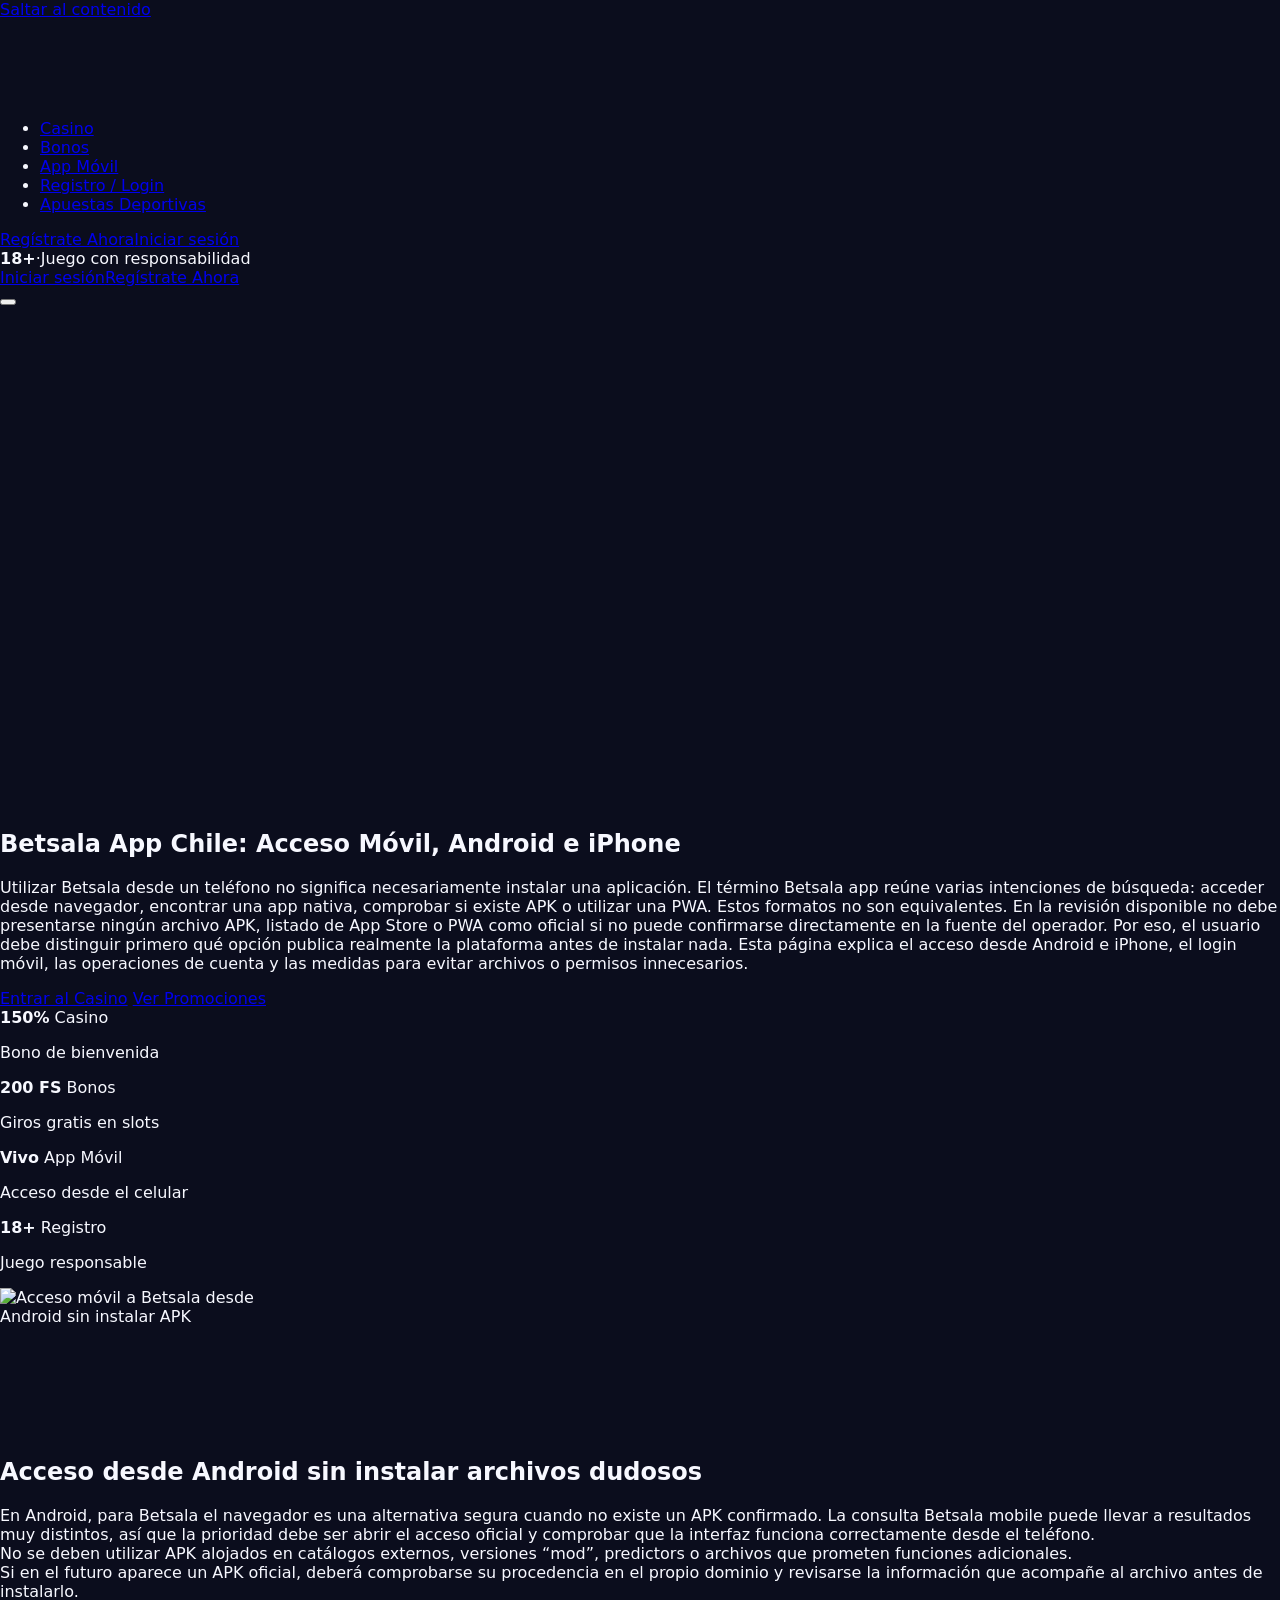
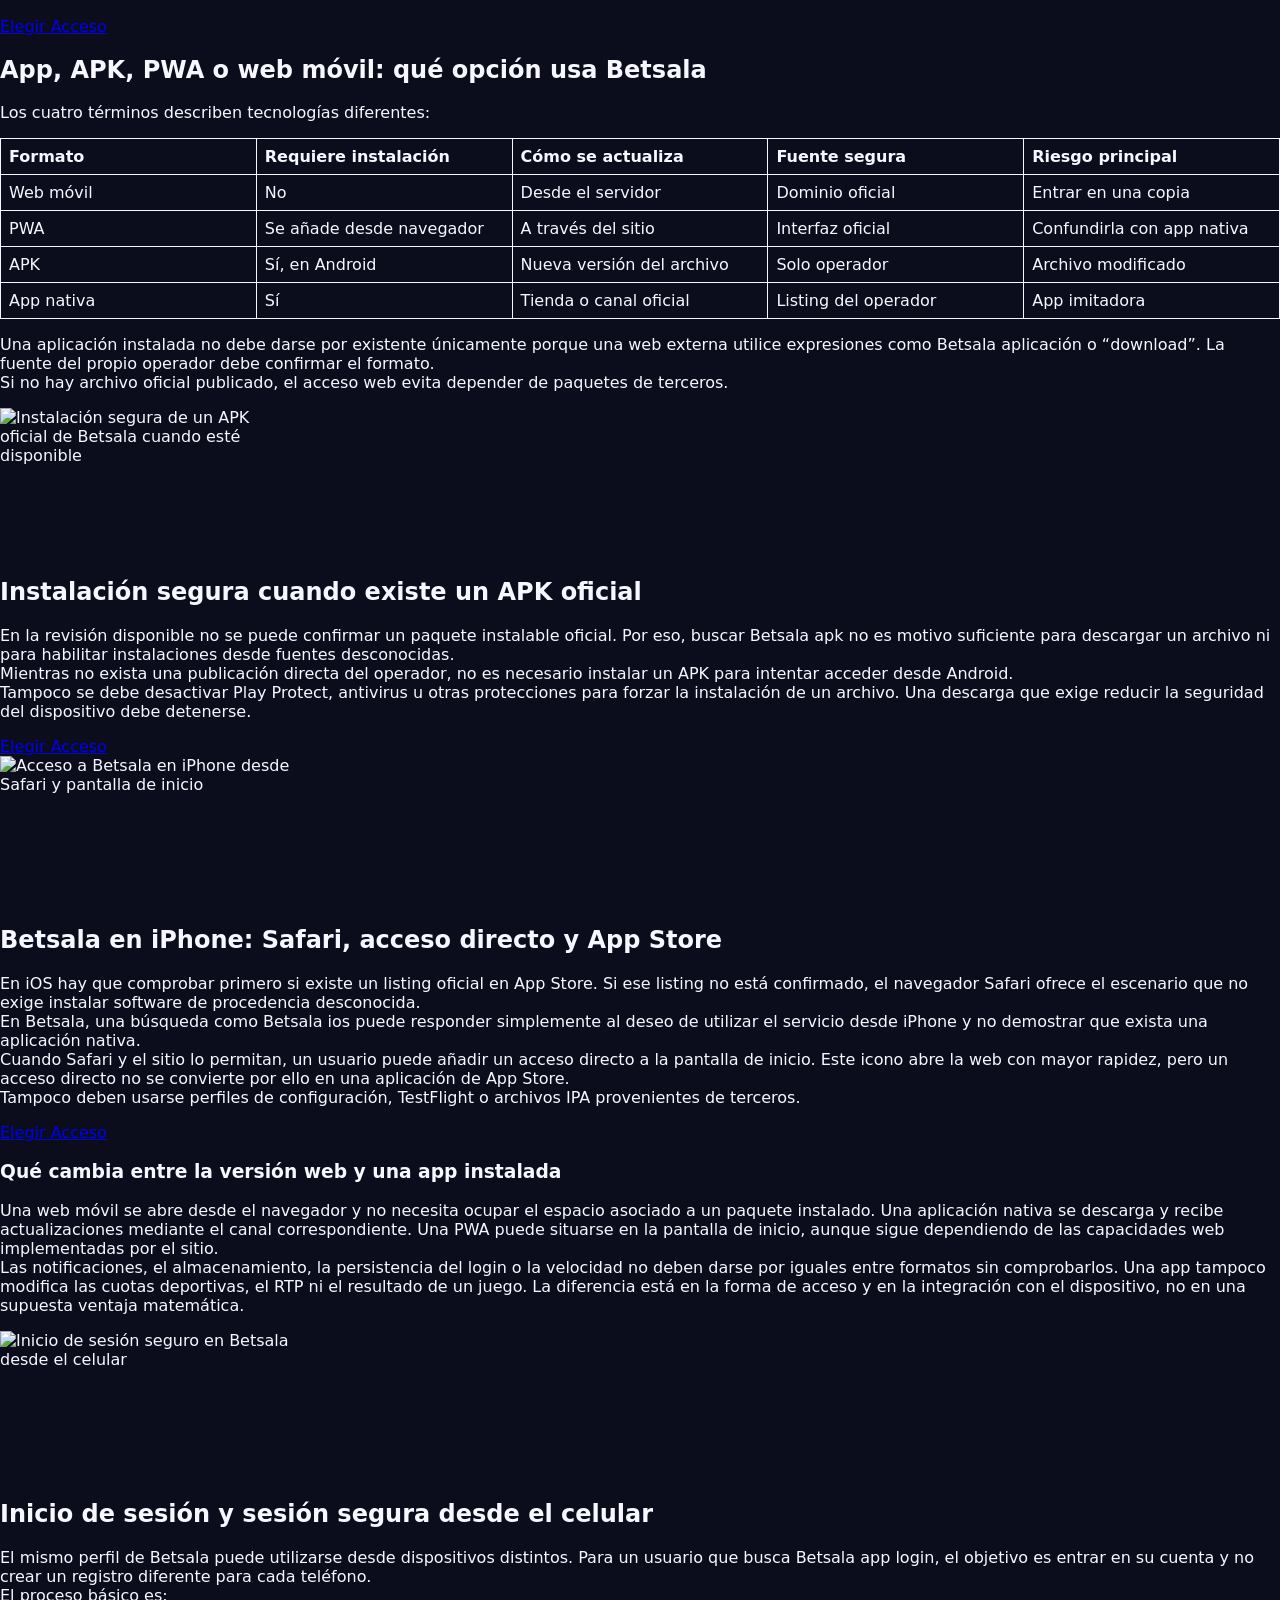
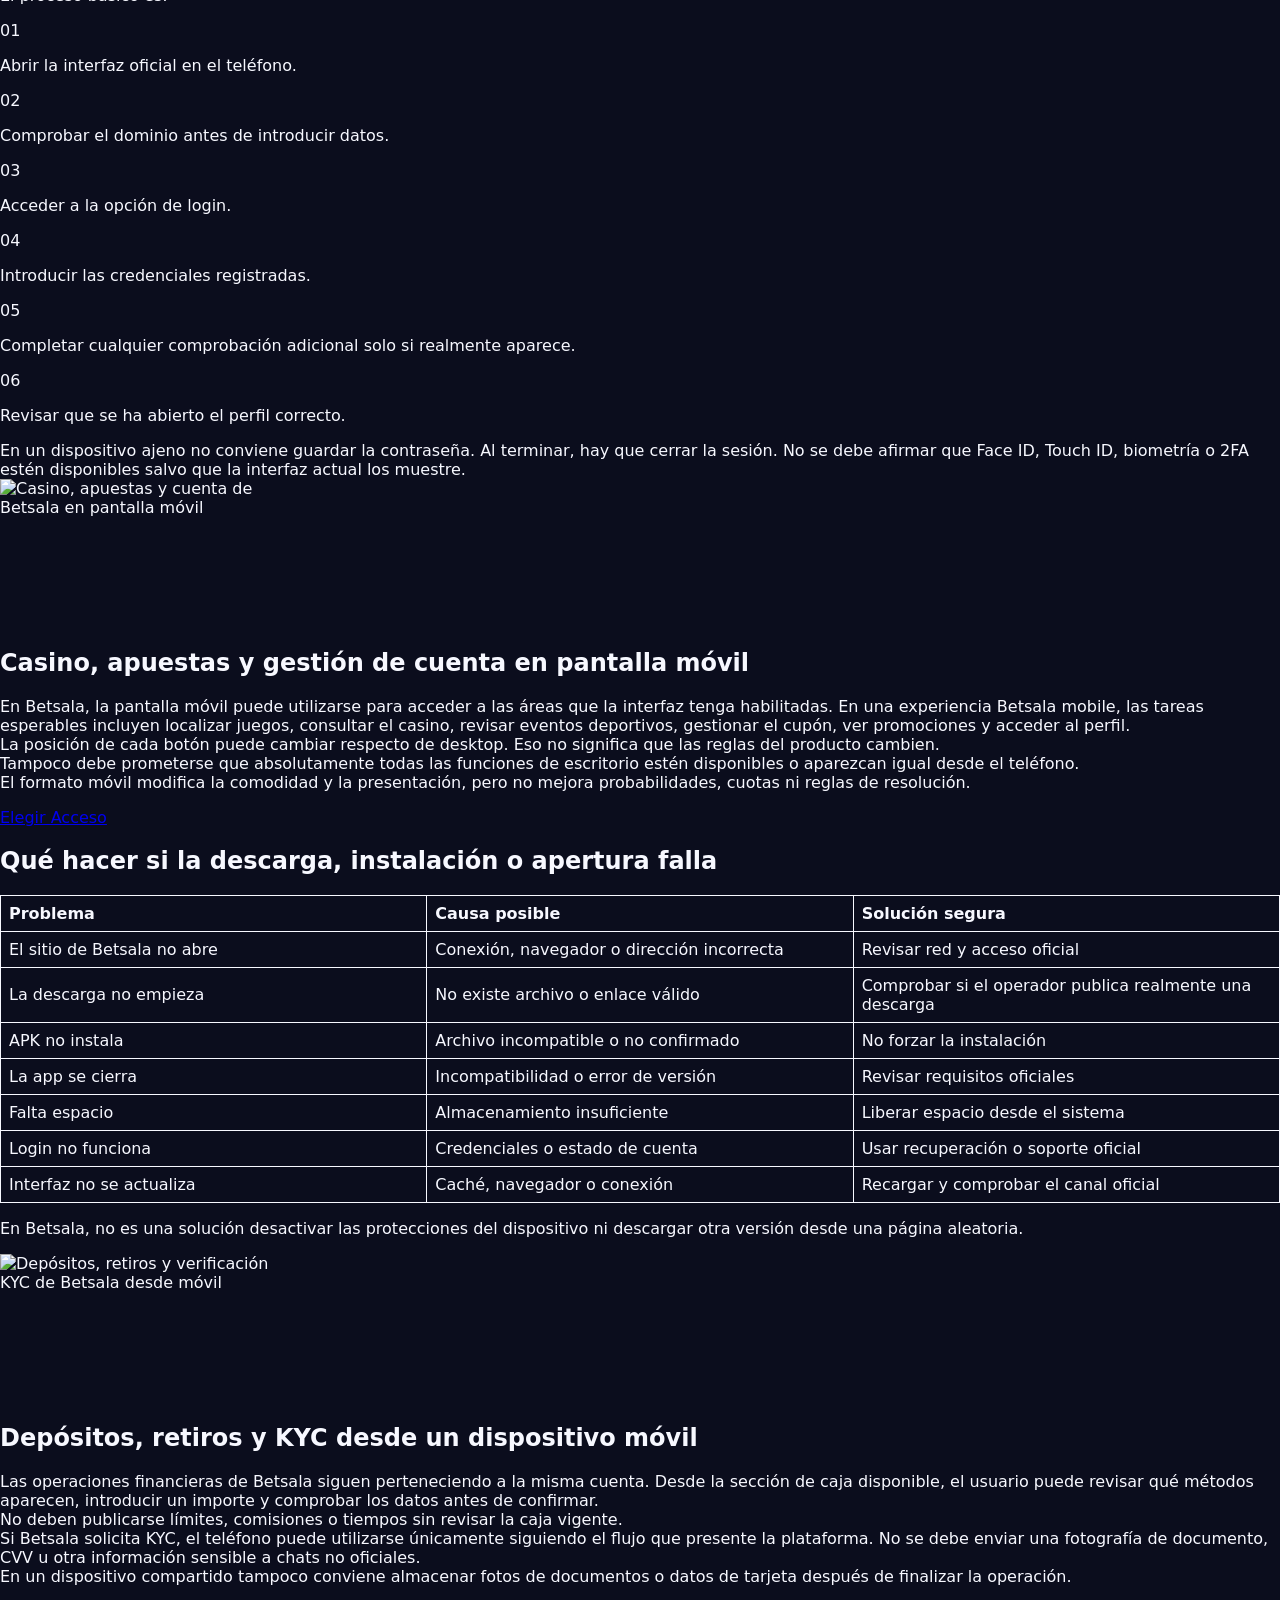
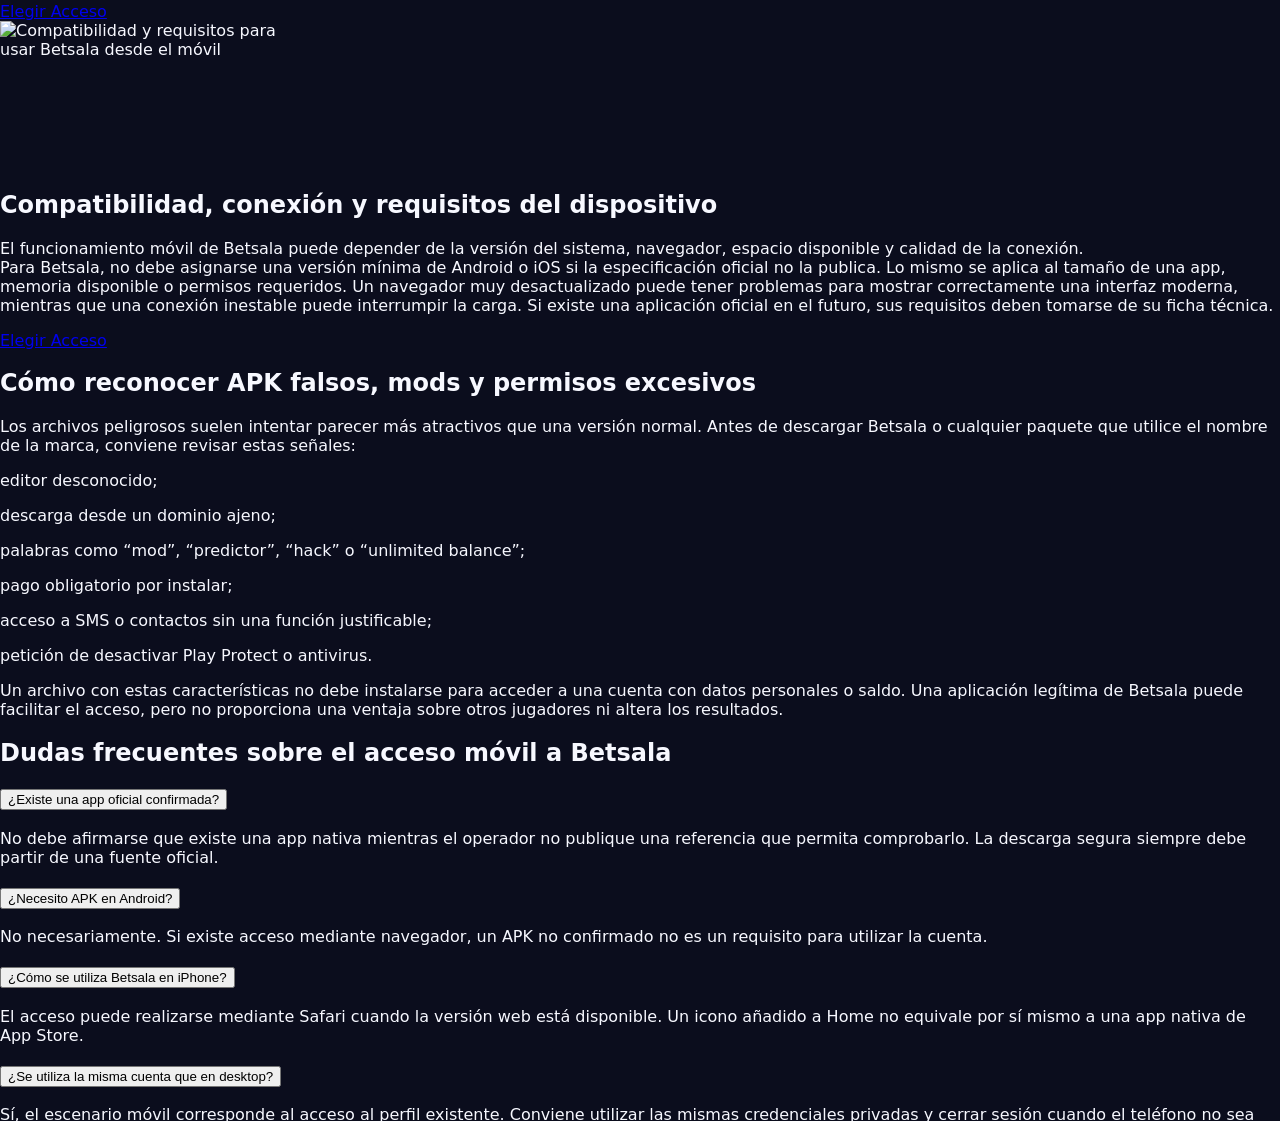
==== app-movil/index.html @ 5bd331ec "Add files via upload" ====
<!DOCTYPE html>
<html lang="en-US"><head><meta charset="UTF-8"><meta name="viewport" content="width=device-width, initial-scale=1"><meta name="robots" content="index, follow, max-image-preview:large, max-snippet:-1, max-video-preview:-1">

	<!-- This site is optimized with the Yoast SEO plugin v28.5 - https://yoast.com/product/yoast-seo-wordpress/ -->
	<title>Betsala App Chile: Acceso Móvil para Android e iPhone</title>
	<meta name="description" content="Betsala App Chile: revisa acceso móvil, Android, iPhone, web, APK y seguridad antes de iniciar sesión o instalar cualquier archivo 18+.">
	<link rel="canonical" href="/app-movil/">
	<meta property="og:locale" content="en_US">
	<meta property="og:type" content="article">
	<meta property="og:title" content="Betsala App Chile: Acceso Móvil para Android e iPhone">
	<meta property="og:description" content="Betsala App Chile: revisa acceso móvil, Android, iPhone, web, APK y seguridad antes de iniciar sesión o instalar cualquier archivo 18+.">
	<meta property="og:url" content="/app-movil/">
	<meta property="og:site_name" content="newBetsala1">
	<meta property="article:modified_time" content="2026-09-23T07:15:39+00:00">
	<meta name="twitter:card" content="summary_large_image">
	<meta name="twitter:label1" content="Est. reading time">
	<meta name="twitter:data1" content="2 minutes">
	<script type="application/ld+json" class="yoast-schema-graph">{"@context":"https:\/\/schema.org","@graph":[{"@type":"WebPage","@id":"\/app-movil\/","url":"\/app-movil\/","name":"Betsala App Chile: Acceso Móvil para Android e iPhone","isPartOf":{"@id":"\/#website"},"datePublished":"2026-09-22T06:03:16+00:00","dateModified":"2026-09-23T07:15:39+00:00","description":"Betsala App Chile: revisa acceso móvil, Android, iPhone, web, APK y seguridad antes de iniciar sesión o instalar cualquier archivo 18+.","breadcrumb":{"@id":"\/app-movil\/#breadcrumb"},"inLanguage":"en-US","potentialAction":[{"@type":"ReadAction","target":["\/app-movil\/"]}]},{"@type":"BreadcrumbList","@id":"\/app-movil\/#breadcrumb","itemListElement":[{"@type":"ListItem","position":1,"name":"Home","item":"\/"},{"@type":"ListItem","position":2,"name":"App Móvil"}]},{"@type":"WebSite","@id":"\/#website","url":"\/","name":"newBetsala1","description":"","potentialAction":[{"@type":"SearchAction","target":{"@type":"EntryPoint","urlTemplate":"\/?s={search_term_string}"},"query-input":{"@type":"PropertyValueSpecification","valueRequired":true,"valueName":"search_term_string"}}],"inLanguage":"en-US"}]}</script>
	<!-- / Yoast SEO plugin. -->




<link rel="icon" type="image/png" href="/wp-content/uploads/2026/09/betsala-favicon-default.png">
<link rel="apple-touch-icon" href="/wp-content/uploads/2026/09/betsala-favicon-default.png">
<style id="wp-emoji-styles-inline-css">

	img.wp-smiley, img.emoji {
		display: inline !important;
		border: none !important;
		box-shadow: none !important;
		height: 1em !important;
		width: 1em !important;
		margin: 0 0.07em !important;
		vertical-align: -0.1em !important;
		background: none !important;
		padding: 0 !important;
	}
/*# sourceURL=wp-emoji-styles-inline-css */
</style>
<style id="wp-block-library-inline-css">
:root{--wp-block-synced-color:#7a00df;--wp-block-synced-color--rgb:122,0,223;--wp-bound-block-color:var(--wp-block-synced-color);--wp-editor-canvas-background:#ddd;--wp-admin-theme-color:#007cba;--wp-admin-theme-color--rgb:0,124,186;--wp-admin-theme-color-darker-10:#006ba1;--wp-admin-theme-color-darker-10--rgb:0,107,160.5;--wp-admin-theme-color-darker-20:#005a87;--wp-admin-theme-color-darker-20--rgb:0,90,135;--wp-admin-border-width-focus:2px}@media (min-resolution:192dpi){:root{--wp-admin-border-width-focus:1.5px}}.wp-element-button{cursor:pointer}:root .has-very-light-gray-background-color{background-color:#eee}:root .has-very-dark-gray-background-color{background-color:#313131}:root .has-very-light-gray-color{color:#eee}:root .has-very-dark-gray-color{color:#313131}:root .has-vivid-green-cyan-to-vivid-cyan-blue-gradient-background{background:linear-gradient(135deg,#00d084,#0693e3)}:root .has-purple-crush-gradient-background{background:linear-gradient(135deg,#34e2e4,#4721fb 50%,#ab1dfe)}:root .has-hazy-dawn-gradient-background{background:linear-gradient(135deg,#faaca8,#dad0ec)}:root .has-subdued-olive-gradient-background{background:linear-gradient(135deg,#fafae1,#67a671)}:root .has-atomic-cream-gradient-background{background:linear-gradient(135deg,#fdd79a,#004a59)}:root .has-nightshade-gradient-background{background:linear-gradient(135deg,#330968,#31cdcf)}:root .has-midnight-gradient-background{background:linear-gradient(135deg,#020381,#2874fc)}:root{--wp--preset--font-size--normal:16px;--wp--preset--font-size--huge:42px}.has-regular-font-size{font-size:1em}.has-larger-font-size{font-size:2.625em}.has-normal-font-size{font-size:var(--wp--preset--font-size--normal)}.has-huge-font-size{font-size:var(--wp--preset--font-size--huge)}:root .has-text-align-center{text-align:center}:root .has-text-align-left{text-align:left}:root .has-text-align-right{text-align:right}.has-fit-text{white-space:nowrap!important}#end-resizable-editor-section{display:none}.aligncenter{clear:both}.items-justified-left{justify-content:flex-start}.items-justified-center{justify-content:center}.items-justified-right{justify-content:flex-end}.items-justified-space-between{justify-content:space-between}.screen-reader-text{word-wrap:normal!important;border:0;clip-path:inset(50%);height:1px;margin:-1px;overflow:hidden;padding:0;position:absolute;width:1px;word-break:normal!important}.screen-reader-text:focus{background-color:#ddd;clip-path:none;color:#444;display:block;font-size:1em;height:auto;left:5px;line-height:normal;padding:15px 23px 14px;text-decoration:none;top:5px;width:auto;z-index:100000}html :where(.has-border-color){border-style:solid}html :where([style^=border-color],[style*=";border-color"],[style*="; border-color"]){border-style:solid}html :where([style^=border-top-color],[style*=";border-top-color"],[style*="; border-top-color"]){border-top-style:solid}html :where([style^=border-right-color],[style*=";border-right-color"],[style*="; border-right-color"]){border-right-style:solid}html :where([style^=border-bottom-color],[style*=";border-bottom-color"],[style*="; border-bottom-color"]){border-bottom-style:solid}html :where([style^=border-left-color],[style*=";border-left-color"],[style*="; border-left-color"]){border-left-style:solid}html :where([style^=border-width],[style*=";border-width"],[style*="; border-width"]){border-style:solid}html :where([style^=border-top-width],[style*=";border-top-width"],[style*="; border-top-width"]){border-top-style:solid}html :where([style^=border-right-width],[style*=";border-right-width"],[style*="; border-right-width"]){border-right-style:solid}html :where([style^=border-bottom-width],[style*=";border-bottom-width"],[style*="; border-bottom-width"]){border-bottom-style:solid}html :where([style^=border-left-width],[style*=";border-left-width"],[style*="; border-left-width"]){border-left-style:solid}html :where(img[class*=wp-image-]){height:auto;max-width:100%}:where(figure){margin:0 0 1em}html :where(.is-position-sticky){--wp-admin--admin-bar--position-offset:var(--wp-admin--admin-bar--height,0px)}@media screen and (max-width:600px){html :where(.is-position-sticky){--wp-admin--admin-bar--position-offset:0px}}

/*# sourceURL=/wp-includes/css/dist/block-library/common.min.css */
</style>
<style id="wp-block-heading-inline-css">
h1:where(.wp-block-heading).has-background,h2:where(.wp-block-heading).has-background,h3:where(.wp-block-heading).has-background,h4:where(.wp-block-heading).has-background,h5:where(.wp-block-heading).has-background,h6:where(.wp-block-heading).has-background{padding:1.25em 2.375em}h1.has-text-align-left[style*=writing-mode]:where([style*=vertical-lr]),h1.has-text-align-right[style*=writing-mode]:where([style*=vertical-rl]),h2.has-text-align-left[style*=writing-mode]:where([style*=vertical-lr]),h2.has-text-align-right[style*=writing-mode]:where([style*=vertical-rl]),h3.has-text-align-left[style*=writing-mode]:where([style*=vertical-lr]),h3.has-text-align-right[style*=writing-mode]:where([style*=vertical-rl]),h4.has-text-align-left[style*=writing-mode]:where([style*=vertical-lr]),h4.has-text-align-right[style*=writing-mode]:where([style*=vertical-rl]),h5.has-text-align-left[style*=writing-mode]:where([style*=vertical-lr]),h5.has-text-align-right[style*=writing-mode]:where([style*=vertical-rl]),h6.has-text-align-left[style*=writing-mode]:where([style*=vertical-lr]),h6.has-text-align-right[style*=writing-mode]:where([style*=vertical-rl]){rotate:180deg}
/*# sourceURL=/wp-includes/blocks/heading/style.min.css */
</style>
<style id="wp-block-paragraph-inline-css">
.is-small-text{font-size:.875em}.is-regular-text{font-size:1em}.is-large-text{font-size:2.25em}.is-larger-text{font-size:3em}.has-drop-cap:not(:focus):first-letter{float:left;font-size:8.4em;font-style:normal;font-weight:100;line-height:.68;margin:.05em .1em 0 0;text-transform:uppercase}body.rtl .has-drop-cap:not(:focus):first-letter{float:none;margin-left:.1em}p.has-drop-cap.has-background{overflow:hidden}:root :where(p.has-background){padding:1.25em 2.375em}:where(p.has-text-color:not(.has-link-color)) a{color:inherit}p.has-text-align-left[style*="writing-mode:vertical-lr"],p.has-text-align-right[style*="writing-mode:vertical-rl"]{rotate:180deg}
/*# sourceURL=/wp-includes/blocks/paragraph/style.min.css */
</style>
<style id="wp-block-table-inline-css">
.wp-block-table{overflow-x:auto}.wp-block-table table{border-collapse:collapse;width:100%}.wp-block-table thead{border-bottom:3px solid}.wp-block-table tfoot{border-top:3px solid}.wp-block-table td,.wp-block-table th{border:1px solid;padding:.5em}.wp-block-table .has-fixed-layout{table-layout:fixed;width:100%}.wp-block-table .has-fixed-layout td,.wp-block-table .has-fixed-layout th{word-break:break-word}.wp-block-table.aligncenter,.wp-block-table.alignleft,.wp-block-table.alignright{display:table;width:auto}.wp-block-table.aligncenter td,.wp-block-table.aligncenter th,.wp-block-table.alignleft td,.wp-block-table.alignleft th,.wp-block-table.alignright td,.wp-block-table.alignright th{word-break:break-word}.wp-block-table .has-subtle-light-gray-background-color{background-color:#f3f4f5}.wp-block-table .has-subtle-pale-green-background-color{background-color:#e9fbe5}.wp-block-table .has-subtle-pale-blue-background-color{background-color:#e7f5fe}.wp-block-table .has-subtle-pale-pink-background-color{background-color:#fcf0ef}.wp-block-table.is-style-stripes{background-color:transparent;border-collapse:inherit;border-spacing:0}.wp-block-table.is-style-stripes tbody tr:nth-child(odd){background-color:#f0f0f0}.wp-block-table.is-style-stripes.has-subtle-light-gray-background-color tbody tr:nth-child(odd){background-color:#f3f4f5}.wp-block-table.is-style-stripes.has-subtle-pale-green-background-color tbody tr:nth-child(odd){background-color:#e9fbe5}.wp-block-table.is-style-stripes.has-subtle-pale-blue-background-color tbody tr:nth-child(odd){background-color:#e7f5fe}.wp-block-table.is-style-stripes.has-subtle-pale-pink-background-color tbody tr:nth-child(odd){background-color:#fcf0ef}.wp-block-table.is-style-stripes td,.wp-block-table.is-style-stripes th{border-color:transparent}.wp-block-table.is-style-stripes{border-bottom:1px solid #f0f0f0}.wp-block-table .has-border-color td,.wp-block-table .has-border-color th,.wp-block-table .has-border-color tr,.wp-block-table .has-border-color>*{border-color:inherit}.wp-block-table table[style*=border-top-color] tr:first-child,.wp-block-table table[style*=border-top-color] tr:first-child td,.wp-block-table table[style*=border-top-color] tr:first-child th,.wp-block-table table[style*=border-top-color]>*,.wp-block-table table[style*=border-top-color]>* td,.wp-block-table table[style*=border-top-color]>* th{border-top-color:inherit}.wp-block-table table[style*=border-top-color] tr:not(:first-child){border-top-color:currentColor}.wp-block-table table[style*=border-right-color] td:last-child,.wp-block-table table[style*=border-right-color] th,.wp-block-table table[style*=border-right-color] tr,.wp-block-table table[style*=border-right-color]>*{border-right-color:inherit}.wp-block-table table[style*=border-bottom-color] tr:last-child,.wp-block-table table[style*=border-bottom-color] tr:last-child td,.wp-block-table table[style*=border-bottom-color] tr:last-child th,.wp-block-table table[style*=border-bottom-color]>*,.wp-block-table table[style*=border-bottom-color]>* td,.wp-block-table table[style*=border-bottom-color]>* th{border-bottom-color:inherit}.wp-block-table table[style*=border-bottom-color] tr:not(:last-child){border-bottom-color:currentColor}.wp-block-table table[style*=border-left-color] td:first-child,.wp-block-table table[style*=border-left-color] th,.wp-block-table table[style*=border-left-color] tr,.wp-block-table table[style*=border-left-color]>*{border-left-color:inherit}.wp-block-table table[style*=border-style] td,.wp-block-table table[style*=border-style] th,.wp-block-table table[style*=border-style] tr,.wp-block-table table[style*=border-style]>*{border-style:inherit}.wp-block-table table[style*=border-width] td,.wp-block-table table[style*=border-width] th,.wp-block-table table[style*=border-width] tr,.wp-block-table table[style*=border-width]>*{border-style:inherit;border-width:inherit}
/*# sourceURL=/wp-includes/blocks/table/style.min.css */
</style>


<style id="global-styles-inline-css">
:root{--wp--preset--aspect-ratio--square: 1;--wp--preset--aspect-ratio--4-3: 4/3;--wp--preset--aspect-ratio--3-4: 3/4;--wp--preset--aspect-ratio--3-2: 3/2;--wp--preset--aspect-ratio--2-3: 2/3;--wp--preset--aspect-ratio--16-9: 16/9;--wp--preset--aspect-ratio--9-16: 9/16;--wp--preset--color--black: #000000;--wp--preset--color--cyan-bluish-gray: #abb8c3;--wp--preset--color--white: #ffffff;--wp--preset--color--pale-pink: #f78da7;--wp--preset--color--vivid-red: #cf2e2e;--wp--preset--color--luminous-vivid-orange: #ff6900;--wp--preset--color--luminous-vivid-amber: #fcb900;--wp--preset--color--light-green-cyan: #7bdcb5;--wp--preset--color--vivid-green-cyan: #00d084;--wp--preset--color--pale-cyan-blue: #8ed1fc;--wp--preset--color--vivid-cyan-blue: #0693e3;--wp--preset--color--vivid-purple: #9b51e0;--wp--preset--color--betsala-bg: #0b0d1d;--wp--preset--color--betsala-surface: #151936;--wp--preset--color--betsala-accent: #ff2f68;--wp--preset--color--betsala-violet: #7d4dff;--wp--preset--color--betsala-text: #f7f8ff;--wp--preset--gradient--vivid-cyan-blue-to-vivid-purple: linear-gradient(135deg,rgb(6,147,227) 0%,rgb(155,81,224) 100%);--wp--preset--gradient--light-green-cyan-to-vivid-green-cyan: linear-gradient(135deg,rgb(122,220,180) 0%,rgb(0,208,130) 100%);--wp--preset--gradient--luminous-vivid-amber-to-luminous-vivid-orange: linear-gradient(135deg,rgb(252,185,0) 0%,rgb(255,105,0) 100%);--wp--preset--gradient--luminous-vivid-orange-to-vivid-red: linear-gradient(135deg,rgb(255,105,0) 0%,rgb(207,46,46) 100%);--wp--preset--gradient--very-light-gray-to-cyan-bluish-gray: linear-gradient(135deg,rgb(238,238,238) 0%,rgb(169,184,195) 100%);--wp--preset--gradient--cool-to-warm-spectrum: linear-gradient(135deg,rgb(74,234,220) 0%,rgb(151,120,209) 20%,rgb(207,42,186) 40%,rgb(238,44,130) 60%,rgb(251,105,98) 80%,rgb(254,248,76) 100%);--wp--preset--gradient--blush-light-purple: linear-gradient(135deg,rgb(255,206,236) 0%,rgb(152,150,240) 100%);--wp--preset--gradient--blush-bordeaux: linear-gradient(135deg,rgb(254,205,165) 0%,rgb(254,45,45) 50%,rgb(107,0,62) 100%);--wp--preset--gradient--luminous-dusk: linear-gradient(135deg,rgb(255,203,112) 0%,rgb(199,81,192) 50%,rgb(65,88,208) 100%);--wp--preset--gradient--pale-ocean: linear-gradient(135deg,rgb(255,245,203) 0%,rgb(182,227,212) 50%,rgb(51,167,181) 100%);--wp--preset--gradient--electric-grass: linear-gradient(135deg,rgb(202,248,128) 0%,rgb(113,206,126) 100%);--wp--preset--gradient--midnight: linear-gradient(135deg,rgb(2,3,129) 0%,rgb(40,116,252) 100%);--wp--preset--font-size--small: 13px;--wp--preset--font-size--medium: clamp(14px, 0.875rem + ((1vw - 3.2px) * 0.652), 20px);--wp--preset--font-size--large: clamp(22.041px, 1.378rem + ((1vw - 3.2px) * 1.517), 36px);--wp--preset--font-size--x-large: clamp(25.014px, 1.563rem + ((1vw - 3.2px) * 1.846), 42px);--wp--preset--spacing--20: 0.44rem;--wp--preset--spacing--30: 0.67rem;--wp--preset--spacing--40: 1rem;--wp--preset--spacing--50: 1.5rem;--wp--preset--spacing--60: 2.25rem;--wp--preset--spacing--70: 3.38rem;--wp--preset--spacing--80: 5.06rem;--wp--preset--shadow--natural: 6px 6px 9px rgba(0, 0, 0, 0.2);--wp--preset--shadow--deep: 12px 12px 50px rgba(0, 0, 0, 0.4);--wp--preset--shadow--sharp: 6px 6px 0px rgba(0, 0, 0, 0.2);--wp--preset--shadow--outlined: 6px 6px 0px -3px rgb(255, 255, 255), 6px 6px rgb(0, 0, 0);--wp--preset--shadow--crisp: 6px 6px 0px rgb(0, 0, 0);}.wp-block-button{--wp--preset--dimension--25: 25%;--wp--preset--dimension--50: 50%;--wp--preset--dimension--75: 75%;--wp--preset--dimension--100: 100%;}:root { --wp--style--global--content-size: 1240px;--wp--style--global--wide-size: 1240px; }:where(body) { margin: 0; }.wp-site-blocks > .alignleft { float: left; margin-right: 2em; }.wp-site-blocks > .alignright { float: right; margin-left: 2em; }.wp-site-blocks > .aligncenter { justify-content: center; margin-left: auto; margin-right: auto; }:where(.is-layout-flex){gap: 0.5em;}:where(.is-layout-grid){gap: 0.5em;}.is-layout-flow > .alignleft{float: left;margin-inline-start: 0;margin-inline-end: 2em;}.is-layout-flow > .alignright{float: right;margin-inline-start: 2em;margin-inline-end: 0;}.is-layout-flow > .aligncenter{margin-left: auto !important;margin-right: auto !important;}.is-layout-constrained > .alignleft{float: left;margin-inline-start: 0;margin-inline-end: 2em;}.is-layout-constrained > .alignright{float: right;margin-inline-start: 2em;margin-inline-end: 0;}.is-layout-constrained > .aligncenter{margin-left: auto !important;margin-right: auto !important;}.is-layout-constrained > :where(:not(.alignleft):not(.alignright):not(.alignfull)){max-width: var(--wp--style--global--content-size);margin-left: auto !important;margin-right: auto !important;}.is-layout-constrained > .alignwide{max-width: var(--wp--style--global--wide-size);}body .is-layout-flex{display: flex;}.is-layout-flex{flex-wrap: wrap;align-items: center;}.is-layout-flex > :is(*, div){margin: 0;}body .is-layout-grid{display: grid;}.is-layout-grid > :is(*, div){margin: 0;}body{background-color: #0b0d1d;color: #f7f8ff;font-family: Inter, ui-sans-serif, system-ui, -apple-system, BlinkMacSystemFont, "Segoe UI", sans-serif;padding-top: 0px;padding-right: 0px;padding-bottom: 0px;padding-left: 0px;}:root :where(.wp-element-button, .wp-block-button__link){background-color: #32373c;border-width: 0;color: #fff;font-family: inherit;font-size: inherit;font-style: inherit;font-weight: inherit;letter-spacing: inherit;line-height: inherit;padding-top: calc(0.667em + 2px);padding-right: calc(1.333em + 2px);padding-bottom: calc(0.667em + 2px);padding-left: calc(1.333em + 2px);text-decoration: none;text-transform: inherit;}.has-black-color{color: var(--wp--preset--color--black) !important;}.has-cyan-bluish-gray-color{color: var(--wp--preset--color--cyan-bluish-gray) !important;}.has-white-color{color: var(--wp--preset--color--white) !important;}.has-pale-pink-color{color: var(--wp--preset--color--pale-pink) !important;}.has-vivid-red-color{color: var(--wp--preset--color--vivid-red) !important;}.has-luminous-vivid-orange-color{color: var(--wp--preset--color--luminous-vivid-orange) !important;}.has-luminous-vivid-amber-color{color: var(--wp--preset--color--luminous-vivid-amber) !important;}.has-light-green-cyan-color{color: var(--wp--preset--color--light-green-cyan) !important;}.has-vivid-green-cyan-color{color: var(--wp--preset--color--vivid-green-cyan) !important;}.has-pale-cyan-blue-color{color: var(--wp--preset--color--pale-cyan-blue) !important;}.has-vivid-cyan-blue-color{color: var(--wp--preset--color--vivid-cyan-blue) !important;}.has-vivid-purple-color{color: var(--wp--preset--color--vivid-purple) !important;}.has-betsala-bg-color{color: var(--wp--preset--color--betsala-bg) !important;}.has-betsala-surface-color{color: var(--wp--preset--color--betsala-surface) !important;}.has-betsala-accent-color{color: var(--wp--preset--color--betsala-accent) !important;}.has-betsala-violet-color{color: var(--wp--preset--color--betsala-violet) !important;}.has-betsala-text-color{color: var(--wp--preset--color--betsala-text) !important;}.has-black-background-color{background-color: var(--wp--preset--color--black) !important;}.has-cyan-bluish-gray-background-color{background-color: var(--wp--preset--color--cyan-bluish-gray) !important;}.has-white-background-color{background-color: var(--wp--preset--color--white) !important;}.has-pale-pink-background-color{background-color: var(--wp--preset--color--pale-pink) !important;}.has-vivid-red-background-color{background-color: var(--wp--preset--color--vivid-red) !important;}.has-luminous-vivid-orange-background-color{background-color: var(--wp--preset--color--luminous-vivid-orange) !important;}.has-luminous-vivid-amber-background-color{background-color: var(--wp--preset--color--luminous-vivid-amber) !important;}.has-light-green-cyan-background-color{background-color: var(--wp--preset--color--light-green-cyan) !important;}.has-vivid-green-cyan-background-color{background-color: var(--wp--preset--color--vivid-green-cyan) !important;}.has-pale-cyan-blue-background-color{background-color: var(--wp--preset--color--pale-cyan-blue) !important;}.has-vivid-cyan-blue-background-color{background-color: var(--wp--preset--color--vivid-cyan-blue) !important;}.has-vivid-purple-background-color{background-color: var(--wp--preset--color--vivid-purple) !important;}.has-betsala-bg-background-color{background-color: var(--wp--preset--color--betsala-bg) !important;}.has-betsala-surface-background-color{background-color: var(--wp--preset--color--betsala-surface) !important;}.has-betsala-accent-background-color{background-color: var(--wp--preset--color--betsala-accent) !important;}.has-betsala-violet-background-color{background-color: var(--wp--preset--color--betsala-violet) !important;}.has-betsala-text-background-color{background-color: var(--wp--preset--color--betsala-text) !important;}.has-black-border-color{border-color: var(--wp--preset--color--black) !important;}.has-cyan-bluish-gray-border-color{border-color: var(--wp--preset--color--cyan-bluish-gray) !important;}.has-white-border-color{border-color: var(--wp--preset--color--white) !important;}.has-pale-pink-border-color{border-color: var(--wp--preset--color--pale-pink) !important;}.has-vivid-red-border-color{border-color: var(--wp--preset--color--vivid-red) !important;}.has-luminous-vivid-orange-border-color{border-color: var(--wp--preset--color--luminous-vivid-orange) !important;}.has-luminous-vivid-amber-border-color{border-color: var(--wp--preset--color--luminous-vivid-amber) !important;}.has-light-green-cyan-border-color{border-color: var(--wp--preset--color--light-green-cyan) !important;}.has-vivid-green-cyan-border-color{border-color: var(--wp--preset--color--vivid-green-cyan) !important;}.has-pale-cyan-blue-border-color{border-color: var(--wp--preset--color--pale-cyan-blue) !important;}.has-vivid-cyan-blue-border-color{border-color: var(--wp--preset--color--vivid-cyan-blue) !important;}.has-vivid-purple-border-color{border-color: var(--wp--preset--color--vivid-purple) !important;}.has-betsala-bg-border-color{border-color: var(--wp--preset--color--betsala-bg) !important;}.has-betsala-surface-border-color{border-color: var(--wp--preset--color--betsala-surface) !important;}.has-betsala-accent-border-color{border-color: var(--wp--preset--color--betsala-accent) !important;}.has-betsala-violet-border-color{border-color: var(--wp--preset--color--betsala-violet) !important;}.has-betsala-text-border-color{border-color: var(--wp--preset--color--betsala-text) !important;}.has-vivid-cyan-blue-to-vivid-purple-gradient-background{background: var(--wp--preset--gradient--vivid-cyan-blue-to-vivid-purple) !important;}.has-light-green-cyan-to-vivid-green-cyan-gradient-background{background: var(--wp--preset--gradient--light-green-cyan-to-vivid-green-cyan) !important;}.has-luminous-vivid-amber-to-luminous-vivid-orange-gradient-background{background: var(--wp--preset--gradient--luminous-vivid-amber-to-luminous-vivid-orange) !important;}.has-luminous-vivid-orange-to-vivid-red-gradient-background{background: var(--wp--preset--gradient--luminous-vivid-orange-to-vivid-red) !important;}.has-very-light-gray-to-cyan-bluish-gray-gradient-background{background: var(--wp--preset--gradient--very-light-gray-to-cyan-bluish-gray) !important;}.has-cool-to-warm-spectrum-gradient-background{background: var(--wp--preset--gradient--cool-to-warm-spectrum) !important;}.has-blush-light-purple-gradient-background{background: var(--wp--preset--gradient--blush-light-purple) !important;}.has-blush-bordeaux-gradient-background{background: var(--wp--preset--gradient--blush-bordeaux) !important;}.has-luminous-dusk-gradient-background{background: var(--wp--preset--gradient--luminous-dusk) !important;}.has-pale-ocean-gradient-background{background: var(--wp--preset--gradient--pale-ocean) !important;}.has-electric-grass-gradient-background{background: var(--wp--preset--gradient--electric-grass) !important;}.has-midnight-gradient-background{background: var(--wp--preset--gradient--midnight) !important;}.has-small-font-size{font-size: var(--wp--preset--font-size--small) !important;}.has-medium-font-size{font-size: var(--wp--preset--font-size--medium) !important;}.has-large-font-size{font-size: var(--wp--preset--font-size--large) !important;}.has-x-large-font-size{font-size: var(--wp--preset--font-size--x-large) !important;}
/*# sourceURL=global-styles-inline-css */
</style>

<link rel="stylesheet" id="betsala-main-css" href="/wp-content/themes/betsala-v614/assets/css/main.css?ver=1790001087" media="all">
<link rel="EditURI" type="application/rsd+xml" title="RSD" href="/xmlrpc.php?rsd">
<meta name="generator" content="WordPress 7.1.2">
<link rel="shortlink" href="/?p=108">

<script type="application/ld+json">{"@context":"https://schema.org","@type":"Organization","name":"BetSala","url":"/","logo":"/wp-content/uploads/2026/09/betsala-logo-default.png"}</script>
</head>
<body class="wp-singular page-template page-template-template-main-casino page-template-template-main-casino-php page page-id-108 wp-embed-responsive wp-theme-betsala-v614 betsala-theme betsala-v614 header-layout-top" style="--betsala-sidebar-width:260px;"><a class="skip-link" href="#main">Saltar al contenido</a>
<header class="site-header" data-header data-header-layout="top"><div class="container header-inner"><div class="brand-wrap"><a class="custom-logo-link" href="/" rel="home"><img width="360" height="80" src="/wp-content/uploads/2026/09/betsala-logo-default.png" class="custom-logo" alt="BetSala" decoding="async" srcset="/wp-content/uploads/2026/09/betsala-logo-default.png 360w, /wp-content/uploads/2026/09/betsala-logo-default-300x67.png 300w" sizes="(max-width: 360px) 100vw, 360px"></a></div>
<nav id="betsala-mobile-nav" class="main-nav" aria-label="Navegación principal" data-nav><ul class="main-nav-list"><li><a href="/">Casino</a></li><li><a href="/bonos/">Bonos</a></li><li><a href="/app-movil/">App Móvil</a></li><li><a href="/login/">Registro / Login</a></li><li><a href="/apuestas-deportivas/">Apuestas Deportivas</a></li></ul><div class="mobile-nav-footer"><a class="btn btn-primary btn-block mobile-nav-cta" href="/play-and-win/" rel="nofollow sponsored" data-betsala-referral="1">Regístrate Ahora</a><a class="btn btn-ghost btn-block mobile-nav-login" href="/play-and-win/" rel="nofollow sponsored" data-betsala-referral="1">Iniciar sesión</a><div class="mobile-nav-responsible"><strong>18+</strong><span>·</span><span>Juego con responsabilidad</span></div></div></nav>
<div class="header-actions"><a class="btn btn-ghost desktop-action" href="/play-and-win/" rel="nofollow sponsored" data-betsala-referral="1">Iniciar sesión</a><a class="btn btn-primary header-register-cta" href="/play-and-win/" rel="nofollow sponsored" data-betsala-referral="1">Regístrate Ahora</a></div><button class="menu-toggle" type="button" aria-expanded="false" aria-controls="betsala-mobile-nav" aria-label="Abrir menú" data-menu-toggle><span></span><span></span><span></span></button>
</div>
</header>
<main id="main" class="site-main">
<section class="betsala-block hero article-hero betsala-hero">
    <img decoding="async" width="500" height="500" src="/wp-content/uploads/2026/09/Ruleta-de-la-Fortuna.webp" class="hero-bg-image" alt="Acceso móvil a Betsala en Chile desde Android e iPhone" loading="eager" fetchpriority="high" srcset="/wp-content/uploads/2026/09/Ruleta-de-la-Fortuna.webp 500w, /wp-content/uploads/2026/09/Ruleta-de-la-Fortuna-300x300.webp 300w, /wp-content/uploads/2026/09/Ruleta-de-la-Fortuna-150x150.webp 150w" sizes="(max-width: 500px) 100vw, 500px">    <div class="hero-grid-glow" aria-hidden="true"></div>
    <div class="container hero-layout">
        <div class="hero-copy">
            <h1><span class="text-gradient">Betsala App Chile: </span>Acceso Móvil, Android e iPhone</h1>            <div class="hero-lead source-intro"><p>Utilizar Betsala desde un teléfono no significa necesariamente instalar una aplicación. El término Betsala app reúne varias intenciones de búsqueda: acceder desde navegador, encontrar una app nativa, comprobar si existe APK o utilizar una PWA. Estos formatos no son equivalentes. En la revisión disponible no debe presentarse ningún archivo APK, listado de App Store o PWA como oficial si no puede confirmarse directamente en la fuente del operador. Por eso, el usuario debe distinguir primero qué opción publica realmente la plataforma antes de instalar nada. Esta página explica el acceso desde Android e iPhone, el login móvil, las operaciones de cuenta y las medidas para evitar archivos o permisos innecesarios.</p>
</div>                            <div class="hero-cta align-left">
                    <a class="btn btn-primary btn-xl" href="/play-and-win/" rel="nofollow sponsored" data-betsala-referral="1">Entrar al Casino</a>                    <a class="btn btn-outline btn-xl" href="/play-and-win/" rel="nofollow sponsored" data-betsala-referral="1">Ver Promociones</a>                </div>
                    </div>
    </div>
            <div class="container hero-info-grid" role="list" aria-label="Información destacada">
                            <div class="hero-info-card" role="listitem">
                    <strong class="hero-info-value">150%</strong>                    <span class="hero-info-card__title">Casino</span>                    <p>Bono de bienvenida</p>                </div>
                            <div class="hero-info-card" role="listitem">
                    <strong class="hero-info-value">200 FS</strong>                    <span class="hero-info-card__title">Bonos</span>                    <p>Giros gratis en slots</p>                </div>
                            <div class="hero-info-card" role="listitem">
                    <strong class="hero-info-value">Vivo</strong>                    <span class="hero-info-card__title">App Móvil</span>                    <p>Acceso desde el celular</p>                </div>
                            <div class="hero-info-card" role="listitem">
                    <strong class="hero-info-value">18+</strong>                    <span class="hero-info-card__title">Registro</span>                    <p>Juego responsable</p>                </div>
                    </div>
    </section>


<section class="betsala-block betsala-media-cards section section-showcase">
    <div class="container">
        <div class="media-cards-primary split-intro image-left">
            <div class="showcase-image media-cards-media split-intro-media"><img decoding="async" width="700" height="525" src="/wp-content/uploads/2026/09/registro.webp" class="attachment-large size-large" alt="Acceso móvil a Betsala desde Android sin instalar APK" loading="lazy" srcset="/wp-content/uploads/2026/09/registro.webp 700w, /wp-content/uploads/2026/09/registro-300x225.webp 300w" sizes="auto, (max-width: 700px) 100vw, 700px"></div>            <div class="media-cards-copy split-intro-copy">
                                <h2 class="betsala-section-title"><span class="text-gradient">Acceso desde Android sin instalar archivos dudosos</span></h2>                <div class="source-copy"><p>En Android, para Betsala el navegador es una alternativa segura cuando no existe un APK confirmado. La consulta Betsala mobile puede llevar a resultados muy distintos, así que la prioridad debe ser abrir el acceso oficial y comprobar que la interfaz funciona correctamente desde el teléfono.<br>
No se deben utilizar APK alojados en catálogos externos, versiones “mod”, predictors o archivos que prometen funciones adicionales.<br>
Si en el futuro aparece un APK oficial, deberá comprobarse su procedencia en el propio dominio y revisarse la información que acompañe al archivo antes de instalarlo.</p>
</div>                <div class="split-intro-cta align-center"><a class="btn btn-primary btn-lg" href="/play-and-win/" rel="nofollow sponsored" data-betsala-referral="1">Elegir Acceso</a></div>            </div>
        </div>
            </div>
</section>


<section class="betsala-block betsala-editorial editorial-section betsala-editorial-native betsala-editorial--alt editorial-section--alt wp-block-betsala-editorial">
    <div class="container editorial-wide betsala-native-content">
        

<h2 class="wp-block-heading"><strong>App, APK, PWA o web móvil: qué opción usa Betsala</strong></h2>



<p class="wp-block-paragraph">Los cuatro términos describen tecnologías diferentes:</p>



<figure class="wp-block-table"><table class="has-fixed-layout"><tbody><tr><td><strong>Formato</strong></td><td><strong>Requiere instalación</strong></td><td><strong>Cómo se actualiza</strong></td><td><strong>Fuente segura</strong></td><td><strong>Riesgo principal</strong></td></tr><tr><td>Web móvil</td><td>No</td><td>Desde el servidor</td><td>Dominio oficial</td><td>Entrar en una copia</td></tr><tr><td>PWA</td><td>Se añade desde navegador</td><td>A través del sitio</td><td>Interfaz oficial</td><td>Confundirla con app nativa</td></tr><tr><td>APK</td><td>Sí, en Android</td><td>Nueva versión del archivo</td><td>Solo operador</td><td>Archivo modificado</td></tr><tr><td>App nativa</td><td>Sí</td><td>Tienda o canal oficial</td><td>Listing del operador</td><td>App imitadora</td></tr></tbody></table></figure>



<p class="wp-block-paragraph">Una aplicación instalada no debe darse por existente únicamente porque una web externa utilice expresiones como Betsala aplicación o “download”. La fuente del propio operador debe confirmar el formato.<br>Si no hay archivo oficial publicado, el acceso web evita depender de paquetes de terceros.</p>

    </div>
</section>


<section class="betsala-block betsala-media-cards section section-showcase">
    <div class="container">
        <div class="media-cards-primary split-intro image-right">
            <div class="showcase-image media-cards-media split-intro-media"><img decoding="async" width="700" height="525" src="/wp-content/uploads/2026/09/Betsala-casino-un-formato-digital-con-sabor-chileno.webp" class="attachment-large size-large" alt="Instalación segura de un APK oficial de Betsala cuando esté disponible" loading="lazy" srcset="/wp-content/uploads/2026/09/Betsala-casino-un-formato-digital-con-sabor-chileno.webp 700w, /wp-content/uploads/2026/09/Betsala-casino-un-formato-digital-con-sabor-chileno-300x225.webp 300w" sizes="auto, (max-width: 700px) 100vw, 700px"></div>            <div class="media-cards-copy split-intro-copy">
                                <h2 class="betsala-section-title"><span class="text-gradient">Instalación segura cuando existe un APK oficial</span></h2>                <div class="source-copy"><p>En la revisión disponible no se puede confirmar un paquete instalable oficial. Por eso, buscar Betsala apk no es motivo suficiente para descargar un archivo ni para habilitar instalaciones desde fuentes desconocidas.<br>
Mientras no exista una publicación directa del operador, no es necesario instalar un APK para intentar acceder desde Android.<br>
Tampoco se debe desactivar Play Protect, antivirus u otras protecciones para forzar la instalación de un archivo. Una descarga que exige reducir la seguridad del dispositivo debe detenerse.</p>
</div>                <div class="split-intro-cta align-center"><a class="btn btn-primary btn-lg" href="/play-and-win/" rel="nofollow sponsored" data-betsala-referral="1">Elegir Acceso</a></div>            </div>
        </div>
            </div>
</section>


<section class="betsala-block betsala-media-cards section section-showcase betsala-media-cards--alt">
    <div class="container">
        <div class="media-cards-primary split-intro image-left">
            <div class="showcase-image media-cards-media split-intro-media"><img decoding="async" width="700" height="525" src="/wp-content/uploads/2026/09/Antes-de-meter-saldo-mira-esto-por-ultima-vez-1.webp" class="attachment-large size-large" alt="Acceso a Betsala en iPhone desde Safari y pantalla de inicio" loading="lazy" srcset="/wp-content/uploads/2026/09/Antes-de-meter-saldo-mira-esto-por-ultima-vez-1.webp 700w, /wp-content/uploads/2026/09/Antes-de-meter-saldo-mira-esto-por-ultima-vez-1-300x225.webp 300w" sizes="auto, (max-width: 700px) 100vw, 700px"></div>            <div class="media-cards-copy split-intro-copy">
                                <h2 class="betsala-section-title"><span class="text-gradient">Betsala en iPhone: Safari, acceso directo y App Store</span></h2>                <div class="source-copy"><p>En iOS hay que comprobar primero si existe un listing oficial en App Store. Si ese listing no está confirmado, el navegador Safari ofrece el escenario que no exige instalar software de procedencia desconocida.<br>
En Betsala, una búsqueda como Betsala ios puede responder simplemente al deseo de utilizar el servicio desde iPhone y no demostrar que exista una aplicación nativa.<br>
Cuando Safari y el sitio lo permitan, un usuario puede añadir un acceso directo a la pantalla de inicio. Este icono abre la web con mayor rapidez, pero un acceso directo no se convierte por ello en una aplicación de App Store.<br>
Tampoco deben usarse perfiles de configuración, TestFlight o archivos IPA provenientes de terceros.</p>
</div>                <div class="split-intro-cta align-center"><a class="btn btn-primary btn-lg" href="/play-and-win/" rel="nofollow sponsored" data-betsala-referral="1">Elegir Acceso</a></div>            </div>
        </div>
            </div>
</section>


<section class="betsala-block betsala-editorial editorial-section betsala-editorial-native wp-block-betsala-editorial">
    <div class="container editorial-wide betsala-native-content">
        

<h3 class="wp-block-heading"><strong>Qué cambia entre la versión web y una app instalada</strong></h3>



<p class="wp-block-paragraph">Una web móvil se abre desde el navegador y no necesita ocupar el espacio asociado a un paquete instalado. Una aplicación nativa se descarga y recibe actualizaciones mediante el canal correspondiente. Una PWA puede situarse en la pantalla de inicio, aunque sigue dependiendo de las capacidades web implementadas por el sitio.<br>Las notificaciones, el almacenamiento, la persistencia del login o la velocidad no deben darse por iguales entre formatos sin comprobarlos. Una app tampoco modifica las cuotas deportivas, el RTP ni el resultado de un juego. La diferencia está en la forma de acceso y en la integración con el dispositivo, no en una supuesta ventaja matemática.</p>

    </div>
</section>


<section class="betsala-block betsala-payments payments-section">
        <div class="container">
        <div class="payments-intro split-intro image-right">
            <div class="payments-image split-intro-media"><img decoding="async" width="700" height="525" src="/wp-content/uploads/2026/09/Como-activar-tu-bono-sin-meter-la-pata.webp" class="attachment-medium_large size-medium_large" alt="Inicio de sesión seguro en Betsala desde el celular" loading="lazy" srcset="/wp-content/uploads/2026/09/Como-activar-tu-bono-sin-meter-la-pata.webp 700w, /wp-content/uploads/2026/09/Como-activar-tu-bono-sin-meter-la-pata-300x225.webp 300w" sizes="auto, (max-width: 700px) 100vw, 700px"></div>            <div class="payments-copy split-intro-copy">
                                <h2 class="betsala-section-title"><span class="text-gradient">Inicio de sesión y sesión segura desde el celular</span></h2>                <div class="source-copy"><p>El mismo perfil de Betsala puede utilizarse desde dispositivos distintos. Para un usuario que busca Betsala app login, el objetivo es entrar en su cuenta y no crear un registro diferente para cada teléfono.<br>
El proceso básico es:</p>
</div>            </div>
        </div>

        <div class="payment-benefits payment-benefits--rows-2" style="--payment-benefit-cols:3/"><article>
            <span class="payment-benefit-mark">01</span>            <div class="payment-benefit-copy">
                <p class="betsala-item-title">Abrir la interfaz oficial en el teléfono.</p>                            </div>
        </article><article>
            <span class="payment-benefit-mark">02</span>            <div class="payment-benefit-copy">
                <p class="betsala-item-title">Comprobar el dominio antes de introducir datos.</p>                            </div>
        </article><article>
            <span class="payment-benefit-mark">03</span>            <div class="payment-benefit-copy">
                <p class="betsala-item-title">Acceder a la opción de login.</p>                            </div>
        </article><article>
            <span class="payment-benefit-mark">04</span>            <div class="payment-benefit-copy">
                <p class="betsala-item-title">Introducir las credenciales registradas.</p>                            </div>
        </article><article>
            <span class="payment-benefit-mark">05</span>            <div class="payment-benefit-copy">
                <p class="betsala-item-title">Completar cualquier comprobación adicional solo si realmente aparece.</p>                            </div>
        </article><article>
            <span class="payment-benefit-mark">06</span>            <div class="payment-benefit-copy">
                <p class="betsala-item-title">Revisar que se ha abierto el perfil correcto.</p>                            </div>
        </article></div>
        
        <div class="payment-note mobile-note">En un dispositivo ajeno no conviene guardar la contraseña. Al terminar, hay que cerrar la sesión.
No se debe afirmar que Face ID, Touch ID, biometría o 2FA estén disponibles salvo que la interfaz actual los muestre.
</div>    </div>
</section>


<section class="betsala-block betsala-media-cards section section-showcase">
    <div class="container">
        <div class="media-cards-primary split-intro image-left">
            <div class="showcase-image media-cards-media split-intro-media"><img decoding="async" width="700" height="525" src="/wp-content/uploads/2026/09/Betsala-Registro-Casino-Chile-crea-tu-cuenta-y-entra-sin-vueltas-raras.webp" class="attachment-large size-large" alt="Casino, apuestas y cuenta de Betsala en pantalla móvil" loading="lazy" srcset="/wp-content/uploads/2026/09/Betsala-Registro-Casino-Chile-crea-tu-cuenta-y-entra-sin-vueltas-raras.webp 700w, /wp-content/uploads/2026/09/Betsala-Registro-Casino-Chile-crea-tu-cuenta-y-entra-sin-vueltas-raras-300x225.webp 300w" sizes="auto, (max-width: 700px) 100vw, 700px"></div>            <div class="media-cards-copy split-intro-copy">
                                <h2 class="betsala-section-title"><span class="text-gradient">Casino, apuestas y gestión de cuenta en pantalla móvil</span></h2>                <div class="source-copy"><p>En Betsala, la pantalla móvil puede utilizarse para acceder a las áreas que la interfaz tenga habilitadas. En una experiencia Betsala mobile, las tareas esperables incluyen localizar juegos, consultar el casino, revisar eventos deportivos, gestionar el cupón, ver promociones y acceder al perfil.<br>
La posición de cada botón puede cambiar respecto de desktop. Eso no significa que las reglas del producto cambien.<br>
Tampoco debe prometerse que absolutamente todas las funciones de escritorio estén disponibles o aparezcan igual desde el teléfono.<br>
El formato móvil modifica la comodidad y la presentación, pero no mejora probabilidades, cuotas ni reglas de resolución.</p>
</div>                <div class="split-intro-cta align-center"><a class="btn btn-primary btn-lg" href="/play-and-win/" rel="nofollow sponsored" data-betsala-referral="1">Elegir Acceso</a></div>            </div>
        </div>
            </div>
</section>


<section class="betsala-block betsala-editorial editorial-section betsala-editorial-native betsala-editorial--alt editorial-section--alt wp-block-betsala-editorial">
    <div class="container editorial-wide betsala-native-content">
        

<h2 class="wp-block-heading"><strong>Qué hacer si la descarga, instalación o apertura falla</strong></h2>



<figure class="wp-block-table"><table class="has-fixed-layout"><tbody><tr><td><strong>Problema</strong></td><td><strong>Causa posible</strong></td><td><strong>Solución segura</strong></td></tr><tr><td>El sitio de Betsala no abre</td><td>Conexión, navegador o dirección incorrecta</td><td>Revisar red y acceso oficial</td></tr><tr><td>La descarga no empieza</td><td>No existe archivo o enlace válido</td><td>Comprobar si el operador publica realmente una descarga</td></tr><tr><td>APK no instala</td><td>Archivo incompatible o no confirmado</td><td>No forzar la instalación</td></tr><tr><td>La app se cierra</td><td>Incompatibilidad o error de versión</td><td>Revisar requisitos oficiales</td></tr><tr><td>Falta espacio</td><td>Almacenamiento insuficiente</td><td>Liberar espacio desde el sistema</td></tr><tr><td>Login no funciona</td><td>Credenciales o estado de cuenta</td><td>Usar recuperación o soporte oficial</td></tr><tr><td>Interfaz no se actualiza</td><td>Caché, navegador o conexión</td><td>Recargar y comprobar el canal oficial</td></tr></tbody></table></figure>



<p class="wp-block-paragraph">En Betsala, no es una solución desactivar las protecciones del dispositivo ni descargar otra versión desde una página aleatoria.</p>

    </div>
</section>


<section class="betsala-block betsala-media-cards section section-showcase">
    <div class="container">
        <div class="media-cards-primary split-intro image-left">
            <div class="showcase-image media-cards-media split-intro-media"><img decoding="async" width="700" height="525" src="/wp-content/uploads/2026/09/Descargar-Betsala-app-o-navegador-Usa-el-que-te-acomode-mas.webp" class="attachment-large size-large" alt="Depósitos, retiros y verificación KYC de Betsala desde móvil" loading="lazy" srcset="/wp-content/uploads/2026/09/Descargar-Betsala-app-o-navegador-Usa-el-que-te-acomode-mas.webp 700w, /wp-content/uploads/2026/09/Descargar-Betsala-app-o-navegador-Usa-el-que-te-acomode-mas-300x225.webp 300w" sizes="auto, (max-width: 700px) 100vw, 700px"></div>            <div class="media-cards-copy split-intro-copy">
                                <h2 class="betsala-section-title"><span class="text-gradient">Depósitos, retiros y KYC desde un dispositivo móvil</span></h2>                <div class="source-copy"><p>Las operaciones financieras de Betsala siguen perteneciendo a la misma cuenta. Desde la sección de caja disponible, el usuario puede revisar qué métodos aparecen, introducir un importe y comprobar los datos antes de confirmar.<br>
No deben publicarse límites, comisiones o tiempos sin revisar la caja vigente.<br>
Si Betsala solicita KYC, el teléfono puede utilizarse únicamente siguiendo el flujo que presente la plataforma. No se debe enviar una fotografía de documento, CVV u otra información sensible a chats no oficiales.<br>
En un dispositivo compartido tampoco conviene almacenar fotos de documentos o datos de tarjeta después de finalizar la operación.</p>
</div>                <div class="split-intro-cta align-center"><a class="btn btn-primary btn-lg" href="/play-and-win/" rel="nofollow sponsored" data-betsala-referral="1">Elegir Acceso</a></div>            </div>
        </div>
            </div>
</section>


<section class="betsala-block betsala-media-cards section section-showcase betsala-media-cards--alt">
    <div class="container">
        <div class="media-cards-primary split-intro image-right">
            <div class="showcase-image media-cards-media split-intro-media"><img decoding="async" width="700" height="525" src="/wp-content/uploads/2026/09/betsala-plataforma-casino-deportes-chile.webp" class="attachment-large size-large" alt="Compatibilidad y requisitos para usar Betsala desde el móvil" loading="lazy" srcset="/wp-content/uploads/2026/09/betsala-plataforma-casino-deportes-chile.webp 700w, /wp-content/uploads/2026/09/betsala-plataforma-casino-deportes-chile-300x225.webp 300w" sizes="auto, (max-width: 700px) 100vw, 700px"></div>            <div class="media-cards-copy split-intro-copy">
                                <h2 class="betsala-section-title"><span class="text-gradient">Compatibilidad, conexión y requisitos del dispositivo</span></h2>                <div class="source-copy"><p>El funcionamiento móvil de Betsala puede depender de la versión del sistema, navegador, espacio disponible y calidad de la conexión.<br>
Para Betsala, no debe asignarse una versión mínima de Android o iOS si la especificación oficial no la publica. Lo mismo se aplica al tamaño de una app, memoria disponible o permisos requeridos. Un navegador muy desactualizado puede tener problemas para mostrar correctamente una interfaz moderna, mientras que una conexión inestable puede interrumpir la carga. Si existe una aplicación oficial en el futuro, sus requisitos deben tomarse de su ficha técnica.</p>
</div>                <div class="split-intro-cta align-center"><a class="btn btn-primary btn-lg" href="/play-and-win/" rel="nofollow sponsored" data-betsala-referral="1">Elegir Acceso</a></div>            </div>
        </div>
            </div>
</section>


<section class="betsala-block betsala-payments payments-section has-section-background" style="--payments-section-bg:url(/wp-content/uploads/2026/09/Betsala-registro-crea-tu-cuenta-sin-hacer-turismo-por-mil-pantallas.webp)">
    <span class="payments-section-overlay" aria-hidden="true"></span>    <div class="container">
        <div class="payments-intro split-intro image-left no-image">
                        <div class="payments-copy split-intro-copy">
                                <h2 class="betsala-section-title"><span class="text-gradient">Cómo reconocer APK falsos, mods y permisos excesivos</span></h2>                <div class="source-copy"><p>Los archivos peligrosos suelen intentar parecer más atractivos que una versión normal. Antes de descargar Betsala o cualquier paquete que utilice el nombre de la marca, conviene revisar estas señales:</p>
</div>            </div>
        </div>

        <div class="payment-benefits payment-benefits--rows-1" style="--payment-benefit-cols:6/"><article>
                        <div class="payment-benefit-copy">
                                <p>editor desconocido;
</p>            </div>
        </article><article>
                        <div class="payment-benefit-copy">
                                <p>descarga desde un dominio ajeno;
</p>            </div>
        </article><article>
                        <div class="payment-benefit-copy">
                                <p>palabras como “mod”, “predictor”, “hack” o “unlimited balance”;
</p>            </div>
        </article><article>
                        <div class="payment-benefit-copy">
                                <p>pago obligatorio por instalar;
</p>            </div>
        </article><article>
                        <div class="payment-benefit-copy">
                                <p>acceso a SMS o contactos sin una función justificable;
</p>            </div>
        </article><article>
                        <div class="payment-benefit-copy">
                                <p>petición de desactivar Play Protect o antivirus.
</p>            </div>
        </article></div>
        
        <div class="payment-note mobile-note">Un archivo con estas características no debe instalarse para acceder a una cuenta con datos personales o saldo.
Una aplicación legítima de Betsala puede facilitar el acceso, pero no proporciona una ventaja sobre otros jugadores ni altera los resultados.
</div>    </div>
</section>


<section class="betsala-block betsala-faq faq-section">
    <div class="container faq-wrap">
        <div class="faq-intro split-intro image-right no-image">
                        <div class="faq-intro-copy split-intro-copy">
                                <h2 class="betsala-section-title"><span class="text-gradient">Dudas frecuentes</span> sobre el acceso móvil a Betsala</h2>                            </div>
        </div>
        <div class="faq-list" data-faq><article class="faq-item open"><h3 class="faq-question-title"><button type="button" aria-expanded="true"><span>¿Existe una app oficial confirmada?</span><b class="faq-toggle-icon" aria-hidden="true"></b></button></h3><div class="faq-answer"><p>No debe afirmarse que existe una app nativa mientras el operador no publique una referencia que permita comprobarlo. La descarga segura siempre debe partir de una fuente oficial.
</p></div></article><article class="faq-item"><h3 class="faq-question-title"><button type="button" aria-expanded="false"><span>¿Necesito APK en Android?</span><b class="faq-toggle-icon" aria-hidden="true"></b></button></h3><div class="faq-answer"><p>No necesariamente. Si existe acceso mediante navegador, un APK no confirmado no es un requisito para utilizar la cuenta.
</p></div></article><article class="faq-item"><h3 class="faq-question-title"><button type="button" aria-expanded="false"><span>¿Cómo se utiliza Betsala en iPhone?</span><b class="faq-toggle-icon" aria-hidden="true"></b></button></h3><div class="faq-answer"><p>El acceso puede realizarse mediante Safari cuando la versión web está disponible. Un icono añadido a Home no equivale por sí mismo a una app nativa de App Store.
</p></div></article><article class="faq-item"><h3 class="faq-question-title"><button type="button" aria-expanded="false"><span>¿Se utiliza la misma cuenta que en desktop?</span><b class="faq-toggle-icon" aria-hidden="true"></b></button></h3><div class="faq-answer"><p>Sí, el escenario móvil corresponde al acceso al perfil existente. Conviene utilizar las mismas credenciales privadas y cerrar sesión cuando el teléfono no sea propio.
</p></div></article></div>    </div>
</section>
</main>
<footer class="site-footer"><div class="container">
    <div class="footer-top footer-top-two-menus">
        <div class="footer-brand-column"><a class="custom-logo-link" href="/" rel="home"><img width="360" height="80" src="/wp-content/uploads/2026/09/betsala-logo-default.png" class="custom-logo" alt="BetSala" decoding="async" loading="lazy" srcset="/wp-content/uploads/2026/09/betsala-logo-default.png 360w, /wp-content/uploads/2026/09/betsala-logo-default-300x67.png 300w" sizes="auto, (max-width: 360px) 100vw, 360px"></a><p>BetSala reúne casino online y apuestas deportivas para Chile en una sola plataforma. Juega siempre con responsabilidad, solo +18.</p></div>
        <div class="footer-menu-grid footer-menu-grid--2">
            <div class="footer-menu-column"><p class="footer-menu-heading">Explorar BetSala</p>
                <ul class="footer-menu"><li><a href="/">Casino</a></li><li><a href="/bonos/">Bonos</a></li><li><a href="/app-movil/">App</a></li><li><a href="/login/">Login</a></li><li><a href="/apuestas-deportivas/">Apuestas</a></li></ul>
                            </div>
            <div class="footer-menu-column"><p class="footer-menu-heading">Legal y Soporte</p>
                <ul class="footer-menu"><li><a href="/juego-responsable/">Juego Responsable</a></li><li><a href="/terminos-y-condiciones/">Términos y Condiciones</a></li><li><a href="/privacy-policy/">Política de Privacidad y Cookies</a></li></ul>
                            </div>
                    </div>
    </div>
    <div class="footer-payment-pills"><span>Tarjetas</span><span>Transferencia bancaria</span><span>Billeteras digitales</span></div>
    <div class="footer-divider"></div>
    <div class="footer-bottom">
        <div class="footer-responsible-badge"><strong>18+</strong><span>Juego con responsabilidad.</span></div>
        <span class="footer-copyright">© 2026 BetSala. Todos los derechos reservados.</span>
    </div>
</div></footer><script type="speculationrules">
{"prefetch":[{"source":"document","where":{"and":[{"href_matches":"/*"},{"not":{"href_matches":["/wp-*.php","/wp-admin/*","/wp-content/uploads/*","/wp-content/*","/wp-content/plugins/*","/wp-content/themes/betsala-v614/*","/*\\?(.+)"]}},{"not":{"selector_matches":"a[rel~=\"nofollow\"]"}},{"not":{"selector_matches":".no-prefetch, .no-prefetch a"}}]},"eagerness":"conservative"}]}
</script>
<script id="betsala-main-js" src="/wp-content/themes/betsala-v614/assets/js/main.js?ver=1790001087"></script>
<script id="wp-emoji-settings" type="application/json">
{"baseUrl":"https://s.w.org/images/core/emoji/17.0.2/72x72/","ext":".png","svgUrl":"https://s.w.org/images/core/emoji/17.0.2/svg/","svgExt":".svg","source":{"concatemoji":"/wp-includes/js/wp-emoji-release.min.js?ver=7.1.2"}}
</script>
<script type="module">
/*! This file is auto-generated */
var e="script#wp-emoji-settings",t=document.querySelector(e);if(!(t instanceof HTMLScriptElement))throw new Error("Element missing: "+e);const r=JSON.parse(t.text),s=(window._wpemojiSettings=r,"wpEmojiSettingsSupports"),o=["flag","emoji"];function i(e){try{var t={supportTests:e,timestamp:(new Date).valueOf()};sessionStorage.setItem(s,JSON.stringify(t))}catch(e){}}function c(e,t,n){e.clearRect(0,0,e.canvas.width,e.canvas.height),e.fillText(t,0,0);t=new Uint32Array(e.getImageData(0,0,e.canvas.width,e.canvas.height).data);e.clearRect(0,0,e.canvas.width,e.canvas.height),e.fillText(n,0,0);const r=new Uint32Array(e.getImageData(0,0,e.canvas.width,e.canvas.height).data);return t.every((e,t)=>e===r[t])}function p(e,t){e.clearRect(0,0,e.canvas.width,e.canvas.height),e.fillText(t,0,0);var n=e.getImageData(16,16,1,1);for(let e=0;e<n.data.length;e++)if(0!==n.data[e])return!1;return!0}function u(e,t,n,r){switch(t){case"flag":return n(e,"\ud83c\udff3\ufe0f\u200d\u26a7\ufe0f","\ud83c\udff3\ufe0f\u200b\u26a7\ufe0f")?!1:!n(e,"\ud83c\udde8\ud83c\uddf6","\ud83c\udde8\u200b\ud83c\uddf6")&&!n(e,"\ud83c\udff4\udb40\udc67\udb40\udc62\udb40\udc65\udb40\udc6e\udb40\udc67\udb40\udc7f","\ud83c\udff4\u200b\udb40\udc67\u200b\udb40\udc62\u200b\udb40\udc65\u200b\udb40\udc6e\u200b\udb40\udc67\u200b\udb40\udc7f");case"emoji":return!r(e,"\ud83e\u1fac8")}return!1}function f(e,t,n,r){let a;const s=(a="undefined"!=typeof WorkerGlobalScope&&self instanceof WorkerGlobalScope?new OffscreenCanvas(300,150):document.createElement("canvas")).getContext("2d",{willReadFrequently:!0}),o=(s.textBaseline="top",s.font="600 32px Arial",{});return e.forEach(e=>{o[e]=t(s,e,n,r)}),o}function a(e){var t=document.createElement("script");t.src=e,t.defer=!0,document.head.appendChild(t)}r.supports={everything:!0,everythingExceptFlag:!0},new Promise(t=>{let n=function(){try{var e=JSON.parse(sessionStorage.getItem(s));if("object"==typeof e&&"number"==typeof e.timestamp&&(new Date).valueOf()<e.timestamp+604800&&"object"==typeof e.supportTests)return e.supportTests}catch(e){}return null}();if(!n){if("undefined"!=typeof Worker&&"undefined"!=typeof OffscreenCanvas&&"undefined"!=typeof URL&&URL.createObjectURL&&"undefined"!=typeof Blob)try{var e="postMessage("+f.toString()+"("+[JSON.stringify(o),u.toString(),c.toString(),p.toString()].join(",")+"));",r=new Blob([e],{type:"text/javascript"});const a=new Worker(URL.createObjectURL(r),{name:"wpTestEmojiSupports"});return void(a.onmessage=e=>{i(n=e.data),a.terminate(),t(n)})}catch(e){}i(n=f(o,u,c,p))}t(n)}).then(e=>{for(const n in e)r.supports[n]=e[n],r.supports.everything=r.supports.everything&&r.supports[n],"flag"!==n&&(r.supports.everythingExceptFlag=r.supports.everythingExceptFlag&&r.supports[n]);var t;r.supports.everythingExceptFlag=r.supports.everythingExceptFlag&&!r.supports.flag,r.supports.everything||((t=r.source||{}).concatemoji?a(t.concatemoji):t.wpemoji&&t.twemoji&&(a(t.twemoji),a(t.wpemoji)))});
//# sourceURL=/wp-includes/js/wp-emoji-loader.min.js
</script>
</body></html>
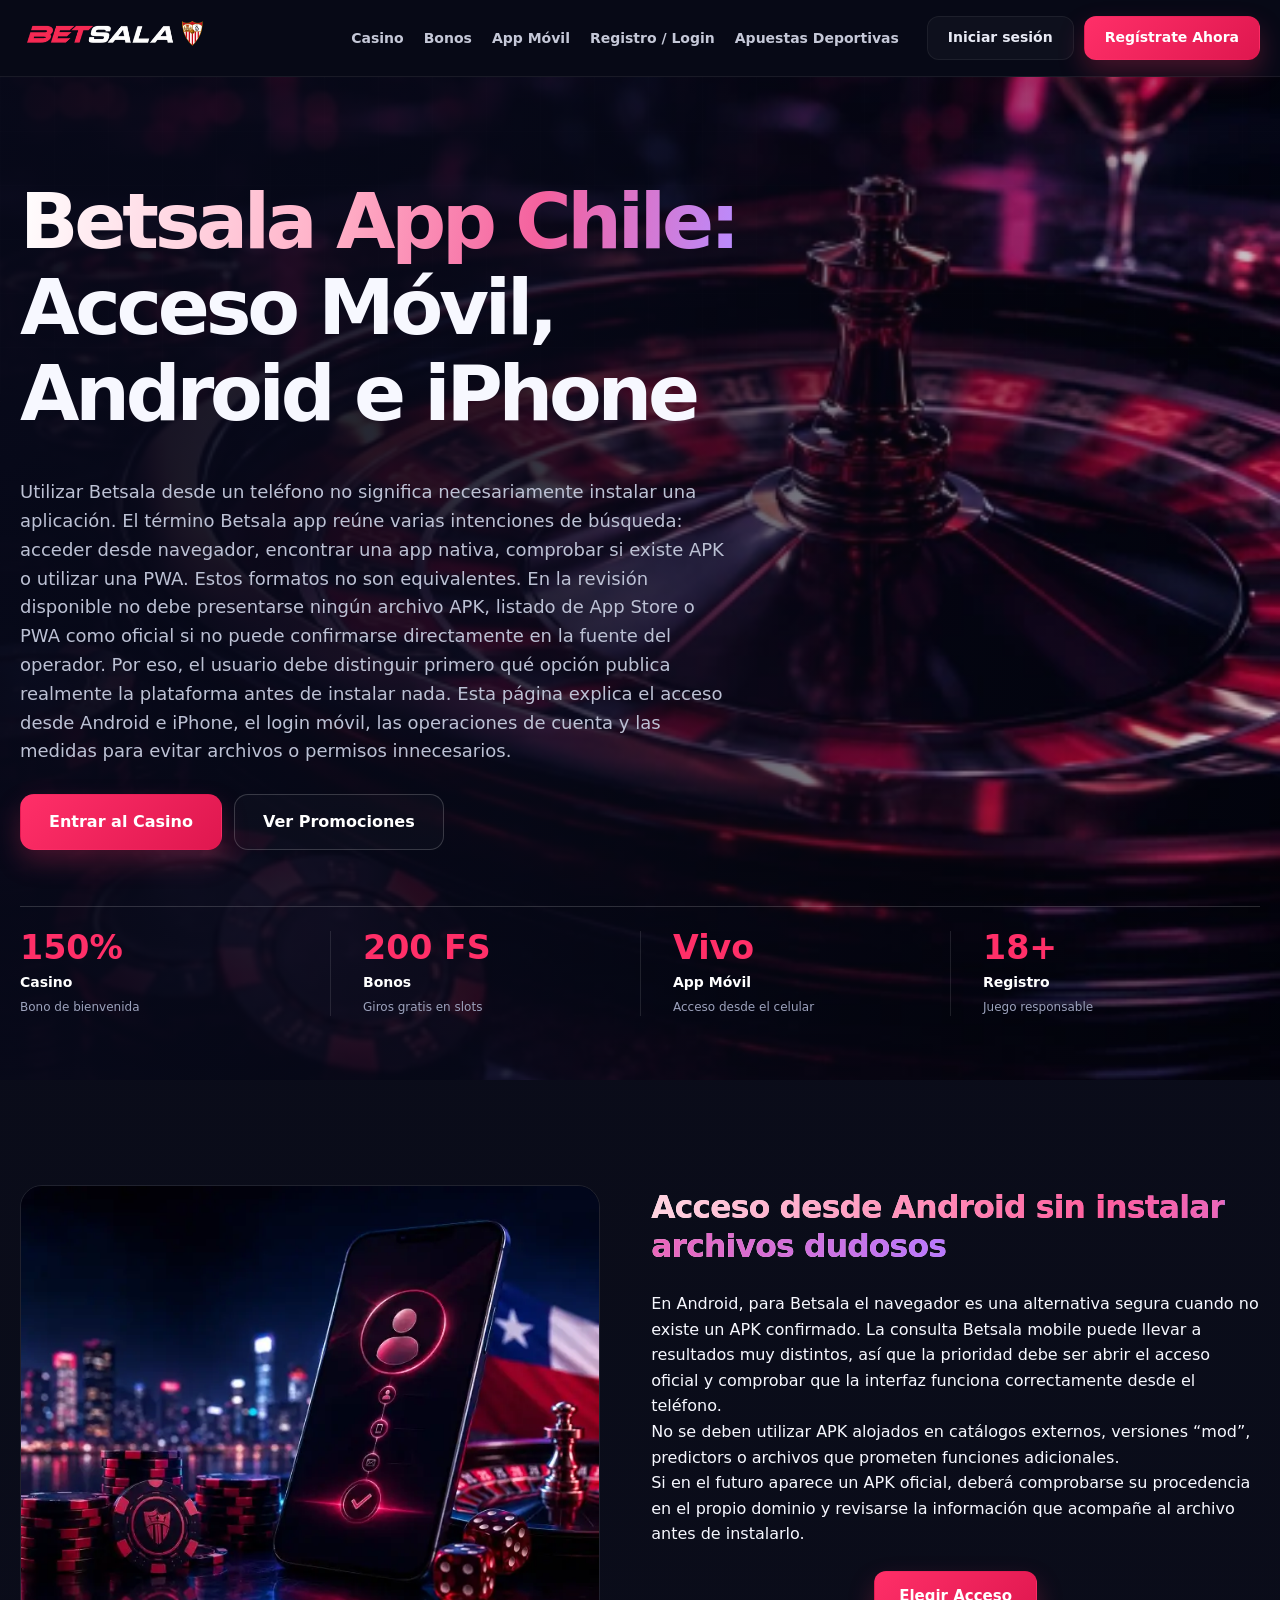
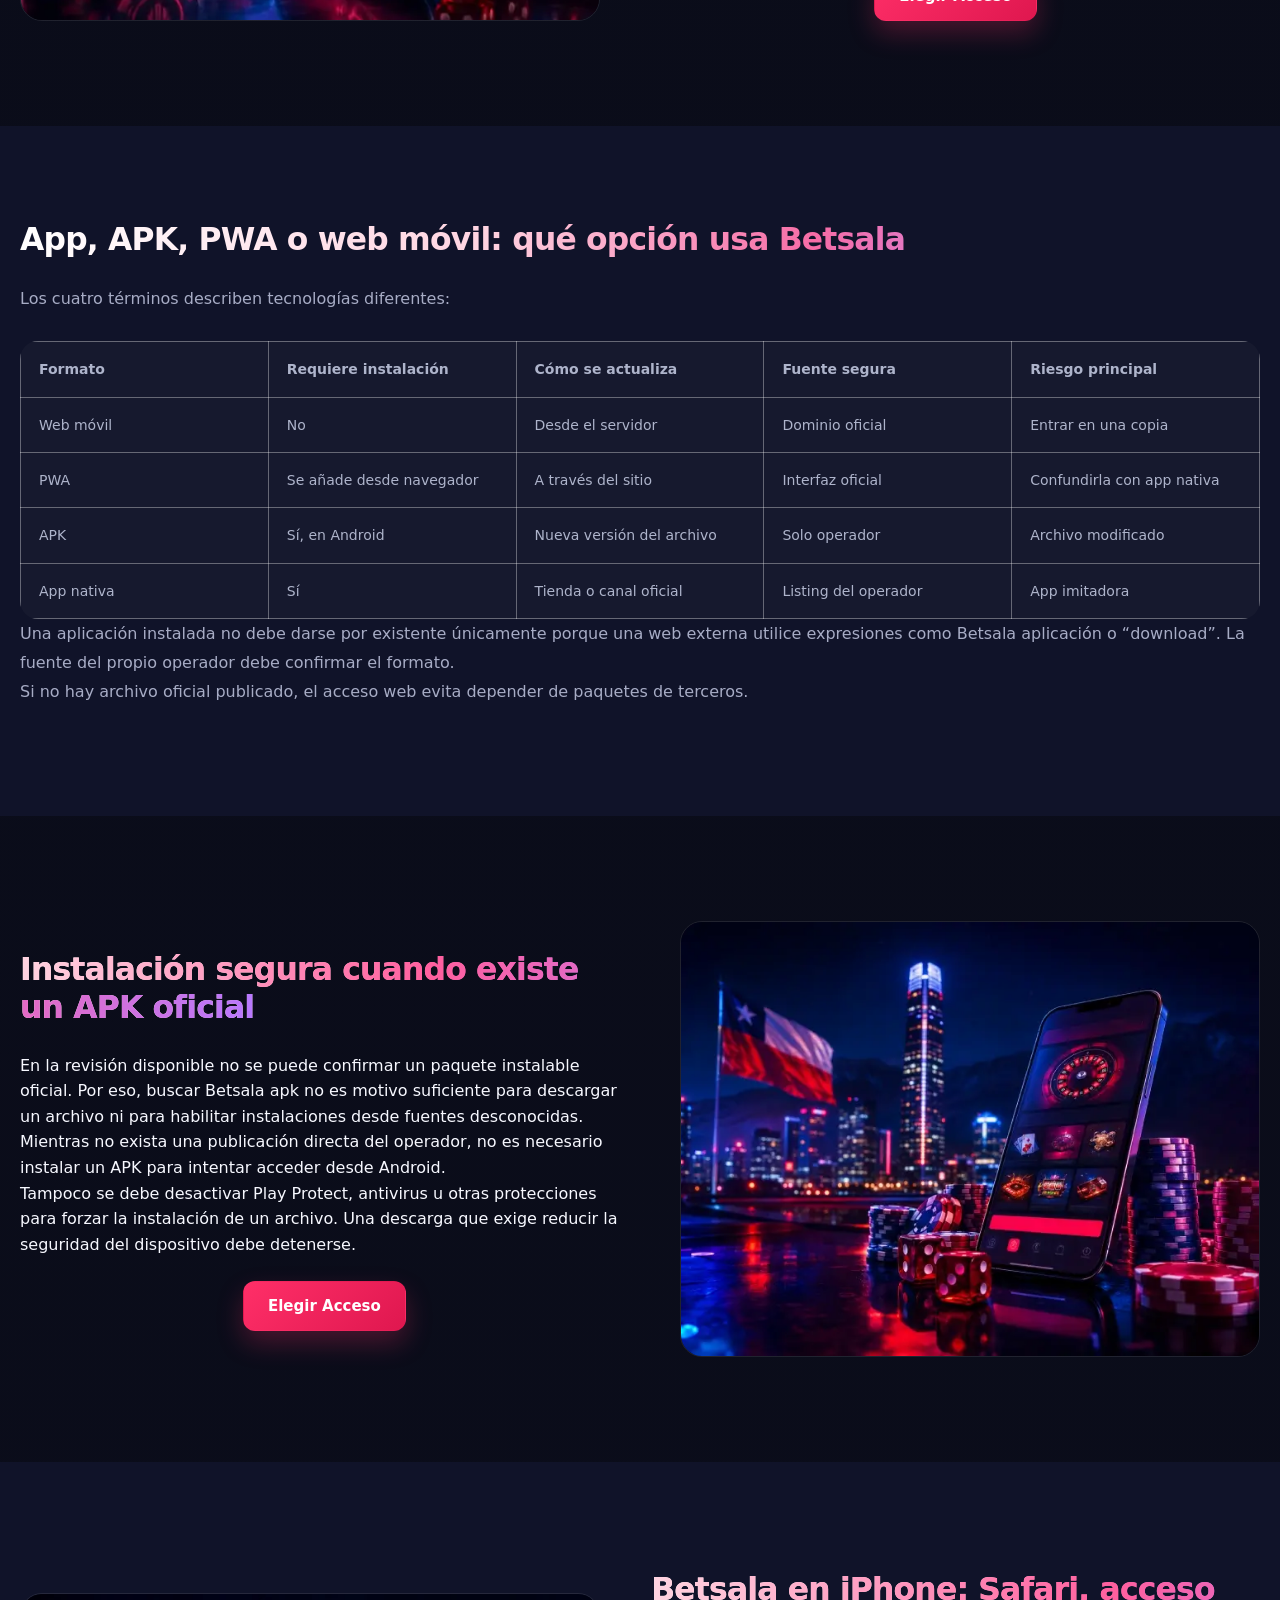
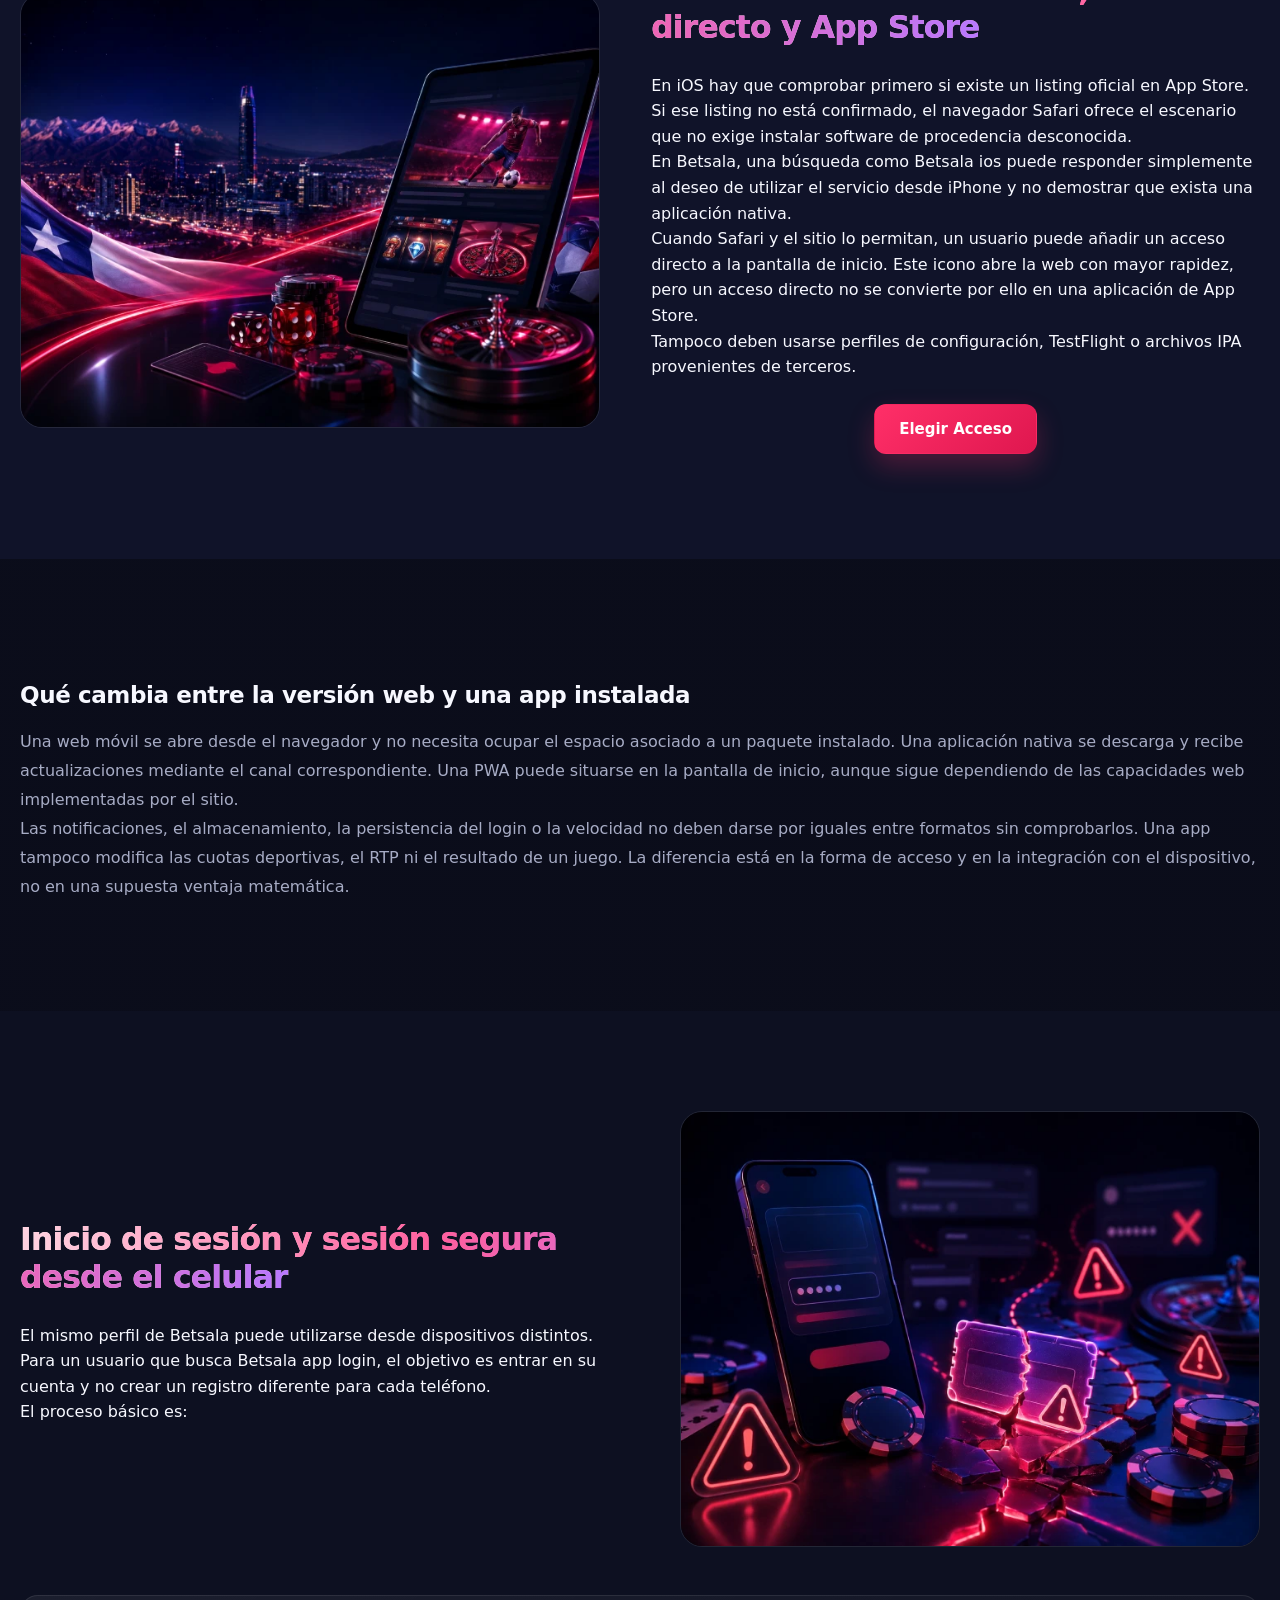
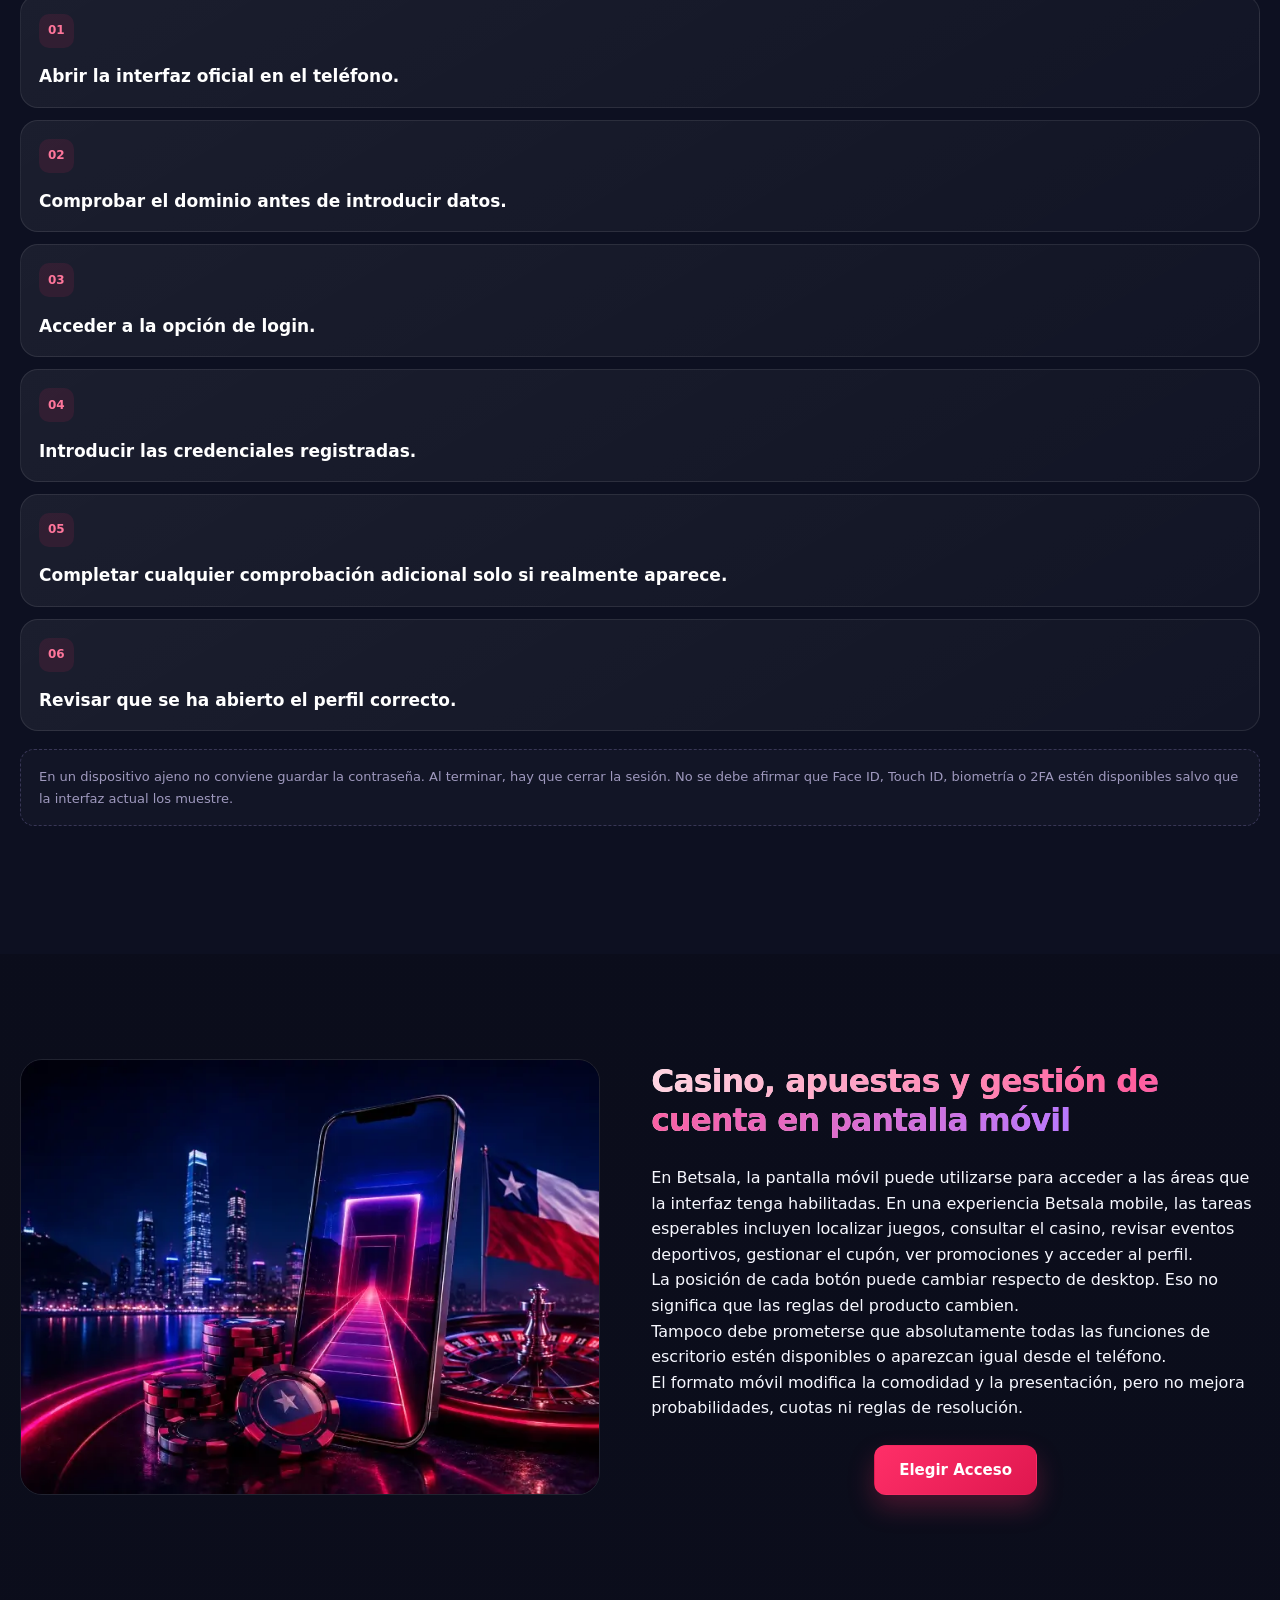
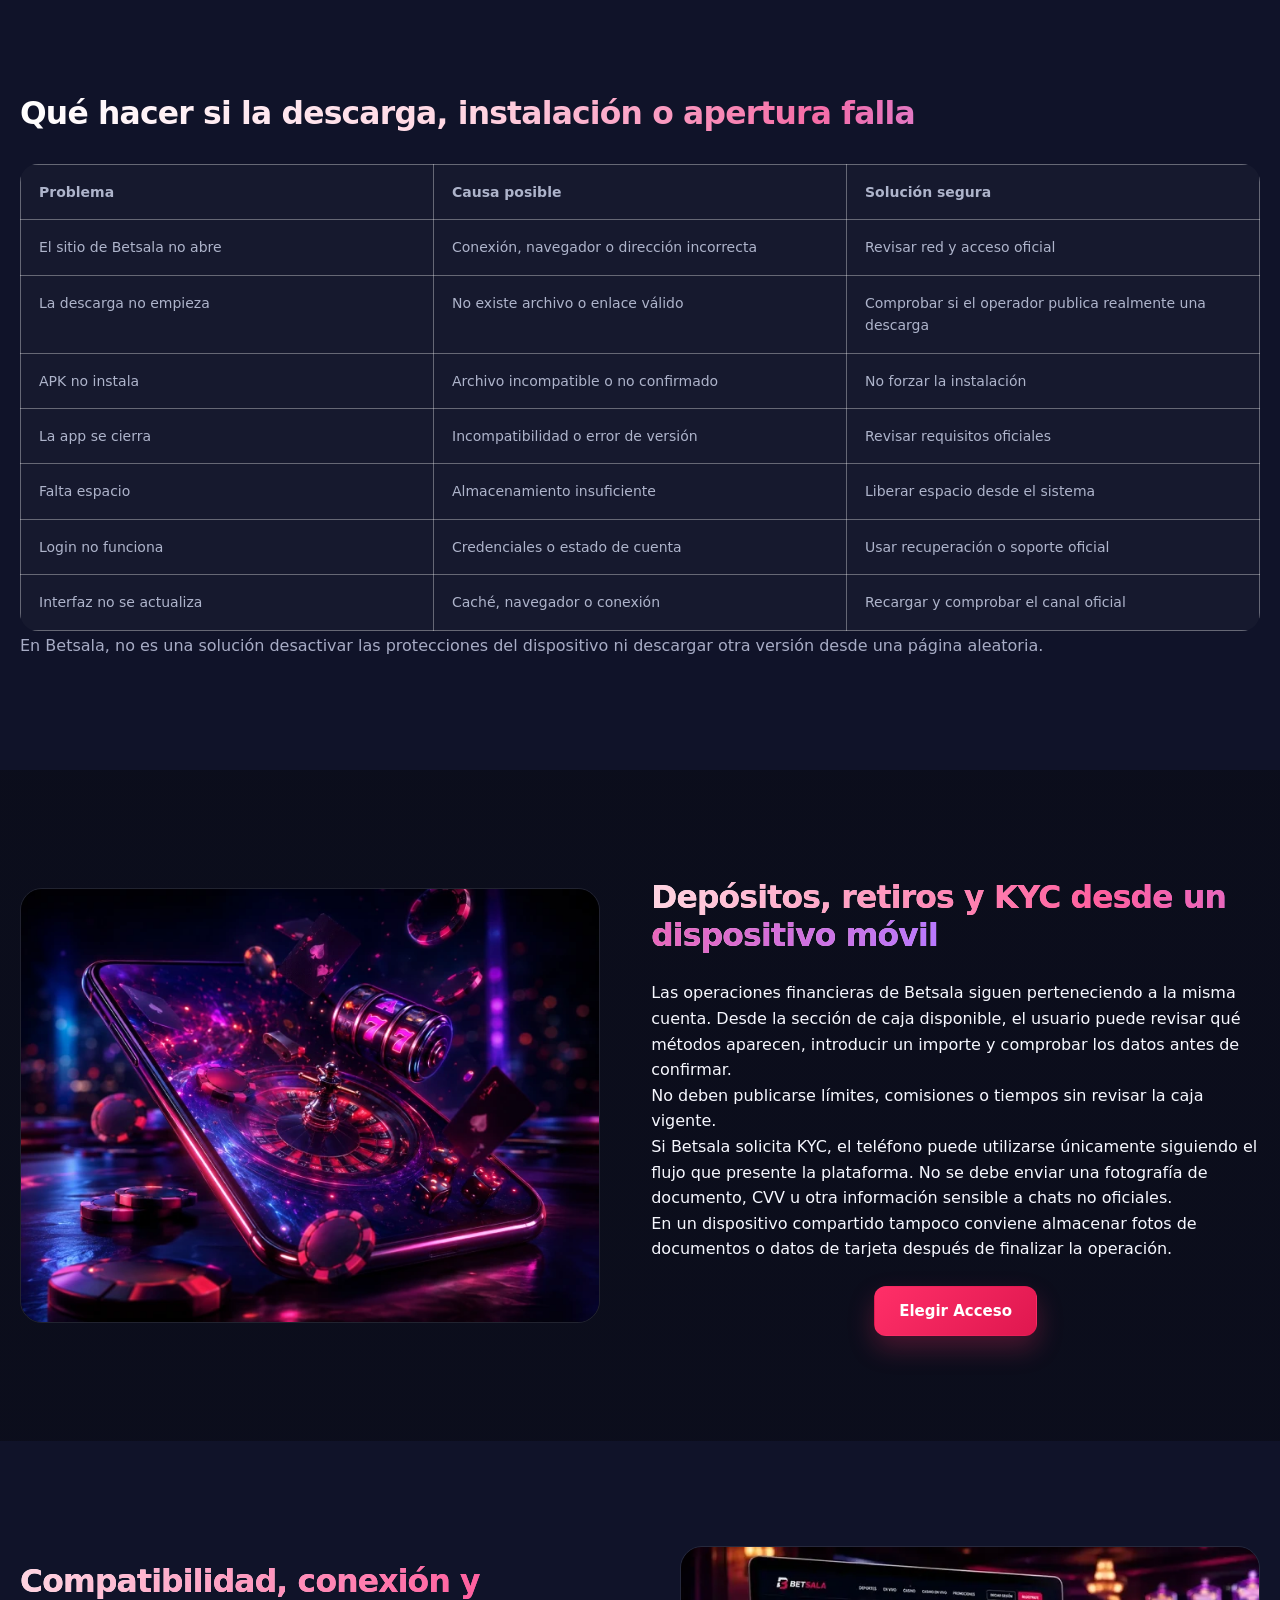
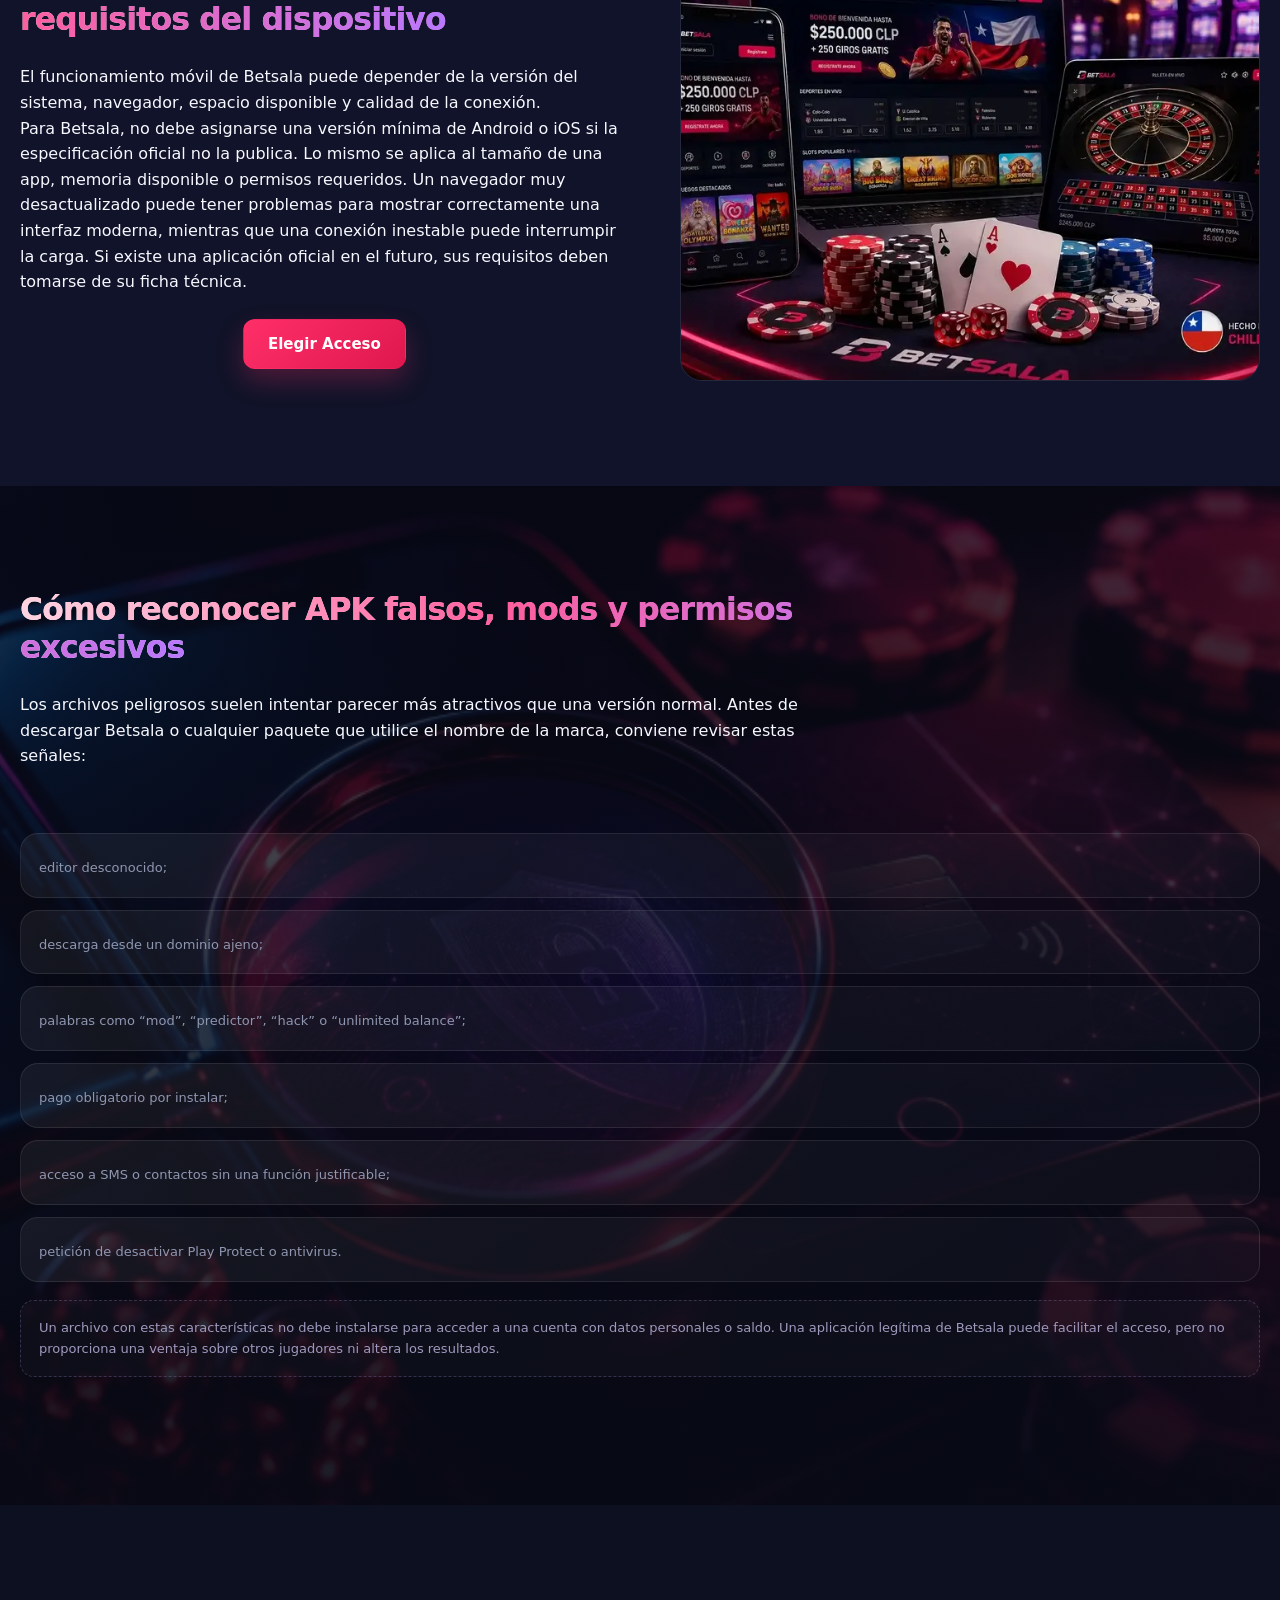
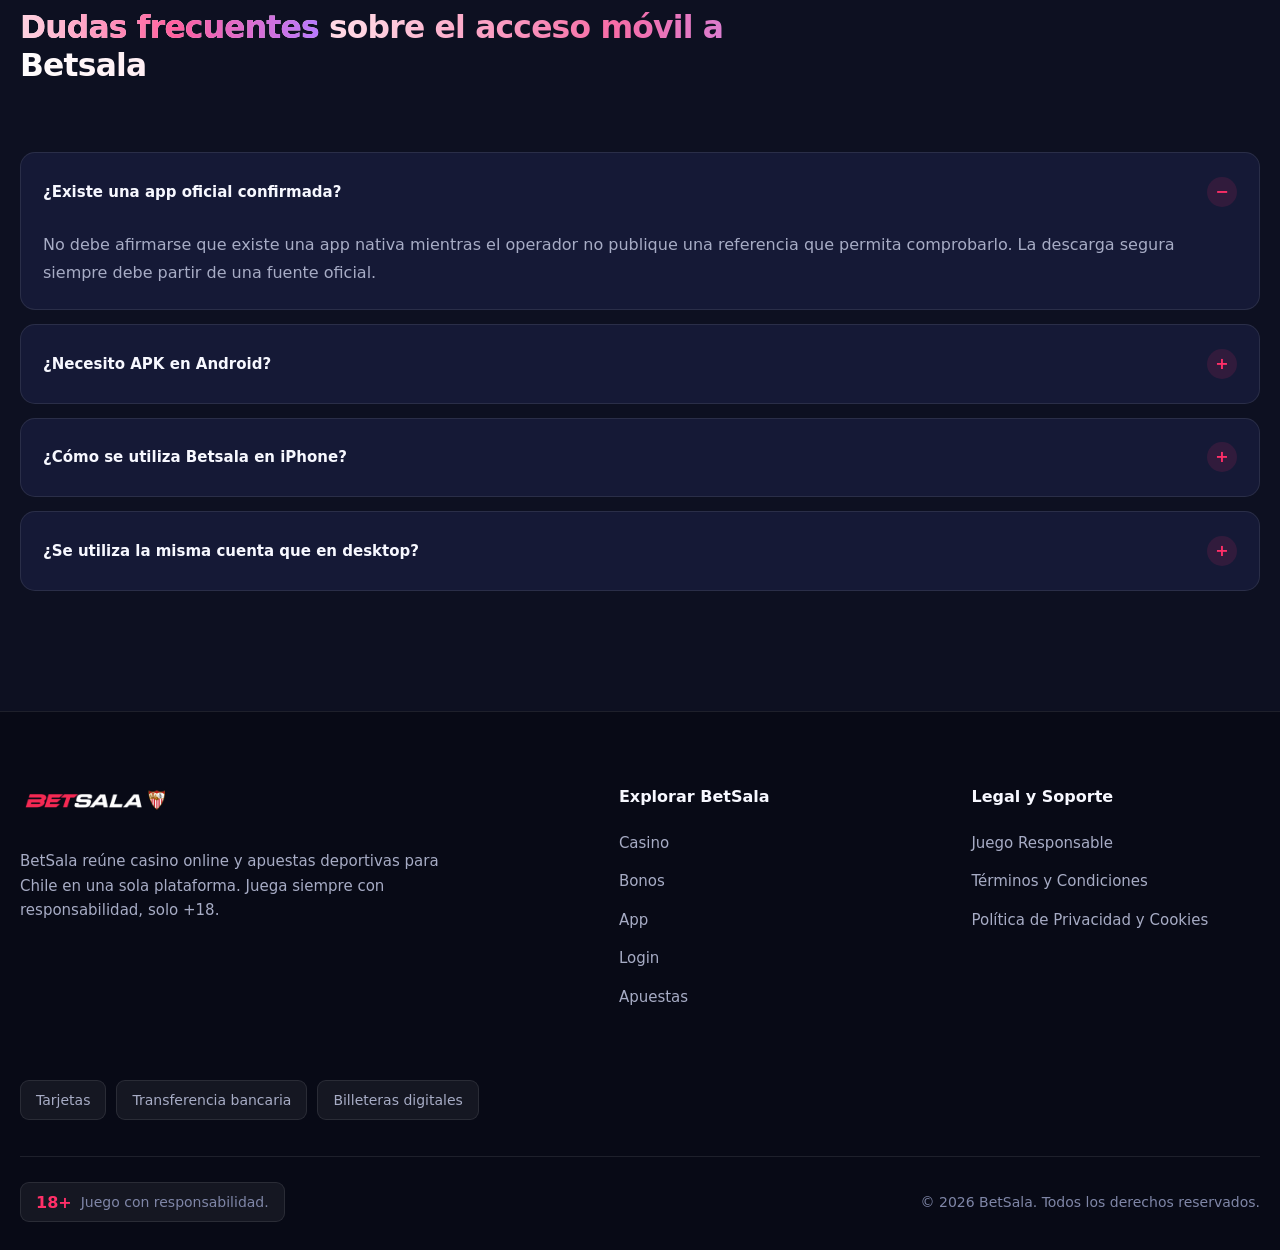
==== commit f685e88e: "1" ====
--- a/app-movil/index.html
+++ b/app-movil/index.html
@@ -1,24 +1,24 @@
 <!DOCTYPE html>
 <html lang="en-US"><head><meta charset="UTF-8"><meta name="viewport" content="width=device-width, initial-scale=1"><meta name="robots" content="index, follow, max-image-preview:large, max-snippet:-1, max-video-preview:-1">
-
-	<!-- This site is optimized with the Yoast SEO plugin v28.5 - https://yoast.com/product/yoast-seo-wordpress/ -->
-	<title>Betsala App Chile: Acceso Móvil para Android e iPhone</title>
-	<meta name="description" content="Betsala App Chile: revisa acceso móvil, Android, iPhone, web, APK y seguridad antes de iniciar sesión o instalar cualquier archivo 18+.">
-	<link rel="canonical" href="/app-movil/">
-	<meta property="og:locale" content="en_US">
-	<meta property="og:type" content="article">
-	<meta property="og:title" content="Betsala App Chile: Acceso Móvil para Android e iPhone">
-	<meta property="og:description" content="Betsala App Chile: revisa acceso móvil, Android, iPhone, web, APK y seguridad antes de iniciar sesión o instalar cualquier archivo 18+.">
-	<meta property="og:url" content="/app-movil/">
-	<meta property="og:site_name" content="newBetsala1">
-	<meta property="article:modified_time" content="2026-09-23T07:15:39+00:00">
-	<meta name="twitter:card" content="summary_large_image">
+
+	<!-- This site is optimized with the Yoast SEO plugin v28.5 - https://yoast.com/product/yoast-seo-wordpress/ -->
+	<title>Betsala App Chile: Acceso Móvil para Android e iPhone</title>
+	<meta name="description" content="Betsala App Chile: revisa acceso móvil, Android, iPhone, web, APK y seguridad antes de iniciar sesión o instalar cualquier archivo 18+.">
+	<link rel="canonical" href="/app-movil/">
+	<meta property="og:locale" content="en_US">
+	<meta property="og:type" content="article">
+	<meta property="og:title" content="Betsala App Chile: Acceso Móvil para Android e iPhone">
+	<meta property="og:description" content="Betsala App Chile: revisa acceso móvil, Android, iPhone, web, APK y seguridad antes de iniciar sesión o instalar cualquier archivo 18+.">
+	<meta property="og:url" content="/app-movil/">
+	<meta property="og:site_name" content="newBetsala1">
+	<meta property="article:modified_time" content="2026-09-23T07:15:39+00:00">
+	<meta name="twitter:card" content="summary_large_image">
 	<meta name="twitter:label1" content="Est. reading time">
-	<meta name="twitter:data1" content="2 minutes">
-	<script type="application/ld+json" class="yoast-schema-graph">{"@context":"https:\/\/schema.org","@graph":[{"@type":"WebPage","@id":"\/app-movil\/","url":"\/app-movil\/","name":"Betsala App Chile: Acceso Móvil para Android e iPhone","isPartOf":{"@id":"\/#website"},"datePublished":"2026-09-22T06:03:16+00:00","dateModified":"2026-09-23T07:15:39+00:00","description":"Betsala App Chile: revisa acceso móvil, Android, iPhone, web, APK y seguridad antes de iniciar sesión o instalar cualquier archivo 18+.","breadcrumb":{"@id":"\/app-movil\/#breadcrumb"},"inLanguage":"en-US","potentialAction":[{"@type":"ReadAction","target":["\/app-movil\/"]}]},{"@type":"BreadcrumbList","@id":"\/app-movil\/#breadcrumb","itemListElement":[{"@type":"ListItem","position":1,"name":"Home","item":"\/"},{"@type":"ListItem","position":2,"name":"App Móvil"}]},{"@type":"WebSite","@id":"\/#website","url":"\/","name":"newBetsala1","description":"","potentialAction":[{"@type":"SearchAction","target":{"@type":"EntryPoint","urlTemplate":"\/?s={search_term_string}"},"query-input":{"@type":"PropertyValueSpecification","valueRequired":true,"valueName":"search_term_string"}}],"inLanguage":"en-US"}]}</script>
-	<!-- / Yoast SEO plugin. -->
-
-
+	<meta name="twitter:data1" content="2 minutes">
+	<script type="application/ld+json" class="yoast-schema-graph">{"@context":"https:\/\/schema.org","@graph":[{"@type":"WebPage","@id":"\/app-movil\/","url":"\/app-movil\/","name":"Betsala App Chile: Acceso Móvil para Android e iPhone","isPartOf":{"@id":"\/#website"},"datePublished":"2026-09-22T06:03:16+00:00","dateModified":"2026-09-23T07:15:39+00:00","description":"Betsala App Chile: revisa acceso móvil, Android, iPhone, web, APK y seguridad antes de iniciar sesión o instalar cualquier archivo 18+.","breadcrumb":{"@id":"\/app-movil\/#breadcrumb"},"inLanguage":"en-US","potentialAction":[{"@type":"ReadAction","target":["\/app-movil\/"]}]},{"@type":"BreadcrumbList","@id":"\/app-movil\/#breadcrumb","itemListElement":[{"@type":"ListItem","position":1,"name":"Home","item":"\/"},{"@type":"ListItem","position":2,"name":"App Móvil"}]},{"@type":"WebSite","@id":"\/#website","url":"\/","name":"newBetsala1","description":"","potentialAction":[{"@type":"SearchAction","target":{"@type":"EntryPoint","urlTemplate":"\/?s={search_term_string}"},"query-input":{"@type":"PropertyValueSpecification","valueRequired":true,"valueName":"search_term_string"}}],"inLanguage":"en-US"}]}</script>
+	<!-- / Yoast SEO plugin. -->
+
+
 
 
 <link rel="icon" type="image/png" href="/wp-content/uploads/2026/09/betsala-favicon-default.png">
@@ -203,8 +203,8 @@
                 <p class="betsala-item-title">Revisar que se ha abierto el perfil correcto.</p>                            </div>
         </article></div>
         
-        <div class="payment-note mobile-note">En un dispositivo ajeno no conviene guardar la contraseña. Al terminar, hay que cerrar la sesión.
-No se debe afirmar que Face ID, Touch ID, biometría o 2FA estén disponibles salvo que la interfaz actual los muestre.
+        <div class="payment-note mobile-note">En un dispositivo ajeno no conviene guardar la contraseña. Al terminar, hay que cerrar la sesión.
+No se debe afirmar que Face ID, Touch ID, biometría o 2FA estén disponibles salvo que la interfaz actual los muestre.
 </div>    </div>
 </section>
 
@@ -277,32 +277,32 @@
 
         <div class="payment-benefits payment-benefits--rows-1" style="--payment-benefit-cols:6/"><article>
                         <div class="payment-benefit-copy">
-                                <p>editor desconocido;
-</p>            </div>
-        </article><article>
-                        <div class="payment-benefit-copy">
-                                <p>descarga desde un dominio ajeno;
-</p>            </div>
-        </article><article>
-                        <div class="payment-benefit-copy">
-                                <p>palabras como “mod”, “predictor”, “hack” o “unlimited balance”;
-</p>            </div>
-        </article><article>
-                        <div class="payment-benefit-copy">
-                                <p>pago obligatorio por instalar;
-</p>            </div>
-        </article><article>
-                        <div class="payment-benefit-copy">
-                                <p>acceso a SMS o contactos sin una función justificable;
-</p>            </div>
-        </article><article>
-                        <div class="payment-benefit-copy">
-                                <p>petición de desactivar Play Protect o antivirus.
+                                <p>editor desconocido;
+</p>            </div>
+        </article><article>
+                        <div class="payment-benefit-copy">
+                                <p>descarga desde un dominio ajeno;
+</p>            </div>
+        </article><article>
+                        <div class="payment-benefit-copy">
+                                <p>palabras como “mod”, “predictor”, “hack” o “unlimited balance”;
+</p>            </div>
+        </article><article>
+                        <div class="payment-benefit-copy">
+                                <p>pago obligatorio por instalar;
+</p>            </div>
+        </article><article>
+                        <div class="payment-benefit-copy">
+                                <p>acceso a SMS o contactos sin una función justificable;
+</p>            </div>
+        </article><article>
+                        <div class="payment-benefit-copy">
+                                <p>petición de desactivar Play Protect o antivirus.
 </p>            </div>
         </article></div>
         
-        <div class="payment-note mobile-note">Un archivo con estas características no debe instalarse para acceder a una cuenta con datos personales o saldo.
-Una aplicación legítima de Betsala puede facilitar el acceso, pero no proporciona una ventaja sobre otros jugadores ni altera los resultados.
+        <div class="payment-note mobile-note">Un archivo con estas características no debe instalarse para acceder a una cuenta con datos personales o saldo.
+Una aplicación legítima de Betsala puede facilitar el acceso, pero no proporciona una ventaja sobre otros jugadores ni altera los resultados.
 </div>    </div>
 </section>
 
@@ -313,10 +313,10 @@
                         <div class="faq-intro-copy split-intro-copy">
                                 <h2 class="betsala-section-title"><span class="text-gradient">Dudas frecuentes</span> sobre el acceso móvil a Betsala</h2>                            </div>
         </div>
-        <div class="faq-list" data-faq><article class="faq-item open"><h3 class="faq-question-title"><button type="button" aria-expanded="true"><span>¿Existe una app oficial confirmada?</span><b class="faq-toggle-icon" aria-hidden="true"></b></button></h3><div class="faq-answer"><p>No debe afirmarse que existe una app nativa mientras el operador no publique una referencia que permita comprobarlo. La descarga segura siempre debe partir de una fuente oficial.
-</p></div></article><article class="faq-item"><h3 class="faq-question-title"><button type="button" aria-expanded="false"><span>¿Necesito APK en Android?</span><b class="faq-toggle-icon" aria-hidden="true"></b></button></h3><div class="faq-answer"><p>No necesariamente. Si existe acceso mediante navegador, un APK no confirmado no es un requisito para utilizar la cuenta.
-</p></div></article><article class="faq-item"><h3 class="faq-question-title"><button type="button" aria-expanded="false"><span>¿Cómo se utiliza Betsala en iPhone?</span><b class="faq-toggle-icon" aria-hidden="true"></b></button></h3><div class="faq-answer"><p>El acceso puede realizarse mediante Safari cuando la versión web está disponible. Un icono añadido a Home no equivale por sí mismo a una app nativa de App Store.
-</p></div></article><article class="faq-item"><h3 class="faq-question-title"><button type="button" aria-expanded="false"><span>¿Se utiliza la misma cuenta que en desktop?</span><b class="faq-toggle-icon" aria-hidden="true"></b></button></h3><div class="faq-answer"><p>Sí, el escenario móvil corresponde al acceso al perfil existente. Conviene utilizar las mismas credenciales privadas y cerrar sesión cuando el teléfono no sea propio.
+        <div class="faq-list" data-faq><article class="faq-item open"><h3 class="faq-question-title"><button type="button" aria-expanded="true"><span>¿Existe una app oficial confirmada?</span><b class="faq-toggle-icon" aria-hidden="true"></b></button></h3><div class="faq-answer"><p>No debe afirmarse que existe una app nativa mientras el operador no publique una referencia que permita comprobarlo. La descarga segura siempre debe partir de una fuente oficial.
+</p></div></article><article class="faq-item"><h3 class="faq-question-title"><button type="button" aria-expanded="false"><span>¿Necesito APK en Android?</span><b class="faq-toggle-icon" aria-hidden="true"></b></button></h3><div class="faq-answer"><p>No necesariamente. Si existe acceso mediante navegador, un APK no confirmado no es un requisito para utilizar la cuenta.
+</p></div></article><article class="faq-item"><h3 class="faq-question-title"><button type="button" aria-expanded="false"><span>¿Cómo se utiliza Betsala en iPhone?</span><b class="faq-toggle-icon" aria-hidden="true"></b></button></h3><div class="faq-answer"><p>El acceso puede realizarse mediante Safari cuando la versión web está disponible. Un icono añadido a Home no equivale por sí mismo a una app nativa de App Store.
+</p></div></article><article class="faq-item"><h3 class="faq-question-title"><button type="button" aria-expanded="false"><span>¿Se utiliza la misma cuenta que en desktop?</span><b class="faq-toggle-icon" aria-hidden="true"></b></button></h3><div class="faq-answer"><p>Sí, el escenario móvil corresponde al acceso al perfil existente. Conviene utilizar las mismas credenciales privadas y cerrar sesión cuando el teléfono no sea propio.
 </p></div></article></div>    </div>
 </section>
 </main>
--- a/wp-content/themes/betsala-v614/assets/css/main.css
+++ b/wp-content/themes/betsala-v614/assets/css/main.css
@@ -0,0 +1,1936 @@
+/* ==========================================================================
+   BetSala v6.0.1 Clean Rebuild
+   Stable base + current WordPress/ACF layer + one final design layer.
+   Historical v4/v5 casino/app patch stacks removed.
+   ========================================================================== */
+:root {
+    --bg: #0b0d1d;
+    --bg-2: #11142a;
+    --surface: #151936;
+    --surface-2: #1b2045;
+    --surface-soft: rgba(255,255,255,.055);
+    --text: #f7f8ff;
+    --muted: #a7acc5;
+    --muted-2: #7f86a7;
+    --line: rgba(255,255,255,.09);
+    --accent: #ff2f68;
+    --accent-2: #ff5a8a;
+    --accent-dark: #b9083f;
+    --violet: #7d4dff;
+    --cyan: #49c8ff;
+    --green: #61e6a0;
+    --radius-sm: 10px;
+    --radius: 18px;
+    --radius-lg: 28px;
+    --container: 1240px;
+    --shadow: 0 24px 70px rgba(0,0,0,.34);
+    --betsala-h2-size: clamp(28px, 2.45vw, 38px);
+    --betsala-h3-size: clamp(22px, 1.8vw, 29px);
+    --betsala-table-grid: rgba(255,255,255,.34);
+    --betsala-mobile-header: 72px;
+    --betsala-adminbar-offset: 0px;
+}
+
+* { box-sizing: border-box; }
+html { scroll-behavior: smooth; }
+body {
+    margin: 0;
+    font-family: Inter, ui-sans-serif, system-ui, -apple-system, BlinkMacSystemFont, "Segoe UI", sans-serif;
+    color: var(--text);
+    background:
+        radial-gradient(circle at 20% -10%, rgba(125,77,255,.18), transparent 30rem),
+        linear-gradient(180deg, #0a0c19 0%, #0c0e1d 100%);
+    line-height: 1.6;
+    overflow-x: hidden;
+}
+body.menu-open { overflow: hidden; }
+a { color: inherit; text-decoration: none; }
+img { display: block; max-width: 100%; }
+button, input { font: inherit; }
+button { color: inherit; }
+
+.skip-link {
+    position: fixed;
+    top: 8px;
+    left: 8px;
+    z-index: 9999;
+    transform: translateY(-160%);
+    padding: 10px 14px;
+    border-radius: 8px;
+    background: #fff;
+    color: #111;
+}
+.skip-link:focus { transform: none; }
+
+.container {
+    width: min(calc(100% - 40px), var(--container));
+    margin-inline: auto;
+}
+
+.site-header {
+    background: rgba(8,10,22,.76);
+    backdrop-filter: blur(18px);
+    border-bottom: 1px solid rgba(255,255,255,.07);
+}
+.header-inner {
+    height: 76px;
+    display: flex;
+    align-items: center;
+    justify-content: space-between;
+    gap: 28px;
+}
+.brand {
+    display: inline-flex;
+    align-items: center;
+    gap: 9px;
+    font-weight: 900;
+    letter-spacing: -.045em;
+}
+.brand-word { font-size: 25px; font-style: italic; line-height: 1; }
+.brand-word span { color: var(--accent); }
+.brand-shield {
+    width: 26px;
+    height: 28px;
+    display: grid;
+    place-items: center;
+    clip-path: polygon(50% 0, 100% 18%, 88% 78%, 50% 100%, 12% 78%, 0 18%);
+    background: linear-gradient(145deg, #fff, #aeb3ca);
+    color: #11152d;
+    font-size: 12px;
+    font-weight: 1000;
+}
+.main-nav {
+    display: flex;
+    align-items: center;
+    gap: 24px;
+    margin-left: auto;
+}
+.main-nav a {
+    color: #c5c8d8;
+    font-size: 14px;
+    font-weight: 700;
+    transition: .2s ease;
+}
+.main-nav a:hover { color: #fff; }
+.header-actions { display: flex; align-items: center; gap: 10px; }
+
+.btn {
+    display: inline-flex;
+    align-items: center;
+    justify-content: center;
+    min-height: 44px;
+    padding: 0 20px;
+    border: 1px solid transparent;
+    border-radius: 12px;
+    font-weight: 800;
+    font-size: 14px;
+    transition: transform .2s ease, box-shadow .2s ease, background .2s ease, border-color .2s ease;
+}
+.btn:hover { transform: translateY(-2px); }
+.btn-primary {
+    background: linear-gradient(135deg, var(--accent), #df174f);
+    color: #fff;
+    box-shadow: 0 12px 26px rgba(255,47,104,.25);
+}
+.btn-primary:hover { box-shadow: 0 16px 34px rgba(255,47,104,.36); }
+.btn-ghost { color: #e9ebf6; background: rgba(255,255,255,.03); border-color: rgba(255,255,255,.06); }
+.btn-outline { border-color: rgba(255,255,255,.18); background: rgba(255,255,255,.025); color: #fff; }
+.btn-light { background: #fff; color: #11152a; box-shadow: 0 15px 30px rgba(255,255,255,.1); }
+.btn-outline-light { border-color: rgba(255,255,255,.35); color: #fff; }
+.btn-lg { min-height: 50px; padding-inline: 24px; font-size: 15px; }
+.btn-xl { min-height: 56px; padding-inline: 28px; font-size: 16px; border-radius: 14px; }
+.btn-block { width: 100%; min-height: 52px; }
+.menu-toggle { display: none; width: 44px; height: 44px; border: 1px solid var(--line); background: rgba(255,255,255,.04); border-radius: 12px; padding: 11px; }
+.menu-toggle span { display: block; height: 2px; background: #fff; margin: 4px 0; border-radius: 10px; }
+
+.hero {
+    position: relative;
+    padding: 78px 0 0;
+    min-height: 760px;
+    overflow: hidden;
+}
+.hero::before {
+    content: "";
+    position: absolute;
+    width: 760px;
+    height: 760px;
+    right: -180px;
+    top: -220px;
+    border-radius: 50%;
+    background: radial-gradient(circle, rgba(255,47,104,.22), rgba(255,47,104,0) 68%);
+    pointer-events: none;
+}
+.hero-grid-glow {
+    position: absolute;
+    inset: 0;
+    opacity: .16;
+    background-image:
+        linear-gradient(rgba(255,255,255,.04) 1px, transparent 1px),
+        linear-gradient(90deg, rgba(255,255,255,.04) 1px, transparent 1px);
+    background-size: 54px 54px;
+    mask-image: linear-gradient(to bottom, #000, transparent 90%);
+}
+.hero-layout {
+    position: relative;
+    z-index: 1;
+    display: grid;
+    grid-template-columns: .92fr 1.08fr;
+    align-items: center;
+    gap: 58px;
+}
+.eyebrow-row, .eyebrow {
+    display: inline-flex;
+    align-items: center;
+    gap: 10px;
+    color: #ff7a9e;
+    text-transform: uppercase;
+    letter-spacing: .13em;
+    font-size: 12px;
+    font-weight: 900;
+}
+.eyebrow-dot { width: 8px; height: 8px; border-radius: 50%; background: var(--accent); box-shadow: 0 0 18px rgba(255,47,104,.95); }
+.country-pill {
+    margin-left: 4px;
+    padding: 4px 8px;
+    border-radius: 999px;
+    background: rgba(255,255,255,.055);
+    color: #c9ccdd;
+    letter-spacing: .08em;
+}
+.hero h1, .section-heading h2, .sports-copy h2, .mobile-copy h2, .security-copy h2, .faq-intro h2, .calculator-copy h2 {
+    margin: 0;
+    letter-spacing: -.045em;
+    line-height: .98;
+}
+.hero h1 { margin-top: 24px; font-size: clamp(44px, 5vw, 76px); max-width: 720px; }
+.section-heading h2 span, .sports-copy h2 span, .mobile-copy h2 span, .security-copy h2 span, .faq-intro h2 span, .calculator-copy h2 span span {
+    color: transparent;
+    background: linear-gradient(100deg, #fff, #ff6e97 65%, #b896ff);
+    -webkit-background-clip: text;
+    background-clip: text;
+}
+
+/* Hero title is white by default so changing the background image cannot break contrast.
+   WordPress can enable the accent only when the optional highlighted phrase is filled in. */
+.hero .hero-highlight {
+    color: inherit;
+    background: none;
+    -webkit-background-clip: initial;
+    background-clip: initial;
+}
+.hero.is-highlight-enabled .hero-highlight {
+    color: #ff7da3;
+}
+.hero-lead { max-width: 620px; color: #b7bbce; font-size: 18px; margin: 26px 0 0; }
+.hero-cta { display: flex; gap: 14px; margin-top: 32px; flex-wrap: wrap; }
+.hero-trust { margin-top: 28px; display: flex; flex-wrap: wrap; gap: 12px 20px; color: #aeb3c8; font-size: 14px; font-weight: 700; }
+.hero-trust b { color: var(--green); margin-right: 6px; }
+.hero-stage { position: relative; min-width: 0; }
+.hero-visual-card {
+    position: relative;
+    overflow: hidden;
+    border-radius: 30px;
+    border: 1px solid rgba(255,255,255,.12);
+    box-shadow: 0 30px 80px rgba(0,0,0,.42), 0 0 80px rgba(125,77,255,.12);
+    transform: perspective(1200px) rotateY(-3deg) rotateX(1deg);
+}
+.hero-visual-card img { width: 100%; aspect-ratio: 16/9; object-fit: cover; }
+.hero-image-shade { position: absolute; inset: 0; background: linear-gradient(180deg, rgba(8,9,20,.02), rgba(8,9,20,.45)); }
+.floating-card {
+    position: absolute;
+    z-index: 2;
+    background: rgba(18,21,43,.9);
+    backdrop-filter: blur(18px);
+    border: 1px solid rgba(255,255,255,.13);
+    border-radius: 18px;
+    box-shadow: var(--shadow);
+}
+.bonus-float { left: -28px; bottom: -42px; width: 230px; padding: 20px; }
+.float-kicker { display: block; font-size: 11px; text-transform: uppercase; letter-spacing: .1em; color: #ff83a6; font-weight: 900; }
+.bonus-float strong { display: block; font-size: 42px; line-height: 1; margin: 7px 0 4px; }
+.bonus-float > span:not(.float-kicker) { color: #b8bdd1; font-size: 13px; }
+.bonus-float a { margin-top: 14px; display: flex; justify-content: space-between; font-size: 13px; font-weight: 900; color: #fff; }
+.live-float { top: 24px; right: -22px; display: flex; align-items: center; gap: 10px; padding: 13px 15px; }
+.live-dot { width: 9px; height: 9px; border-radius: 50%; background: #52e695; box-shadow: 0 0 14px rgba(82,230,149,.8); }
+.live-float strong, .live-float small { display: block; }
+.live-float strong { font-size: 13px; }
+.live-float small { color: #9197b1; font-size: 11px; margin-top: 2px; }
+.hero-stats {
+    position: relative;
+    z-index: 2;
+    margin-top: 100px;
+    display: grid;
+    grid-template-columns: repeat(4,1fr);
+    border: 1px solid rgba(255,255,255,.08);
+    border-radius: 22px 22px 0 0;
+    background: linear-gradient(180deg, rgba(255,255,255,.05), rgba(255,255,255,.025));
+    backdrop-filter: blur(16px);
+}
+.hero-stat { padding: 25px 30px; display: flex; align-items: baseline; gap: 12px; border-right: 1px solid var(--line); }
+.hero-stat:last-child { border-right: 0; }
+.hero-stat strong { font-size: 26px; letter-spacing: -.04em; }
+.hero-stat span { color: #969cb7; font-size: 13px; font-weight: 700; }
+
+.quick-nav-section { background: #0f1226; border-top: 1px solid var(--line); border-bottom: 1px solid var(--line); }
+.quick-nav-grid { display: grid; grid-template-columns: repeat(8,1fr); }
+.quick-link {
+    min-height: 112px;
+    padding: 18px 14px;
+    display: flex;
+    flex-direction: column;
+    justify-content: center;
+    gap: 8px;
+    border-right: 1px solid var(--line);
+    transition: .22s ease;
+}
+.quick-link:first-child { border-left: 1px solid var(--line); }
+.quick-link:hover { background: linear-gradient(180deg, rgba(255,47,104,.12), rgba(255,255,255,.02)); transform: translateY(-3px); }
+.quick-link > span:not(.quick-icon) { font-size: 13px; font-weight: 800; }
+.quick-icon { width: 34px; height: 34px; border-radius: 10px; display: grid; place-items: center; background: rgba(255,47,104,.11); color: #ff6e97; font-weight: 1000; }
+.quick-link b { position: absolute; opacity: 0; }
+
+.section { position: relative; padding: 110px 0; }
+.section-surface { background: linear-gradient(180deg, #11142a 0%, #0f1226 100%); }
+.section-heading { max-width: 800px; margin-bottom: 54px; }
+.section-heading h2, .sports-copy h2, .mobile-copy h2, .security-copy h2, .faq-intro h2, .calculator-copy h2 { margin-top: 15px; font-size: clamp(36px, 4vw, 58px); }
+.section-heading p, .section-lead, .sports-copy > p, .mobile-copy > p, .security-copy > p, .faq-intro > p, .calculator-copy > p { color: #aeb3c8; font-size: 17px; max-width: 680px; }
+.split-heading { max-width: none; display: grid; grid-template-columns: 1fr .8fr; gap: 80px; align-items: end; }
+.split-heading > p { margin: 0 0 4px; }
+
+.casino-showcase { display: grid; grid-template-columns: 1.35fr .65fr; gap: 18px; }
+.showcase-image { position: relative; min-height: 570px; border-radius: 26px; overflow: hidden; border: 1px solid var(--line); }
+.showcase-image img { width: 100%; height: 100%; object-fit: cover; }
+.image-overlay-gradient { position: absolute; inset: 0; background: linear-gradient(180deg, transparent 40%, rgba(6,8,18,.75)); }
+.showcase-tag { position: absolute; padding: 9px 12px; border-radius: 999px; background: rgba(9,11,24,.82); border: 1px solid rgba(255,255,255,.12); backdrop-filter: blur(12px); font-size: 12px; font-weight: 900; }
+.tag-top { top: 20px; left: 20px; }
+.tag-bottom { bottom: 20px; left: 20px; color: #ff80a3; }
+.showcase-panel { display: grid; grid-template-columns: 1fr 1fr; gap: 14px; }
+.feature-card {
+    padding: 22px;
+    min-height: 270px;
+    border-radius: 22px;
+    background: linear-gradient(150deg, rgba(255,255,255,.065), rgba(255,255,255,.025));
+    border: 1px solid var(--line);
+    display: flex;
+    flex-direction: column;
+    justify-content: flex-end;
+}
+.feature-card-accent { background: radial-gradient(circle at 90% 0%, rgba(255,47,104,.35), transparent 56%), linear-gradient(145deg, #23152c, #191a36); }
+.feature-index { margin-bottom: auto; color: #ff6f98; font-size: 12px; font-weight: 1000; letter-spacing: .1em; }
+.feature-card h3 { margin: 0 0 8px; font-size: 20px; letter-spacing: -.02em; }
+.feature-card p { margin: 0; color: #9298b1; font-size: 14px; }
+
+.games-shell { padding: 20px; border: 1px solid var(--line); border-radius: 26px; background: rgba(255,255,255,.025); }
+.games-toolbar { display: flex; align-items: center; justify-content: space-between; gap: 20px; padding: 3px 3px 18px; }
+.games-toolbar > a { color: #ff769b; font-size: 13px; font-weight: 900; }
+.games-grid { display: grid; grid-template-columns: repeat(4,1fr); gap: 14px; }
+.game-card { position: relative; overflow: hidden; min-width: 0; border-radius: 18px; border: 1px solid var(--line); background: #171b38; transition: transform .25s ease, border-color .25s ease; }
+.game-card:hover { transform: translateY(-6px); border-color: rgba(255,47,104,.45); }
+.game-art { height: 260px; display: flex; flex-direction: column; align-items: center; justify-content: center; overflow: hidden; position: relative; }
+.game-art::after { content: ""; position: absolute; inset: auto 0 0; height: 45%; background: linear-gradient(transparent, rgba(5,7,16,.55)); }
+.game-art span { font-size: 58px; filter: drop-shadow(0 12px 18px rgba(0,0,0,.25)); }
+.game-art strong, .game-art small { position: relative; z-index: 1; }
+.game-art strong { margin-top: 18px; font-size: 24px; letter-spacing: -.04em; }
+.game-art small { font-size: 11px; letter-spacing: .22em; opacity: .8; }
+.game-card-purple .game-art { background: radial-gradient(circle at 50% 30%, #c79cff, transparent 22%), linear-gradient(145deg,#4d2497,#211544 62%,#11152d); }
+.game-card-pink .game-art { background: radial-gradient(circle at 20% 20%, #ffdd6c, transparent 23%), linear-gradient(145deg,#fc5fbc,#9b2a6a 60%,#311632); }
+.game-card-red .game-art { background: radial-gradient(circle at 60% 20%, #ffcc75, transparent 22%), linear-gradient(145deg,#e84f64,#8d243d 58%,#2e1624); }
+.game-card-blue .game-art { background: radial-gradient(circle at 55% 20%, #77d9ff, transparent 22%), linear-gradient(145deg,#1a7fb8,#174268 58%,#10203b); }
+.game-badge { position: absolute; z-index: 3; top: 12px; left: 12px; padding: 6px 9px; border-radius: 999px; background: var(--accent); color: #fff; font-size: 10px; font-weight: 1000; letter-spacing: .08em; }
+.badge-new { background: #7a4cff; }
+.game-info { min-height: 88px; display: flex; align-items: center; justify-content: space-between; gap: 10px; padding: 15px; border-top: 1px solid var(--line); }
+.game-info h3 { margin: 0; font-size: 14px; }
+.game-info p { margin: 3px 0 0; color: #838aa6; font-size: 11px; }
+.rtp { white-space: nowrap; color: #9da4bf; font-size: 10px; font-weight: 900; }
+.game-play { position: absolute; inset: auto 12px 100px 12px; padding: 10px; border-radius: 10px; text-align: center; background: rgba(255,47,104,.92); color: #fff; font-size: 12px; font-weight: 900; opacity: 0; transform: translateY(8px); transition: .22s ease; }
+.game-card:hover .game-play { opacity: 1; transform: none; }
+
+.bonuses-section { overflow: hidden; background: linear-gradient(180deg,#0c0e1d 0%,#0f1126 100%); }
+.bonus-orb { position: absolute; border-radius: 50%; filter: blur(12px); pointer-events: none; }
+.bonus-orb-one { width: 460px; height: 460px; right: -180px; top: 120px; background: radial-gradient(circle, rgba(255,47,104,.22), transparent 70%); }
+.bonus-orb-two { width: 420px; height: 420px; left: -180px; bottom: -140px; background: radial-gradient(circle, rgba(125,77,255,.16), transparent 70%); }
+.bonus-layout { display: grid; grid-template-columns: 1.08fr .92fr; gap: 18px; position: relative; z-index: 1; }
+.mega-bonus { position: relative; min-height: 480px; padding: 42px; border-radius: 28px; overflow: hidden; background: linear-gradient(145deg,#ff2f68,#c5124b 62%,#6c1240); box-shadow: 0 30px 70px rgba(255,47,104,.18); }
+.bonus-label { display: inline-flex; padding: 8px 11px; background: rgba(255,255,255,.14); border: 1px solid rgba(255,255,255,.18); border-radius: 999px; text-transform: uppercase; letter-spacing: .09em; font-size: 11px; font-weight: 1000; }
+.bonus-value { display: flex; flex-direction: column; align-items: flex-start; margin: 30px 0 18px; }
+.bonus-value strong { font-size: clamp(72px,8vw,126px); line-height: .8; letter-spacing: -.08em; }
+.bonus-value span { margin: 14px 0 0; font-size: 12px; text-transform: uppercase; letter-spacing: .14em; font-weight: 1000; opacity: .75; }
+.bonus-value b { font-size: clamp(28px,3.4vw,48px); letter-spacing: -.045em; }
+.mega-bonus p { max-width: 100%; color: rgba(255,255,255,.84); }
+.mega-bonus .btn { margin-top: 10px; }
+.bonus-pattern { position: absolute; right: -32px; bottom: -135px; font-size: 420px; line-height: 1; font-weight: 1000; color: rgba(255,255,255,.075); transform: rotate(-12deg); }
+.mini-promos { display: grid; gap: 14px; }
+.mini-promos article { padding: 24px; min-height: 150px; display: grid; grid-template-columns: 50px 1fr auto; align-items: center; gap: 16px; border-radius: 22px; background: linear-gradient(150deg, rgba(255,255,255,.06), rgba(255,255,255,.025)); border: 1px solid var(--line); }
+.mini-promos article > span { color: #ff6d97; font-size: 12px; font-weight: 1000; }
+.mini-promos h3 { margin: 0 0 6px; font-size: 20px; }
+.mini-promos p { margin: 0; color: #949ab5; font-size: 14px; }
+.mini-promos b { color: #ff6d97; }
+.responsible-note { position: relative; z-index: 1; margin-top: 16px; padding: 16px 18px; border-radius: 16px; display: flex; align-items: center; gap: 14px; border: 1px solid rgba(255,255,255,.08); background: rgba(255,255,255,.025); }
+.responsible-note > span { flex: 0 0 auto; width: 42px; height: 42px; display: grid; place-items: center; border-radius: 50%; background: rgba(255,47,104,.12); color: #ff7199; font-weight: 1000; }
+.responsible-note p { margin: 0; color: #979db7; font-size: 13px; }
+.responsible-note strong { color: #fff; }
+
+.calculator-section { background: #12152b; border-block: 1px solid var(--line); }
+.calculator-grid { display: grid; grid-template-columns: 1fr 520px; gap: 80px; align-items: center; }
+.clean-list { margin: 28px 0 0; padding: 0; list-style: none; display: grid; gap: 12px; color: #c4c8d9; }
+.clean-list li::before { content: "✓"; color: var(--green); margin-right: 10px; font-weight: 1000; }
+.calculator-card { padding: 28px; border-radius: 24px; background: linear-gradient(145deg,#1b2042,#141833); border: 1px solid rgba(255,255,255,.11); box-shadow: var(--shadow); }
+.calc-top { display: flex; justify-content: space-between; align-items: end; }
+.calc-top small { display: block; color: #8d94ae; font-weight: 800; text-transform: uppercase; letter-spacing: .08em; font-size: 10px; }
+.calc-top strong { display: block; margin-top: 5px; font-size: 34px; letter-spacing: -.05em; }
+.calc-top > span { padding: 6px 9px; border-radius: 8px; background: rgba(255,255,255,.055); color: #aeb4cc; font-size: 11px; font-weight: 900; }
+.calculator-card input[type="range"] { width: 100%; margin: 30px 0 0; accent-color: var(--accent); }
+.calc-scale { display: flex; justify-content: space-between; color: #737b9a; font-size: 10px; font-weight: 800; }
+.calc-breakdown { margin: 26px 0; display: grid; gap: 10px; }
+.calc-breakdown > div { display: flex; justify-content: space-between; align-items: center; padding: 12px 0; color: #a9aec3; border-bottom: 1px solid var(--line); }
+.calc-breakdown b { color: #fff; }
+.accent-text { color: #ff6d96; }
+.calc-total { border: 0; padding-top: 18px; }
+.calc-total strong { font-size: 28px; letter-spacing: -.04em; }
+
+.live-section { background: #0a0c1a; }
+.live-stage { position: relative; min-height: 660px; overflow: hidden; border-radius: 30px; border: 1px solid rgba(255,255,255,.12); box-shadow: var(--shadow); }
+.live-stage > img { position: absolute; inset: 0; width: 100%; height: 100%; object-fit: cover; }
+.live-stage-overlay { position: absolute; inset: 0; background: linear-gradient(90deg, rgba(7,8,18,.94) 0%, rgba(7,8,18,.72) 45%, rgba(7,8,18,.14) 78%); }
+.live-copy { position: absolute; z-index: 2; left: 56px; top: 50%; transform: translateY(-50%); max-width: 620px; }
+.live-status { display: inline-flex; align-items: center; gap: 8px; padding: 7px 11px; border-radius: 999px; background: rgba(7,9,20,.55); border: 1px solid rgba(255,255,255,.13); font-size: 11px; text-transform: uppercase; letter-spacing: .1em; font-weight: 1000; }
+.live-status i { width: 8px; height: 8px; border-radius: 50%; background: #54e59b; box-shadow: 0 0 14px rgba(84,229,155,.8); }
+.live-copy h2 { margin: 20px 0 18px; max-width: 640px; font-size: clamp(38px,4.6vw,64px); line-height: .98; letter-spacing: -.045em; }
+.live-copy h2 span { color: #ff6f98; }
+.live-copy p { color: #b0b5c8; max-width: 560px; }
+.live-pills { display: flex; flex-wrap: wrap; gap: 8px; margin: 22px 0 28px; }
+.live-pills span { padding: 7px 11px; border-radius: 999px; background: rgba(255,255,255,.07); border: 1px solid rgba(255,255,255,.08); color: #d4d7e5; font-size: 11px; font-weight: 800; }
+.provider-stack { position: absolute; z-index: 2; right: 24px; bottom: 24px; display: flex; gap: 8px; flex-wrap: wrap; justify-content: flex-end; }
+.provider-stack span { padding: 9px 11px; border-radius: 10px; background: rgba(7,9,20,.66); border: 1px solid rgba(255,255,255,.11); color: #d4d7e7; font-size: 9px; font-weight: 1000; letter-spacing: .08em; }
+
+.sportsbook-section { background: linear-gradient(180deg,#101329,#0c0e1d); }
+.sportsbook-grid { display: grid; grid-template-columns: 1fr .82fr; gap: 54px; align-items: center; }
+.match-list { display: grid; gap: 10px; }
+.match-card { padding: 18px; border-radius: 18px; background: rgba(255,255,255,.04); border: 1px solid var(--line); }
+.match-meta { display: flex; justify-content: space-between; gap: 14px; color: #8f96b0; font-size: 10px; font-weight: 900; text-transform: uppercase; letter-spacing: .06em; }
+.teams { margin: 13px 0 14px; display: grid; grid-template-columns: 1fr auto 1fr; gap: 12px; align-items: center; }
+.teams strong:last-child { text-align: right; }
+.teams span { color: #656d8b; font-size: 11px; }
+.odds { display: grid; grid-template-columns: repeat(3,1fr); gap: 8px; }
+.odds button { border: 1px solid rgba(255,255,255,.08); background: #1a1f42; border-radius: 10px; padding: 10px; display: flex; justify-content: space-between; cursor: pointer; color: #b4b9cd; transition: .2s ease; }
+.odds button:hover { background: rgba(255,47,104,.13); border-color: rgba(255,47,104,.3); }
+.odds b { color: #fff; }
+.sports-visual { position: relative; min-height: 620px; overflow: hidden; border-radius: 28px; border: 1px solid var(--line); box-shadow: var(--shadow); }
+.sports-visual > img { width: 100%; height: 100%; object-fit: cover; position: absolute; inset: 0; }
+.sports-visual-overlay { position: absolute; inset: 0; background: linear-gradient(180deg, transparent 50%, rgba(7,8,18,.82)); }
+.sports-partner-card { position: absolute; left: 18px; right: 18px; bottom: 18px; padding: 18px; border-radius: 16px; background: rgba(10,12,25,.78); border: 1px solid rgba(255,255,255,.12); backdrop-filter: blur(16px); }
+.sports-partner-card span, .sports-partner-card strong, .sports-partner-card small { display: block; }
+.sports-partner-card span { color: #ff7399; text-transform: uppercase; letter-spacing: .1em; font-size: 10px; font-weight: 1000; }
+.sports-partner-card strong { margin-top: 5px; font-size: 18px; }
+.sports-partner-card small { margin-top: 4px; color: #9ca2ba; }
+
+.payments-section { background: #0d1021; }
+.payments-layout { display: grid; grid-template-columns: .8fr 1.2fr; gap: 18px; }
+.payments-image { min-height: 520px; border-radius: 24px; overflow: hidden; border: 1px solid var(--line); }
+.payments-image img { width: 100%; height: 100%; object-fit: cover; }
+.payment-content { display: flex; flex-direction: column; gap: 18px; }
+.payment-benefits { display: grid; grid-template-columns: repeat(3,1fr); gap: 12px; }
+.payment-benefits article { min-height: 250px; padding: 22px; border-radius: 20px; background: linear-gradient(150deg,rgba(255,255,255,.06),rgba(255,255,255,.025)); border: 1px solid var(--line); display: flex; flex-direction: column; justify-content: space-between; }
+.payment-benefits article > span { font-size: 26px; }
+.payment-benefits h3 { margin: 0 0 7px; font-size: 18px; }
+.payment-benefits p { margin: 0; color: #8f96b0; font-size: 13px; }
+.payment-logos { display: grid; grid-template-columns: repeat(3,1fr); gap: 10px; }
+.payment-logos span { min-height: 96px; display: grid; place-items: center; padding: 12px; border-radius: 16px; background: rgba(255,255,255,.035); border: 1px solid var(--line); color: #d6d9e7; font-weight: 900; letter-spacing: -.02em; }
+
+.mobile-section { position: relative; overflow: hidden; background: #11133a; }
+.mobile-grid { display: grid; grid-template-columns: 1.02fr .98fr; align-items: center; gap: 90px; }
+.mobile-copy { position: relative; z-index: 2; }
+.mobile-copy > p { max-width: 650px; line-height: 1.75; }
+.mobile-features { margin: 30px 0 24px; display: grid; grid-template-columns: repeat(2,1fr); gap: 12px; }
+.mobile-features article { min-height: 118px; display: grid; grid-template-columns: 42px 1fr; gap: 12px; align-items: start; padding: 18px; border-radius: 16px; background: linear-gradient(145deg, rgba(57,21,72,.92), rgba(31,18,61,.94)); border: 1px solid rgba(255,47,104,.42); }
+.mobile-features article > span { width: 34px; height: 34px; display: grid; place-items: center; border-radius: 9px; background: rgba(255,47,104,.12); color: #ff759a; font-size: 10px; font-weight: 1000; }
+.mobile-features h3 { margin: 0 0 6px; font-size: 15px; }
+.mobile-features p { margin: 0; color: #c2badc; font-size: 12px; line-height: 1.5; }
+.mobile-note { margin-bottom: 28px; padding: 16px 18px; border-radius: 14px; border: 1px dashed rgba(153,139,212,.28); background: rgba(255,255,255,.025); color: #9f99be; font-size: 13px; line-height: 1.65; }
+.mobile-visual { position: relative; min-height: 660px; display: flex; flex-direction: column; align-items: center; justify-content: center; }
+.phone-frame { position: relative; overflow: hidden; border: 1px solid rgba(255,255,255,.12); box-shadow: var(--shadow); background: #0b0d1d; }
+.phone-frame-portrait { width: min(72%, 430px); aspect-ratio: 0.76 / 1; border-radius: 34px; }
+.phone-frame-portrait::after { content: ""; position: absolute; inset: 0; box-shadow: inset 0 0 0 1px rgba(255,255,255,.08); pointer-events: none; }
+.phone-frame-portrait img { width: 100%; height: 100%; object-fit: cover; object-position: center top; }
+.mobile-platforms { width: min(100%, 560px); display: grid; grid-template-columns: repeat(2,1fr); gap: 14px; margin-top: 28px; }
+.platform-card { min-height: 66px; display: flex; align-items: center; justify-content: center; gap: 13px; padding: 12px 18px; border-radius: 14px; background: rgba(41,14,58,.78); border: 2px solid var(--accent); }
+.platform-card .platform-icon { font-size: 20px; color: #fff; }
+.platform-card strong, .platform-card small { display: block; }
+.platform-card strong { font-size: 15px; }
+.platform-card small { margin-top: 2px; color: #b6adcb; font-size: 9px; font-weight: 800; text-transform: uppercase; letter-spacing: .05em; }
+
+.registration-section { background: #0b0d1d; }
+.registration-shell { position: relative; padding: 28px; border-radius: 28px; background: linear-gradient(145deg,#151936,#101329); border: 1px solid var(--line); overflow: hidden; }
+.registration-steps { position: relative; z-index: 2; width: 72%; display: grid; grid-template-columns: repeat(4,1fr); gap: 0; }
+.registration-steps::before { content: ""; position: absolute; top: 27px; left: 8%; right: 8%; height: 1px; background: linear-gradient(90deg, var(--accent), rgba(255,255,255,.11)); }
+.registration-steps article { position: relative; padding: 0 18px 12px 0; }
+.registration-steps article > span { position: relative; z-index: 1; width: 54px; height: 54px; display: grid; place-items: center; border-radius: 50%; background: #191e3f; border: 1px solid rgba(255,47,104,.32); color: #ff7499; font-size: 11px; font-weight: 1000; box-shadow: 0 0 0 7px #151936; }
+.registration-steps h3 { margin: 20px 0 7px; font-size: 17px; }
+.registration-steps p { margin: 0; color: #8f96b0; font-size: 13px; }
+.registration-bottom { position: relative; z-index: 2; width: 70%; margin-top: 36px; display: flex; flex-wrap: wrap; align-items: center; justify-content: space-between; gap: 20px; }
+.registration-cta { display: flex; flex: 1 1 auto; min-width: 0; }
+.registration-cta.align-left { justify-content: flex-start; }
+.registration-cta.align-center { justify-content: center; }
+.registration-cta.align-right { justify-content: flex-end; }
+.registration-cta.align-full { width: 100%; }
+.registration-cta.align-full .btn { width: 100%; }
+.trust-points { display: flex; flex-wrap: wrap; gap: 10px; }
+.trust-points span { padding: 8px 10px; border-radius: 999px; background: rgba(255,255,255,.04); color: #a7adc3; font-size: 11px; font-weight: 800; }
+.registration-visual { position: absolute; right: -4%; top: 0; width: 38%; height: 100%; }
+.registration-visual::after { content: ""; position: absolute; inset: 0; background: linear-gradient(90deg,#121630 0%, transparent 55%); }
+.registration-visual img { width: 100%; height: 100%; object-fit: cover; }
+
+.security-section { background: #11142a; }
+.security-grid { display: grid; grid-template-columns: 1fr .9fr; gap: 34px; align-items: center; }
+.security-cards { margin-top: 28px; display: grid; grid-template-columns: repeat(3,1fr); gap: 10px; }
+.security-cards article { min-height: 220px; padding: 18px; border-radius: 18px; background: rgba(255,255,255,.035); border: 1px solid var(--line); display: flex; flex-direction: column; }
+.security-cards article > span { color: #ff7399; font-size: 10px; font-weight: 1000; }
+.security-cards h3 { margin: auto 0 8px; font-size: 16px; }
+.security-cards p { margin: 0; color: #8e95af; font-size: 12px; }
+.security-visual { min-height: 560px; overflow: hidden; border-radius: 26px; border: 1px solid var(--line); }
+.security-visual img { width: 100%; height: 100%; object-fit: cover; }
+
+.faq-section { background: #12103e; }
+.faq-wrap { max-width: 980px; }
+.faq-intro { margin-bottom: 42px; }
+.faq-intro h2 { max-width: 820px; }
+.faq-intro > p { max-width: 820px; }
+.faq-list { display: grid; gap: 14px; }
+.faq-item { border: 1px solid rgba(127,111,205,.34); border-radius: 15px; background: #1b184d; overflow: hidden; box-shadow: inset 0 1px rgba(255,255,255,.015); }
+.faq-item button { width: 100%; border: 0; background: transparent; display: flex; align-items: center; justify-content: space-between; gap: 18px; padding: 22px 22px; text-align: left; font-weight: 900; cursor: pointer; color: #fff; }
+.faq-item button span { font-size: 15px; }
+.faq-item button b { flex: 0 0 30px; width: 30px; height: 30px; display: grid; place-items: center; border-radius: 50%; background: rgba(255,47,104,.11); color: #ff7399; font-style: normal; }
+.faq-item button b::before { content: '+'; }
+.faq-item.open button b::before { content: '\2212'; }
+.faq-answer { display: grid; grid-template-rows: 0fr; transition: grid-template-rows .25s ease; }
+.faq-answer > p { overflow: hidden; margin: 0; padding: 0 22px; color: #b8b0d3; line-height: 1.75; }
+.faq-item.open .faq-answer { grid-template-rows: 1fr; }
+.faq-item.open .faq-answer > p { padding-bottom: 22px; }
+
+.site-footer { padding: 66px 0 26px; background: #080a16; border-top: 1px solid var(--line); }
+.footer-top-two-menus { display: grid; grid-template-columns: 1.15fr 1fr; gap: 80px; align-items: start; }
+.footer-brand > p { max-width: 430px; color: #858ca8; font-size: 13px; line-height: 1.7; }
+.footer-badges { display: flex; flex-wrap: wrap; gap: 7px; }
+.footer-badges span { padding: 6px 8px; border-radius: 8px; border: 1px solid var(--line); background: rgba(255,255,255,.025); color: #8f96b0; font-size: 10px; font-weight: 900; }
+.footer-menu-grid { display: grid; grid-template-columns: repeat(2, minmax(0,1fr)); gap: 58px; }
+.footer-nav { display: flex; flex-direction: column; gap: 10px; }
+.footer-nav h3 { margin: 0 0 7px; font-size: 12px; text-transform: uppercase; letter-spacing: .08em; color: #cdd1df; }
+.footer-nav a { color: #787f9d; font-size: 12px; }
+.footer-nav a:hover { color: #fff; }
+.footer-responsible { margin-top: 46px; padding: 16px 0; border-block: 1px solid var(--line); display: flex; gap: 15px; color: #7e85a1; font-size: 11px; }
+.footer-responsible strong { color: #ff6f98; white-space: nowrap; }
+.footer-bottom { padding-top: 20px; display: flex; justify-content: space-between; gap: 20px; color: #666e8d; font-size: 10px; }
+
+.reveal { opacity: 0; transform: translateY(18px); transition: opacity .65s ease, transform .65s ease; }
+.reveal.is-visible { opacity: 1; transform: none; }
+.reveal-delay { transition-delay: .1s; }
+
+@media (max-width: 1120px) {
+    .main-nav { gap: 14px; }
+    .main-nav a { font-size: 12px; }
+    .hero-layout { grid-template-columns: 1fr 1fr; gap: 36px; }
+    .quick-nav-grid { grid-template-columns: repeat(4,1fr); }
+    .quick-link:nth-child(5) { border-left: 1px solid var(--line); }
+    .quick-link { border-bottom: 1px solid var(--line); }
+    .casino-showcase { grid-template-columns: 1fr; }
+    .showcase-panel { grid-template-columns: repeat(4,1fr); }
+    .feature-card { min-height: 220px; }
+    .game-art { height: 220px; }
+    .payment-benefits { grid-template-columns: 1fr; }
+    .payment-benefits article { min-height: 140px; }
+    .registration-steps, .registration-bottom { width: 68%; }
+}
+
+@media (max-width: 920px) {
+    .hero { padding-top: 54px; }
+    .hero-layout { grid-template-columns: 1fr; }
+    .hero-copy { max-width: 760px; }
+    .hero-stage { width: 90%; margin-left: auto; }
+    .hero-stats { grid-template-columns: repeat(2,1fr); margin-top: 94px; border-radius: 20px 20px 0 0; }
+    .hero-stat:nth-child(2) { border-right: 0; }
+    .hero-stat:nth-child(-n+2) { border-bottom: 1px solid var(--line); }
+    .split-heading, .calculator-grid, .sportsbook-grid, .mobile-grid, .security-grid, .faq-grid { grid-template-columns: 1fr; gap: 40px; }
+    .showcase-panel { grid-template-columns: repeat(2,1fr); }
+    .games-grid { grid-template-columns: repeat(2,1fr); }
+    .bonus-layout { grid-template-columns: 1fr; }
+    .calculator-card { max-width: 620px; }
+    .sports-visual { min-height: 520px; }
+    .payments-layout { grid-template-columns: 1fr; }
+    .payments-image { min-height: 420px; }
+    .payment-benefits { grid-template-columns: repeat(3,1fr); }
+    .mobile-grid { align-items: start; }
+    .registration-visual { opacity: .32; width: 56%; }
+    .registration-steps, .registration-bottom { width: 100%; }
+    .security-cards { grid-template-columns: repeat(3,1fr); }
+    .footer-top-two-menus { grid-template-columns: 1fr; gap: 38px; }
+    .footer-menu-grid { max-width: 620px; }
+}
+
+@media (max-width: 680px) {
+    .container { width: min(calc(100% - 28px), var(--container)); }
+    .brand-word { font-size: 21px; }
+    .brand-shield { width: 23px; height: 25px; }
+    .section { padding: 80px 0; }
+    .hero { min-height: auto; padding-top: 40px; }
+    .hero h1 { font-size: clamp(40px,12vw,58px); }
+    .hero-lead { font-size: 16px; }
+    .hero-cta .btn { width: 100%; }
+    .hero-stage { width: 100%; margin-top: 16px; }
+    .hero-visual-card { border-radius: 20px; transform: none; }
+    .bonus-float { width: 190px; left: 12px; bottom: -54px; padding: 16px; }
+    .bonus-float strong { font-size: 34px; }
+    .live-float { display: none; }
+    .hero-stats { margin-top: 84px; }
+    .hero-stat { padding: 18px 16px; flex-direction: column; gap: 1px; }
+    .hero-stat strong { font-size: 22px; }
+    .quick-nav-grid { grid-template-columns: repeat(2,1fr); }
+    .quick-link:nth-child(odd) { border-left: 1px solid var(--line); }
+    .section-heading { margin-bottom: 34px; }
+    .section-heading h2, .sports-copy h2, .mobile-copy h2, .security-copy h2, .faq-intro h2, .calculator-copy h2 { font-size: clamp(34px,10vw,46px); }
+    .section-heading p, .section-lead, .sports-copy > p, .mobile-copy > p, .security-copy > p, .faq-intro > p, .calculator-copy > p { font-size: 15px; }
+    .showcase-image { min-height: 360px; }
+    .showcase-panel { grid-template-columns: 1fr; }
+    .feature-card { min-height: 190px; }
+    .games-shell { padding: 12px; }
+    .games-toolbar { align-items: flex-start; flex-direction: column; }
+    .games-grid { grid-template-columns: 1fr 1fr; gap: 9px; }
+    .game-art { height: 190px; }
+    .game-art span { font-size: 42px; }
+    .game-art strong { font-size: 18px; }
+    .game-info { align-items: flex-start; flex-direction: column; min-height: 100px; }
+    .game-play { display: none; }
+    .mega-bonus { min-height: 420px; padding: 28px; }
+    .bonus-value strong { font-size: 76px; }
+    .mini-promos article { grid-template-columns: 42px 1fr auto; padding: 18px; }
+    .responsible-note { align-items: flex-start; }
+    .calculator-card { padding: 20px; }
+    .calc-top strong { font-size: 30px; }
+    .live-stage { min-height: 620px; border-radius: 22px; }
+    .live-stage-overlay { background: linear-gradient(180deg, rgba(7,8,18,.25), rgba(7,8,18,.96) 62%); }
+    .live-copy { left: 22px; right: 22px; top: auto; bottom: 80px; transform: none; }
+    .live-copy h2 { font-size: 40px; }
+    .provider-stack { left: 22px; right: 22px; bottom: 20px; justify-content: flex-start; }
+    .sports-visual { min-height: 430px; }
+    .teams { grid-template-columns: 1fr; gap: 4px; }
+    .teams strong:last-child { text-align: left; }
+    .teams span { display: none; }
+    .odds button { font-size: 11px; }
+    .payments-image { min-height: 320px; }
+    .payment-benefits { grid-template-columns: 1fr; }
+    .payment-benefits article { min-height: 150px; }
+    .payment-logos { grid-template-columns: repeat(2,1fr); }
+    .payment-logos span { min-height: 76px; font-size: 12px; }
+    .mobile-features { grid-template-columns: 1fr; }
+    .mobile-visual { min-height: auto; margin-top: 8px; }
+    .phone-frame-portrait { width: min(78%, 360px); border-radius: 26px; }
+    .mobile-platforms { width: 100%; }
+    .registration-shell { padding: 22px; }
+    .registration-steps { grid-template-columns: 1fr; gap: 22px; }
+    .registration-steps::before { top: 22px; bottom: 34px; left: 26px; right: auto; width: 1px; height: auto; background: linear-gradient(var(--accent), rgba(255,255,255,.11)); }
+    .registration-steps article { padding: 0 0 0 72px; min-height: 74px; }
+    .registration-steps article > span { position: absolute; left: 0; top: 0; box-shadow: 0 0 0 6px #151936; }
+    .registration-steps h3 { margin: 3px 0 7px; }
+    .registration-bottom { align-items: stretch; flex-direction: column; }
+    .registration-bottom .btn { width: 100%; }
+    .registration-visual { display: none; }
+    .security-cards { grid-template-columns: 1fr; }
+    .security-cards article { min-height: 160px; }
+    .security-visual { min-height: 360px; }
+    .footer-top-two-menus { grid-template-columns: 1fr; gap: 34px; }
+    .footer-menu-grid { grid-template-columns: 1fr 1fr; gap: 28px; }
+    .footer-responsible, .footer-bottom { flex-direction: column; }
+    .footer-responsible strong { white-space: normal; }
+}
+
+
+@media (max-width: 460px) {
+    .mobile-platforms { grid-template-columns: 1fr; }
+    .footer-menu-grid { grid-template-columns: 1fr; gap: 28px; }
+}
+
+@media (prefers-reduced-motion: reduce) {
+    html { scroll-behavior: auto; }
+    *, *::before, *::after { animation-duration: .01ms; animation-iteration-count: 1; transition-duration: .01ms; }
+    .reveal { opacity: 1; transform: none; }
+}
+
+
+/* ==========================================================================
+/* ==========================================================================\n   WordPress / ACF block layer\n   ========================================================================== */
+.custom-logo-link { display:inline-flex; align-items:center; }
+.custom-logo-link img { width:auto; max-height:38px; }
+.site-main { min-height:0; }
+.betsala-block-preview { padding:12px; background:#0b0d1d; border-radius:14px; }
+.betsala-block-preview img { width:100%; height:auto; border-radius:10px; }
+
+/* A background image in Hero remains replaceable in WordPress and always fills the section. */
+.betsala-hero { position:relative; min-height:680px; display:flex; flex-direction:column; justify-content:flex-end; padding:96px 0 72px; }
+.betsala-hero .hero-bg-image { position:absolute; inset:0; width:100%; height:100%; object-fit:cover; z-index:0; }
+.betsala-hero::after { content:""; position:absolute; inset:0; z-index:1; background:linear-gradient(90deg,rgba(7,9,25,.96) 0%,rgba(7,9,25,.84) 40%,rgba(7,9,25,.44) 72%,rgba(7,9,25,.2) 100%); }
+.betsala-hero .hero-grid-glow { z-index:2; }
+.betsala-hero .hero-layout { z-index:3; display:block; }
+.betsala-hero .hero-copy { max-width:760px; }
+.betsala-hero h1 { margin:24px 0 22px; font-size:clamp(48px,6vw,82px); line-height:.98; letter-spacing:-.055em; }
+.betsala-hero h1 .text-gradient { background:linear-gradient(100deg,#fff 0%,#ffadc5 45%,#f4619e 72%,#b98cff 100%); -webkit-background-clip:text; background-clip:text; -webkit-text-fill-color:transparent; }
+.betsala-hero .hero-lead { max-width:720px; color:#bcc1d4; font-size:18px; }
+.betsala-hero .hero-cta { margin-top:28px; display:flex; flex-wrap:wrap; gap:12px; }
+.betsala-hero .hero-cta.align-left { justify-content:flex-start; }
+.betsala-hero .hero-cta.align-center { justify-content:center; }
+.betsala-hero .hero-cta.align-right { justify-content:flex-end; }
+
+/* Stats + quick links are one centered module, exactly as approved. */
+.betsala-stats-nav { padding:0 0 30px; background:transparent; }
+.betsala-stats-nav .hero-stats { margin-top:0; border-radius:22px 22px 0 0; }
+.betsala-stats-nav .quick-nav-grid { width:100%; display:grid; border:1px solid var(--line); border-top:0; border-radius:0 0 22px 22px; overflow:hidden; background:#0f1226; }
+.betsala-stats-nav .quick-link { align-items:center; text-align:center; }
+.betsala-stats-nav .quick-icon { margin-inline:auto; }
+
+/* Editorial = calm text section across the full content container. */
+.betsala-editorial { padding:92px 0; }
+.betsala-editorial--alt { background:#101329; }
+.betsala-editorial .editorial-wide { width:100%; }
+.betsala-editorial h2 { margin:14px 0 24px; font-size:clamp(36px,4vw,58px); }
+.betsala-editorial .prose { max-width:none; }
+.betsala-editorial .prose p, .betsala-editorial .prose li { color:var(--muted); font-size:16px; line-height:1.8; }
+.betsala-editorial .prose h3 { margin:34px 0 14px; font-size:clamp(24px,2.4vw,34px); }
+.betsala-editorial .prose ul, .betsala-editorial .prose ol { padding-left:24px; }
+.betsala-editorial .prose li { margin:8px 0; }
+.betsala-editorial main h2, .betsala-editorial main h3 { max-width:100%; }
+.betsala-editorial .data-table-wrap { margin-top:30px; overflow:auto; border:1px solid var(--line); border-radius:18px; background:rgba(255,255,255,.025); }
+.betsala-editorial table { width:100%; min-width:680px; border-collapse:collapse; }
+.betsala-editorial th, .betsala-editorial td { padding:16px 18px; text-align:left; border-bottom:1px solid var(--line); vertical-align:top; }
+.betsala-editorial th { color:#fff; background:rgba(255,255,255,.045); font-size:13px; }
+.betsala-editorial td { color:#aeb4cb; font-size:14px; }
+
+/* Native Gutenberg content inside the editorial wrapper. */
+.betsala-editorial-native .betsala-native-content { width:100%; max-width:none; }
+.betsala-editorial-native .betsala-native-content > p,
+.betsala-editorial-native .betsala-native-content > ul,
+.betsala-editorial-native .betsala-native-content > ol,
+.betsala-editorial-native .betsala-native-content > blockquote {
+    width:100%; max-width:none; color:var(--muted); font-size:16px; line-height:1.82;
+}
+.betsala-editorial-native .betsala-native-content > p { margin:0 0 18px; }
+.betsala-editorial-native .betsala-native-content ul,
+.betsala-editorial-native .betsala-native-content ol { padding-left:24px; margin-top:16px; margin-bottom:22px; }
+.betsala-editorial-native .betsala-native-content li { margin:8px 0; }
+.betsala-editorial-native .wp-block-table,
+.betsala-editorial-native .data-table-wrap {
+    width:100%; margin:28px 0 0; overflow-x:auto; border:1px solid var(--line); border-radius:18px; background:rgba(255,255,255,.025);
+}
+.betsala-editorial-native .wp-block-table table,
+.betsala-editorial-native table { width:100%; min-width:680px; margin:0; border-collapse:collapse; }
+.betsala-editorial-native th,
+.betsala-editorial-native td { padding:16px 18px; text-align:left; vertical-align:top; }
+.betsala-editorial-native th { color:#fff; background:rgba(255,255,255,.045); font-size:14px; font-weight:800; }
+.betsala-editorial-native td { color:#aeb4cb; font-size:14px; }
+
+/* Generic tile block. */
+.betsala-tiles { padding:92px 0; background:#101329; }
+.tiles-grid { display:grid; grid-template-columns:repeat(var(--tiles-cols,4),minmax(0,1fr)); gap:14px; }
+.tile-card { min-height:150px; padding:20px; border-radius:18px; border:1px solid var(--line); background:linear-gradient(145deg,rgba(255,47,104,.06),rgba(255,255,255,.02)); }
+.tile-icon { width:42px; height:42px; display:grid; place-items:center; margin-bottom:24px; border-radius:12px; background:rgba(255,47,104,.12); color:#ff769a; overflow:hidden; }
+.tile-icon img { width:100%; height:100%; object-fit:contain; padding:7px; }
+.tile-card h3 { margin:0 0 8px; font-size:18px; }
+.tile-card p { margin:0; color:var(--muted); font-size:13px; }
+
+/* Media + cards: image, text and up to 6 independently configured cards. */
+.betsala-media-cards { padding:105px 0; }
+.betsala-media-cards--alt { background:#101329; }
+.betsala-media-cards .media-cards-layout { display:grid; grid-template-columns:1.25fr .75fr; gap:18px; align-items:stretch; }
+.betsala-media-cards .media-cards-layout.image-right .showcase-image { order:2; }
+.betsala-media-cards .showcase-image { min-height:560px; }
+.betsala-media-cards .showcase-panel { grid-auto-rows:minmax(170px,1fr); }
+.betsala-media-cards .showcase-panel.cards-1 { grid-template-columns:1fr; }
+.betsala-media-cards .showcase-panel.cards-2 { grid-template-columns:repeat(2,1fr); }
+.betsala-media-cards .showcase-panel.cards-3, .betsala-media-cards .showcase-panel.cards-5, .betsala-media-cards .showcase-panel.cards-6 { grid-template-columns:repeat(2,1fr); }
+
+/* Game cards: image -> title/meta -> normal button under image, no overlays. */
+.betsala-games { padding:100px 0; background:#0f1226; }
+.betsala-games .games-grid { grid-template-columns:repeat(var(--game-cols,4),minmax(0,1fr)); }
+.betsala-game-card { border-radius:18px; overflow:hidden; border:1px solid var(--line); background:#171b38; }
+.betsala-game-image { position:relative; aspect-ratio:1/1; overflow:hidden; background:#151936; }
+.betsala-game-image img { width:100%; height:100%; object-fit:cover; }
+.betsala-game-badge { position:absolute; left:12px; top:12px; padding:6px 9px; border-radius:999px; background:var(--accent); color:#fff; font-size:10px; font-weight:900; letter-spacing:.06em; }
+.betsala-game-body { padding:15px; }
+.betsala-game-body h3 { margin:0 0 7px; font-size:17px; }
+.betsala-game-meta { display:flex; flex-wrap:wrap; justify-content:flex-start; gap:6px 16px; color:#8f96b0; font-size:11px; font-weight:700; }
+.betsala-game-body p { margin:10px 0 0; color:#9ca2b9; font-size:13px; }
+.betsala-game-cta { margin-top:14px; }
+.betsala-game-cta .btn { width:100%; box-shadow:none; transform:none; }
+.betsala-game-cta .btn:hover { transform:none; }
+
+/* Bonus block. */
+.betsala-bonus { padding:105px 0; background:#0c0e1d; }
+.betsala-bonus .bonus-layout { grid-template-columns:1.08fr .92fr; }
+.betsala-bonus .mega-bonus.has-background-image::before { content:""; position:absolute; inset:0; background:linear-gradient(120deg,rgba(154,8,57,.88),rgba(39,10,45,.72)), var(--bonus-bg); background-size:cover; background-position:center; }
+.betsala-bonus .mega-bonus > * { position:relative; z-index:2; }
+
+/* Sports block: evergreen categories only, no invented matches or odds. */
+.sports-main-cta { margin-top:18px; }
+.betsala-sports { padding:100px 0; background:linear-gradient(180deg,#101329,#0c0e1d); }
+.betsala-sports .sportsbook-grid { grid-template-columns:1fr .9fr; }
+.betsala-sports .sport-category-grid { grid-template-columns:repeat(var(--sports-cols,4),minmax(0,1fr)); }
+.betsala-sports .sport-category-grid article { min-height:88px; }
+
+/* Payment methods with logos. */
+.betsala-payments { padding:100px 0; background:#0d1021; }
+.betsala-payments.betsala-payments--alt { background:#101329; }
+.betsala-bonus.betsala-bonus--alt { background:#101329; }
+.betsala-mobile.betsala-mobile--alt { background:#101329; }
+.betsala-payments .payment-logo-button { min-height:92px; display:flex; align-items:center; justify-content:center; padding:14px; border-radius:16px; border:1px solid var(--line); background:rgba(255,255,255,.035); }
+.betsala-payments .payment-logo-button img { max-width:130px; max-height:42px; object-fit:contain; }
+.betsala-payments .payment-logo-button span { font-weight:900; color:#e2e5ef; }
+
+/* Mobile: transparent PNG phone, optional decorative background behind it, no frame. */
+.betsala-mobile { padding:100px 0; overflow:hidden; background:#11133a; }
+.betsala-mobile .mobile-phone-stage { position:relative; width:100%; min-height:620px; display:flex; align-items:center; justify-content:center; background:var(--phone-bg,none); background-size:cover; background-position:center; border:0; border-radius:0; overflow:visible; }
+.betsala-mobile .phone-device { position:relative; z-index:2; width:min(78%,460px); max-height:700px; object-fit:contain; filter:drop-shadow(0 30px 35px rgba(0,0,0,.3)); }
+.betsala-mobile .mobile-platforms { width:100%; max-width:560px; grid-template-columns:repeat(2,minmax(0,1fr)); margin-top:18px; }
+
+/* Registration remains editable: image/text/steps/trust items are all independent. */
+.registration-content { min-width:0; padding:14px 6px 14px 8px; }
+.betsala-registration { padding:100px 0; background:#0f1226; }
+.betsala-registration .registration-shell.no-image { grid-template-columns:1fr; }
+.betsala-registration .registration-shell.image-left .registration-visual { order:-1; }
+.betsala-registration .registration-steps { grid-template-columns:repeat(var(--steps-count,4),minmax(0,1fr)); }
+
+/* FAQ is designed to sit last before footer. */
+.betsala-faq { padding:100px 0 120px; background:#11133a; }
+.betsala-faq .faq-wrap { grid-template-columns:.7fr 1.3fr; }
+
+/* WordPress navigation helpers. */
+.main-nav .current-menu-item > a, .main-nav .current_page_item > a { color:#fff; }
+.footer-menu ul, .footer-menu { list-style:none; padding:0; margin:0; }
+.footer-menu li { margin:9px 0; }
+.footer-menu a { color:#9da3ba; font-size:14px; }
+.footer-menu a:hover { color:#fff; }
+
+@media (max-width:1024px) {
+  .betsala-media-cards .media-cards-layout, .betsala-sports .sportsbook-grid { grid-template-columns:1fr; }
+  .betsala-media-cards .media-cards-layout.image-right .showcase-image { order:0; }
+  .tiles-grid { grid-template-columns:repeat(2,minmax(0,1fr)); }
+  .betsala-games .games-grid { grid-template-columns:repeat(2,minmax(0,1fr)); }
+  .betsala-sports .sport-category-grid { grid-template-columns:repeat(2,minmax(0,1fr)); }
+  .betsala-registration .registration-steps { grid-template-columns:repeat(2,minmax(0,1fr)); }
+}
+@media (max-width:700px) {
+  .betsala-hero { min-height:620px; padding-top:80px; }
+  .betsala-hero h1 { font-size:clamp(42px,12vw,62px); }
+  .betsala-stats-nav .hero-stats { grid-template-columns:repeat(2,1fr); }
+  .betsala-stats-nav .quick-nav-grid { grid-template-columns:repeat(2,1fr); }
+  .tiles-grid, .betsala-games .games-grid, .betsala-sports .sport-category-grid, .betsala-registration .registration-steps { grid-template-columns:1fr; }
+  .betsala-media-cards .showcase-panel { grid-template-columns:1fr; }
+  .betsala-mobile .mobile-grid { gap:36px; }
+  .betsala-mobile .mobile-platforms { grid-template-columns:1fr; }
+  .betsala-faq .faq-wrap { grid-template-columns:1fr; }
+}
+
+.main-nav-list { display:flex; align-items:center; gap:24px; list-style:none; margin:0; padding:0; }
+.main-nav-list li { margin:0; padding:0; }
+
+/* Header layout switcher: top header or desktop left sidebar.
+   IMPORTANT: side-left/sticky/static geometry is desktop-only.
+   Mobile has one independent fixed header in the canonical mobile layer below. */
+@media (min-width: 921px) {
+    .header-layout-side-left .site-header {
+        position: fixed;
+        top: 0;
+        left: 0;
+        bottom: 0;
+        width: var(--betsala-sidebar-width, 260px);
+        height: 100vh;
+        border-right: 1px solid rgba(255,255,255,.09);
+        border-bottom: 0;
+        transition: width .24s ease;
+        overflow: visible;
+    }
+    .header-layout-side-left.header-side-static .site-header { position: absolute; }
+    .header-layout-side-left .site-header > .container.header-inner {
+        width: 100%;
+        max-width: none;
+        height: 100%;
+        margin: 0;
+        padding: 28px 18px 20px;
+        flex-direction: column;
+        align-items: stretch;
+        justify-content: flex-start;
+        gap: 26px;
+    }
+    .header-layout-side-left .brand-wrap {
+        min-height: 42px;
+        display: flex;
+        align-items: center;
+    }
+    .header-layout-side-left .brand-wrap img {
+        max-width: 100%;
+        max-height: 48px;
+        width: auto;
+    }
+    .header-layout-side-left .main-nav {
+        width: 100%;
+        margin: 4px 0 0;
+        display: block;
+    }
+    .header-layout-side-left .main-nav-list {
+        width: 100%;
+        display: flex;
+        flex-direction: column;
+        align-items: stretch;
+        gap: 4px;
+    }
+    .header-layout-side-left .main-nav-list li { width: 100%; }
+    .header-layout-side-left .main-nav a {
+        display: flex;
+        width: 100%;
+        min-height: 46px;
+        align-items: center;
+        padding: 9px 16px;
+        border-radius: 11px;
+        font-size: 14px;
+        color: #b9bdd1;
+    }
+    .header-layout-side-left .main-nav a:hover,
+    .header-layout-side-left .main-nav .current-menu-item > a,
+    .header-layout-side-left .main-nav .current_page_item > a {
+        color: #fff;
+        background: rgba(255,255,255,.055);
+    }
+    .header-layout-side-left .header-actions {
+        width: 100%;
+        margin-top: auto;
+        display: flex;
+        flex-direction: column;
+        align-items: stretch;
+        gap: 9px;
+    }
+    .header-layout-side-left .header-actions .btn { width: 100%; }
+    .header-layout-side-left.header-side-no-cta .header-actions .btn { display: none; }
+    .header-layout-side-left .side-header-note {
+        display: flex;
+        justify-content: center;
+        flex-wrap: wrap;
+        gap: 5px;
+        margin-top: 2px;
+        color: #777f9f;
+        font-size: 11px;
+        line-height: 1.35;
+        text-align: center;
+    }
+    .header-layout-top .side-header-note { display: none; }
+
+    .header-layout-side-left .site-main,
+    .header-layout-side-left .site-footer {
+        margin-left: var(--betsala-sidebar-width, 260px);
+        transition: margin-left .24s ease;
+    }
+
+    .header-layout-side-left .sidebar-collapse-toggle {
+        position: absolute;
+        top: 30px;
+        right: -18px;
+        z-index: 8;
+        width: 36px;
+        height: 36px;
+        padding: 0;
+        border: 1px solid rgba(255,255,255,.13);
+        border-radius: 50%;
+        display: grid;
+        place-items: center;
+        background: linear-gradient(135deg, var(--accent), #df174f);
+        color: #fff;
+        box-shadow: 0 12px 24px rgba(255,47,104,.28);
+        cursor: pointer;
+    }
+    .header-layout-side-left .sidebar-collapse-toggle span {
+        display: flex;
+        align-items: center;
+        justify-content: center;
+        width: 100%;
+        height: 100%;
+        font-size: 32px;
+        font-weight: 700;
+        line-height: 1;
+        color: #fff;
+        transform: translateX(0);
+        transition: transform .24s ease;
+    }
+    .header-layout-side-left.sidebar-collapsed .site-header { width: 74px; }
+    .header-layout-side-left.sidebar-collapsed .site-main,
+    .header-layout-side-left.sidebar-collapsed .site-footer { margin-left: 74px; }
+    .header-layout-side-left.sidebar-collapsed .brand-wrap,
+    .header-layout-side-left.sidebar-collapsed .main-nav,
+    .header-layout-side-left.sidebar-collapsed .header-actions,
+    .header-layout-side-left.sidebar-collapsed .side-header-note {
+        opacity: 0;
+        visibility: hidden;
+        pointer-events: none;
+    }
+    .header-layout-side-left.sidebar-collapsed .header-inner { gap: 0; }
+    .header-layout-side-left.sidebar-collapsed .sidebar-collapse-toggle span { transform: rotate(180deg); }
+
+    body.admin-bar.header-layout-side-left .site-header {
+        top: 32px;
+        height: calc(100vh - 32px);
+    }
+    body.admin-bar.header-layout-side-left.header-side-static .site-header { top: 32px; }
+}
+
+/* ==========================================================================
+   FINAL DESIGN LAYER — v5.9.5
+   One cascade, no historical version patches, no forced declarations.
+   ========================================================================== */
+
+body.admin-bar.betsala-theme { --betsala-adminbar-offset: 32px; }
+
+/* ---------- headings / native Gutenberg ---------- */
+body.betsala-theme .betsala-hero h1,
+body.betsala-theme .site-main h2,
+body.betsala-theme .site-main h3,
+body.betsala-theme .betsala-section-title {
+    overflow: visible;
+    text-overflow: clip;
+    padding-top: .10em;
+    padding-bottom: .13em;
+    box-decoration-break: clone;
+    -webkit-box-decoration-break: clone;
+}
+body.betsala-theme .site-main h2.wp-block-heading,
+body.betsala-theme .betsala-editorial-native h2,
+body.betsala-theme .betsala-section-title {
+    display: block;
+    max-width: 1100px;
+    margin: 0 0 22px;
+    font-size: var(--betsala-h2-size);
+    font-weight: 800;
+    line-height: 1.18;
+    letter-spacing: -.025em;
+    color: #fff;
+    background: linear-gradient(100deg,#fff 0%,#ffd4e1 42%,#f66ca6 72%,#bd91ff 100%);
+    -webkit-background-clip: text;
+    background-clip: text;
+    -webkit-text-fill-color: transparent;
+}
+body.betsala-theme .site-main h3.wp-block-heading,
+body.betsala-theme .betsala-editorial-native h3 {
+    margin: 28px 0 14px;
+    font-size: var(--betsala-h3-size);
+    font-weight: 800;
+    line-height: 1.24;
+    letter-spacing: -.018em;
+}
+body.betsala-theme .betsala-item-title {
+    margin: 0 0 7px;
+    padding: .03em 0 .06em;
+    overflow: visible;
+    font: inherit;
+    font-weight: 800;
+    line-height: 1.25;
+    color: #fff;
+    -webkit-text-fill-color: currentColor;
+    background: none;
+}
+body.betsala-theme .feature-card .betsala-item-title,
+body.betsala-theme .mobile-features .betsala-item-title,
+body.betsala-theme .registration-steps .betsala-item-title,
+body.betsala-theme .payment-benefits .betsala-item-title,
+body.betsala-theme .tile-card .betsala-item-title { font-size: 17px; }
+body.betsala-theme .betsala-game-body .betsala-item-title,
+body.betsala-theme .mini-promos .betsala-item-title { font-size: 20px; }
+body.betsala-theme .sport-category-grid .betsala-item-title { font-size: 14px; margin: 0; }
+
+/* Content safety: long strings never create horizontal overflow in custom blocks. */
+body.betsala-theme .betsala-block :is(h1,h2,h3,h4,h5,h6,p,small,strong,b,span,a) {
+    min-width: 0;
+    max-width: 100%;
+    overflow-wrap: anywhere;
+    word-break: normal;
+}
+body.betsala-theme .betsala-block .btn {
+    max-width: 100%;
+    white-space: normal;
+    text-align: center;
+    overflow-wrap: anywhere;
+}
+
+body.betsala-theme .site-main table {
+    width: 100%;
+    border-collapse: collapse;
+    border: 1px solid var(--betsala-table-grid);
+}
+body.betsala-theme .site-main table th,
+body.betsala-theme .site-main table td { border: 1px solid var(--betsala-table-grid); }
+body.betsala-theme .site-main .wp-block-table { max-width: 100%; overflow-x: auto; border: 0; }
+
+@media (min-width: 921px) {
+    body.betsala-theme .site-main > :is(
+        .wp-block-heading,p,ul,ol,blockquote,.wp-block-list,.wp-block-table,
+        .wp-block-image,.wp-block-gallery,.wp-block-media-text,.wp-block-columns,
+        .wp-block-group,.wp-block-buttons,.wp-block-quote,.wp-block-pullquote,
+        .wp-block-details,.wp-block-code,.wp-block-preformatted,.wp-block-file,
+        .wp-block-video,.wp-block-audio,.wp-block-embed,.wp-block-cover,
+        .wp-block-separator,.wp-block-html,.wp-block-shortcode
+    ) {
+        width: min(calc(100% - 40px), var(--container));
+        max-width: var(--container);
+        margin-left: auto;
+        margin-right: auto;
+        box-sizing: border-box;
+    }
+}
+
+/* ---------- header ---------- */
+@media (min-width: 921px) {
+    body.betsala-theme.header-layout-top .site-header {
+        position: sticky;
+        top: var(--betsala-adminbar-offset);
+        z-index: 1200;
+        background: rgba(8,10,22,.96);
+        backdrop-filter: blur(16px);
+    }
+}
+body.betsala-theme .site-header .custom-logo { width: auto; height: auto; max-width: 190px; max-height: 42px; object-fit: contain; }
+body.betsala-theme .site-footer .custom-logo { width: auto; height: auto; max-width: 150px; max-height: 38px; object-fit: contain; }
+
+/* side-header chevron: one implementation only */
+body.betsala-theme.header-layout-side-left .sidebar-collapse-toggle {
+    position: absolute;
+    top: 16px;
+    right: -20px;
+    width: 40px;
+    height: 40px;
+    padding: 0;
+    display: grid;
+    place-items: center;
+}
+body.betsala-theme.header-layout-side-left .sidebar-collapse-toggle span {
+    position: absolute;
+    left: 50%;
+    top: 50%;
+    width: 29px;
+    height: 29px;
+    margin: 0;
+    padding: 0;
+    font-size: 0;
+    line-height: 0;
+    color: transparent;
+    transform: translate(-50%, -50%);
+    transform-origin: 50% 50%;
+}
+body.betsala-theme.header-layout-side-left .sidebar-collapse-toggle span::before {
+    content: '';
+    position: absolute;
+    inset: 0;
+    width: 29px;
+    height: 29px;
+    background: transparent url("data:image/svg+xml,%3Csvg xmlns='http://www.w3.org/2000/svg' viewBox='0 0 24 24'%3E%3Cpath d='M15.8 4.2L8 12l7.8 7.8' fill='none' stroke='%23fff' stroke-width='4.2' stroke-linecap='round' stroke-linejoin='round'/%3E%3C/svg%3E") center/29px 29px no-repeat;
+}
+body.betsala-theme.header-layout-side-left .sidebar-collapse-toggle span::after { content: none; }
+body.betsala-theme.header-layout-side-left.sidebar-collapsed .sidebar-collapse-toggle span {
+    transform: translate(-50%, -50%) rotate(180deg);
+}
+
+/* ---------- foreground images: ONE rule ---------- */
+body.betsala-theme .betsala-game-image,
+body.betsala-theme .feature-card--image,
+body.betsala-theme .showcase-image,
+body.betsala-theme .sports-visual,
+body.betsala-theme .payments-image,
+body.betsala-theme .registration-visual,
+body.betsala-theme .security-visual,
+body.betsala-theme .process-image,
+body.betsala-theme .slot-feature-image,
+body.betsala-theme .promo-image-card,
+body.betsala-theme .app-device-image,
+body.betsala-theme .app-games-image {
+    position: relative;
+    inset: auto;
+    width: 100%;
+    min-height: 0;
+    height: auto;
+    max-height: none;
+    overflow: hidden;
+}
+body.betsala-theme :is(
+    .betsala-game-image,
+    .feature-card--image,
+    .showcase-image,
+    .sports-visual,
+    .payments-image,
+    .registration-visual,
+    .security-visual,
+    .process-image,
+    .slot-feature-image,
+    .promo-image-card,
+    .app-device-image,
+    .app-games-image,
+    .betsala-split-media
+) > img {
+    position: static;
+    inset: auto;
+    display: block;
+    width: 100%;
+    height: auto;
+    min-height: 0;
+    max-width: 100%;
+    max-height: none;
+    object-fit: contain;
+    object-position: center;
+    margin: 0 auto;
+}
+body.betsala-theme .registration-visual::after { display: none; }
+body.betsala-theme .sports-visual > .sports-visual-overlay { display: none; }
+body.betsala-theme .betsala-game-card.no-image .betsala-game-body { padding-top: 24px; }
+body.betsala-theme .betsala-game-badge--inline { position: static; display: inline-flex; width: max-content; margin-bottom: 12px; }
+body.betsala-theme .feature-card--image { padding: 0; display: block; }
+
+/* true backgrounds remain cover */
+body.betsala-theme .betsala-hero .hero-bg-image {
+    position: absolute;
+    inset: 0;
+    width: 100%;
+    height: 100%;
+    object-fit: cover;
+}
+body.betsala-theme .mega-bonus.has-background-image::before,
+body.betsala-theme .feature-card--media { background-size: cover; background-position: center; }
+
+/* ---------- shared split layout ---------- */
+body.betsala-theme .betsala-split-layout { align-items: stretch; }
+/* Sports: the visual is a plain photo, not a background mockup — the block
+   must hug the image height instead of stretching to match the copy column. */
+body.betsala-theme .betsala-sports .betsala-split-layout { align-items: center; }
+body.betsala-theme .betsala-split-content,
+body.betsala-theme .betsala-split-media { min-width: 0; box-sizing: border-box; }
+body.betsala-theme .betsala-split-media {
+    min-height: 0;
+    height: auto;
+    display: flex;
+    align-items: center;
+    justify-content: center;
+}
+body.betsala-theme .betsala-split-media .phone-device {
+    display: block;
+    width: min(78%,460px);
+    height: auto;
+    max-height: none;
+    object-fit: contain;
+    object-position: center;
+    margin: auto;
+}
+body.betsala-theme .mobile-visual,
+body.betsala-theme .mobile-phone-stage { min-height: 0; height: auto; }
+
+/* ---------- FAQ ---------- */
+body.betsala-theme .betsala-faq,
+body.betsala-theme .faq-section { background: #0d1021; color: var(--text); font-family: inherit; }
+body.betsala-theme .betsala-faq .faq-item,
+body.betsala-theme .faq-section .faq-item { background: #151936; border-color: var(--line); box-shadow: none; }
+body.betsala-theme .faq-item button { color: var(--text); font-family: inherit; }
+body.betsala-theme .faq-item button b { background: rgba(255,47,104,.12); color: var(--accent); }
+body.betsala-theme .faq-answer,
+body.betsala-theme .faq-answer > p { color: var(--muted); font-family: inherit; }
+
+/* ---------- footer: reference structure, BetSala palette ---------- */
+body.betsala-theme .site-footer { padding: 72px 0 28px; background: #080a16; color: var(--text); border-top: 1px solid var(--line); font-family: inherit; }
+body.betsala-theme .footer-top-two-menus { display: grid; grid-template-columns: 1.2fr 1.5fr; gap: 86px; align-items: start; }
+body.betsala-theme .footer-brand-column p { max-width: 450px; margin: 24px 0 0; color: var(--muted); font-size: 15px; line-height: 1.65; }
+body.betsala-theme .footer-menu-grid { display:grid; grid-template-columns:repeat(2,minmax(0,1fr)); gap:clamp(32px,5vw,76px); }
+body.betsala-theme .footer-menu-grid.footer-menu-grid--3 { grid-template-columns:repeat(3,minmax(0,1fr)); gap:clamp(24px,3.5vw,52px); }
+body.betsala-theme .footer-menu-column .footer-menu-heading { margin: 0 0 20px; color: var(--text); font-size: 16px; font-weight: 850; }
+body.betsala-theme .footer-menu { list-style: none; padding: 0; margin: 0; }
+body.betsala-theme .footer-menu li { margin: 0 0 13px; }
+body.betsala-theme .footer-menu a { color: var(--muted); font-size: 15px; transition: color .2s ease; }
+body.betsala-theme .footer-menu a:hover { color: var(--accent); }
+body.betsala-theme .footer-payment-pills { display: flex; flex-wrap: wrap; gap: 10px; margin-top: 58px; }
+body.betsala-theme .footer-payment-pills span,
+body.betsala-theme .footer-responsible-badge { border: 1px solid var(--line); background: var(--surface-soft); color: var(--muted); }
+body.betsala-theme .footer-payment-pills span { display: inline-flex; align-items: center; min-height: 40px; padding: 0 15px; border-radius: 9px; font-size: 14px; }
+body.betsala-theme .footer-divider { height: 1px; margin: 36px 0 25px; background: var(--line); }
+body.betsala-theme .footer-bottom { padding:0; display:flex; align-items:center; justify-content:space-between; gap:24px; color:var(--muted-2); font-size:14px; }
+body.betsala-theme .footer-responsible-badge { display:flex; align-items:center; gap:9px; min-height:40px; padding:0 15px; border-radius:9px; width:auto; }
+body.betsala-theme .footer-responsible-badge strong { color: var(--accent); font-size: 16px; }
+body.betsala-theme .footer-responsible-badge span,
+body.betsala-theme .footer-copyright { color: var(--muted-2); }
+
+/* ---------- mobile ---------- */
+@media (max-width: 920px) {
+    body.betsala-theme .betsala-split-layout,
+    body.betsala-theme .payments-layout,
+    body.betsala-theme .sportsbook-grid,
+    body.betsala-theme .media-cards-layout,
+    body.betsala-theme .mobile-grid,
+    body.betsala-theme .registration-shell,
+    body.betsala-theme .security-grid { grid-template-columns: minmax(0,1fr); align-items: start; }
+    body.betsala-theme .betsala-split-media,
+    body.betsala-theme .betsala-split-content { width: 100%; height: auto; min-height: 0; }
+    body.betsala-theme .games-grid,
+    body.betsala-theme .showcase-panel,
+    body.betsala-theme .tiles-grid,
+    body.betsala-theme .sport-category-grid,
+    body.betsala-theme .payment-benefits { grid-template-columns: 1fr; }
+    body.betsala-theme .registration-steps { width: 100%; grid-template-columns: 1fr; gap: 18px; }
+    body.betsala-theme .registration-steps::before { display: none; }
+    body.betsala-theme .registration-bottom { width: 100%; flex-direction: column; align-items: stretch; }
+    body.betsala-theme .payment-logos { grid-template-columns: repeat(2,minmax(0,1fr)); }
+    body.betsala-theme .mobile-platforms { grid-template-columns: 1fr 1fr; }
+
+    body.betsala-theme .betsala-bonus .bonus-layout { grid-template-columns: 1fr; gap: 16px; }
+    body.betsala-theme .betsala-bonus .mega-bonus { min-height: 0; padding: 28px; }
+    body.betsala-theme .betsala-bonus .mini-promos { grid-template-columns: 1fr; }
+    body.betsala-theme .betsala-bonus .mini-promos article { min-height: 0; grid-template-columns: 44px minmax(0,1fr) auto; padding: 20px; }
+
+    body.betsala-theme .wp-block-media-text { grid-template-columns: minmax(0,1fr); grid-template-areas:'media' 'content'; }
+    body.betsala-theme .wp-block-media-text .wp-block-media-text__media { grid-area: media; width: 100%; }
+    body.betsala-theme .wp-block-media-text .wp-block-media-text__content { grid-area: content; width: 100%; padding: 28px 24px 32px; }
+    body.betsala-theme .wp-block-media-text .wp-block-media-text__media img { display: block; width: 100%; height: auto; object-fit: contain; }
+
+    body.betsala-theme .footer-top-two-menus { grid-template-columns: 1fr; gap: 42px; }
+    body.betsala-theme .footer-menu-grid { gap: 40px; }
+    body.betsala-theme .footer-payment-pills { margin-top: 38px; }
+}
+@media (max-width: 600px) {
+    body.betsala-theme .betsala-bonus .mini-promos article { grid-template-columns: 40px minmax(0,1fr); }
+    body.betsala-theme .betsala-bonus .mini-promos article > b { grid-column: 2; }
+    body.betsala-theme .footer-menu-grid { grid-template-columns: 1fr 1fr; gap: 24px; }
+    body.betsala-theme .footer-bottom { flex-direction: column; align-items: flex-start; }
+    body.betsala-theme .footer-responsible-badge { width: 100%; justify-content: flex-start; }
+}
+@media (max-width: 782px) { body.admin-bar.betsala-theme { --betsala-adminbar-offset: 46px; } }
+
+@media (prefers-reduced-motion: reduce) {
+    html body *, html body *::before, html body *::after {
+        animation-duration: .01ms;
+        animation-iteration-count: 1;
+        transition-duration: .01ms;
+        scroll-behavior: auto;
+    }
+}
+
+
+/* ==========================================================================
+   BETSALA v6.0.5 — content builder contract
+   ========================================================================== */
+
+/* Header and responsive navigation. */
+body.betsala-theme .mobile-nav-footer { display:none; }
+@media (min-width: 921px) {
+    body.betsala-theme.header-layout-top .main-nav-list { display:flex; align-items:center; flex-wrap:nowrap; gap:20px; }
+    body.betsala-theme.header-layout-top .main-nav-list a,
+    body.betsala-theme.header-layout-top .header-actions .btn { white-space:nowrap; line-height:1.25; }
+}
+
+/* One site grid for all custom and native blocks. */
+body.betsala-theme .betsala-block > .container,
+body.betsala-theme .site-main > :not(.betsala-block) {
+    width:min(calc(100% - 40px),var(--container));
+    max-width:var(--container);
+    margin-left:auto;
+    margin-right:auto;
+    box-sizing:border-box;
+}
+body.betsala-theme .site-main > :not(.betsala-block).alignwide,
+body.betsala-theme .site-main > :not(.betsala-block).alignfull {
+    width:min(calc(100% - 40px),var(--container));
+    max-width:var(--container);
+    margin-inline:auto;
+}
+body.betsala-theme .site-main > :not(.betsala-block) :where(.alignwide,.alignfull) { max-width:100%; margin-inline:auto; }
+body.betsala-theme .site-main :where(.wp-block-group__inner-container,.wp-block-cover__inner-container,.wp-block-column) { min-width:0; max-width:100%; box-sizing:border-box; }
+
+/* Native text blocks have a readable hard boundary while sharing the custom-block left edge. */
+body.betsala-theme .site-main > :is(.wp-block-heading,p,ul,ol,blockquote,.wp-block-list,.wp-block-quote,.wp-block-pullquote,.wp-block-details,.wp-block-code,.wp-block-preformatted) {
+    width:min(calc(100% - 40px),820px);
+    max-width:820px;
+    margin-left:max(20px,calc((100% - var(--container))/2));
+    margin-right:auto;
+    box-sizing:border-box;
+    overflow-wrap:anywhere;
+}
+body.betsala-theme .site-main > .wp-block-heading { margin-top:clamp(28px,4vw,54px); margin-bottom:18px; }
+body.betsala-theme .site-main > p { margin-top:0; margin-bottom:18px; }
+body.betsala-theme .site-main > .wp-block-table { overflow-x:auto; }
+
+/* H2-H6 gradient: custom fields use .text-gradient; native headings can use Gutenberg <mark>. */
+body.betsala-theme :is(h2,h3,h4,h5,h6) .text-gradient,
+body.betsala-theme .wp-block-heading mark {
+    background:linear-gradient(90deg,#ffd4e1 0%,#ff5f9e 52%,#b879ff 100%);
+    -webkit-background-clip:text;
+    background-clip:text;
+    color:transparent;
+    -webkit-text-fill-color:transparent;
+    padding:0;
+}
+
+/* Reusable media + text structure for custom blocks. */
+body.betsala-theme .split-intro {
+    display:grid;
+    grid-template-columns:minmax(280px,580px) minmax(0,1fr);
+    align-items:center;
+    gap:clamp(28px,4vw,58px);
+    width:100%;
+    min-width:0;
+}
+body.betsala-theme .split-intro.image-right { grid-template-columns:minmax(0,1fr) minmax(280px,580px); }
+body.betsala-theme .split-intro.image-right .split-intro-media { order:2; }
+body.betsala-theme .split-intro.image-right .split-intro-copy { order:1; }
+body.betsala-theme .split-intro.no-image { grid-template-columns:minmax(0,820px); }
+body.betsala-theme .split-intro-media { min-width:0; display:flex; align-items:center; justify-content:center; overflow:hidden; border-radius:22px; }
+body.betsala-theme .split-intro-media img { display:block; width:100%; height:auto; max-width:580px; max-height:600px; object-fit:cover; object-position:center; }
+body.betsala-theme .split-intro-copy { min-width:0; width:100%; max-width:100%; align-self:center; overflow-wrap:anywhere; }
+body.betsala-theme .split-intro-copy .source-copy { max-width:100%; }
+body.betsala-theme .split-intro-cta { display:flex; margin-top:24px; }
+body.betsala-theme .split-intro-cta.align-left { justify-content:flex-start; }
+body.betsala-theme .split-intro-cta.align-center { justify-content:center; }
+body.betsala-theme .split-intro-cta.align-right { justify-content:flex-end; }
+body.betsala-theme .split-intro-cta.align-full { width:100%; }
+body.betsala-theme .split-intro-cta.align-full .btn { width:100%; }
+
+/* Core Media & Text follows the same dynamic/max-size rules. */
+body.betsala-theme .site-main > .wp-block-media-text {
+    display:grid;
+    grid-template-columns:minmax(280px,580px) minmax(0,1fr);
+    gap:clamp(28px,4vw,58px);
+    align-items:center;
+    overflow:hidden;
+}
+body.betsala-theme .site-main > .wp-block-media-text.has-media-on-the-right { grid-template-columns:minmax(0,1fr) minmax(280px,580px); }
+body.betsala-theme .wp-block-media-text__media { min-width:0; display:flex; align-items:center; justify-content:center; overflow:hidden; }
+body.betsala-theme .wp-block-media-text__media img { display:block; width:100%; height:auto; max-width:580px; max-height:600px; object-fit:cover; object-position:center; }
+body.betsala-theme .wp-block-media-text__content { min-width:0; width:100%; max-width:650px; padding:clamp(18px,2.6vw,36px) 0; overflow-wrap:anywhere; }
+body.betsala-theme .wp-block-media-text__content > * { max-width:100%; }
+
+/* Heading glyph breathing room. */
+body.betsala-theme .betsala-hero h1 { padding:.16em .09em .20em; margin-top:0; margin-left:-.09em; max-width:100%; line-height:1.12; overflow:visible; }
+body.betsala-theme .betsala-section-title { padding:.13em .08em .17em; margin-left:-.08em; max-width:100%; line-height:1.22; overflow:visible; }
+
+/* Hero informational row: never clickable. */
+body.betsala-theme .betsala-hero { min-height:0; padding:clamp(64px,7vw,92px) 0 clamp(42px,5vw,64px); }
+body.betsala-theme .betsala-hero .hero-layout { display:block; width:min(calc(100% - 40px),var(--container)); max-width:var(--container); margin-inline:auto; }
+body.betsala-theme .betsala-hero .hero-copy { width:min(100%,760px); max-width:760px; }
+body.betsala-theme .betsala-hero .hero-info-grid {
+    position:relative; z-index:2; display:grid; grid-template-columns:repeat(4,minmax(0,1fr));
+    width:min(calc(100% - 40px),var(--container)); max-width:var(--container); margin:clamp(38px,5vw,56px) auto 0; padding:24px 0 0; border-top:1px solid rgba(255,255,255,.16);
+}
+body.betsala-theme .betsala-hero .hero-info-card { min-width:0; padding:0 clamp(18px,2.5vw,34px); border:0; border-left:1px solid rgba(255,255,255,.11); border-radius:0; background:transparent; box-shadow:none; cursor:default; pointer-events:none; }
+body.betsala-theme .betsala-hero .hero-info-card:first-child { padding-left:0; border-left:0; }
+body.betsala-theme .betsala-hero .hero-info-card:last-child { padding-right:0; }
+body.betsala-theme .hero-info-value { display:block; margin:0; color:var(--accent); font-size:clamp(26px,2.6vw,36px); line-height:1; font-weight:900; }
+body.betsala-theme .hero-info-card__title { display:block; margin-top:7px; color:#fff; font-size:14px; font-weight:800; }
+body.betsala-theme .hero-info-card p { margin:5px 0 0; color:#9ca2bc; font-size:12px; line-height:1.45; }
+
+/* Media + Cards: media/text first, cards always below. Empty number/title/text creates no placeholder. */
+body.betsala-theme .betsala-media-cards .media-cards-grid { display:grid; align-items:stretch; gap:14px; margin-top:clamp(28px,4vw,48px); }
+body.betsala-theme .betsala-media-cards .media-cards-grid.cards-1 { grid-template-columns:1fr; }
+body.betsala-theme .betsala-media-cards .media-cards-grid.cards-2 { grid-template-columns:repeat(2,minmax(0,1fr)); }
+body.betsala-theme .betsala-media-cards .media-cards-grid.cards-3 { grid-template-columns:repeat(3,minmax(0,1fr)); }
+body.betsala-theme .betsala-media-cards .media-cards-grid.cards-4 { grid-template-columns:repeat(4,minmax(0,1fr)); }
+body.betsala-theme .betsala-media-cards .media-cards-grid.cards-5,
+body.betsala-theme .betsala-media-cards .media-cards-grid.cards-6 { grid-template-columns:repeat(3,minmax(0,1fr)); }
+body.betsala-theme .feature-card { display:flex; flex-direction:column; min-height:0; height:auto; }
+body.betsala-theme .feature-card-copy { display:flex; flex-direction:column; min-width:0; }
+body.betsala-theme .feature-card-cta { display:flex; justify-content:center; width:100%; margin-top:16px; }
+body.betsala-theme .feature-card-cta.align-left { justify-content:flex-start; }
+body.betsala-theme .feature-card-cta.align-center { justify-content:center; }
+body.betsala-theme .feature-card-cta.align-right { justify-content:flex-end; }
+body.betsala-theme .feature-card-cta.align-full .btn { width:100%; }
+body.betsala-theme .feature-card.no-index .feature-card-copy { padding-top:0; }
+
+/* Games: optional top image/text; game cards remain below. */
+body.betsala-theme .games-intro { margin-bottom:clamp(28px,4vw,48px); }
+body.betsala-theme .games-grid { display:grid; align-items:stretch; grid-template-columns:repeat(var(--game-cols,4),minmax(0,1fr)); gap:14px; }
+body.betsala-theme .betsala-game-card { position:relative; display:flex; flex-direction:column; height:auto; min-height:0; min-width:0; overflow:hidden; transition:transform .22s ease,border-color .22s ease,box-shadow .22s ease; }
+body.betsala-theme .betsala-game-card.has-background { background-image:var(--game-card-bg); background-position:center; background-size:cover; }
+body.betsala-theme .game-card-overlay { position:absolute; inset:0; z-index:0; background:linear-gradient(180deg,rgba(8,10,22,.42),rgba(8,10,22,.93)); pointer-events:none; }
+body.betsala-theme .betsala-game-image,
+body.betsala-theme .betsala-game-body { position:relative; z-index:1; }
+body.betsala-theme .betsala-game-image { width:100%; aspect-ratio:1/1; overflow:hidden; background:#11152b; }
+body.betsala-theme .betsala-game-image > img { display:block; width:100%; height:100%; object-fit:cover; object-position:center; }
+body.betsala-theme .betsala-game-body { display:flex; flex-direction:column; min-width:0; }
+body.betsala-theme .betsala-game-card.no-image .betsala-game-body { flex:1; justify-content:center; }
+body.betsala-theme .betsala-game-card.text-align-center .betsala-game-body { text-align:center; align-items:center; }
+body.betsala-theme .betsala-game-card.text-align-right .betsala-game-body { text-align:right; align-items:flex-end; }
+body.betsala-theme .betsala-game-card.text-align-center .betsala-game-meta,
+body.betsala-theme .betsala-game-card.text-align-right .betsala-game-meta { width:100%; }
+body.betsala-theme .betsala-game-card.text-align-center .betsala-game-meta { justify-content:center; }
+body.betsala-theme .betsala-game-card.text-align-right .betsala-game-meta { justify-content:flex-end; }
+body.betsala-theme .betsala-game-cta { margin-top:16px; padding-top:0; }
+body.betsala-theme .betsala-game-cta .btn { width:min(100%,260px); }
+
+/* Bonus cards: images optional; when present they are square. */
+body.betsala-theme .bonus-layout { display:grid; align-items:start; grid-template-columns:minmax(0,1fr) minmax(0,1fr); gap:18px; }
+body.betsala-theme .mega-bonus { display:flex; min-width:0; }
+body.betsala-theme .mega-bonus-content { position:relative; z-index:2; width:100%; min-width:0; display:flex; flex-direction:column; justify-content:center; }
+body.betsala-theme .mega-bonus.vertical-align-top .mega-bonus-content { justify-content:flex-start; }
+body.betsala-theme .mega-bonus.vertical-align-bottom .mega-bonus-content { justify-content:flex-end; }
+body.betsala-theme .mega-bonus.text-align-center,
+body.betsala-theme .bonus-promo-card.text-align-center { text-align:center; }
+body.betsala-theme .mega-bonus.text-align-right,
+body.betsala-theme .bonus-promo-card.text-align-right { text-align:right; }
+body.betsala-theme .mega-bonus.text-align-center .bonus-value { align-items:center; }
+body.betsala-theme .mega-bonus.text-align-right .bonus-value { align-items:flex-end; }
+body.betsala-theme .mega-bonus.text-align-center p { margin-left:auto; margin-right:auto; }
+body.betsala-theme .mega-bonus.text-align-right p { margin-left:auto; }
+body.betsala-theme .bonus-main-cta { display:flex; margin-top:12px; }
+body.betsala-theme .bonus-main-cta.align-left { justify-content:flex-start; }
+body.betsala-theme .bonus-main-cta.align-center { justify-content:center; }
+body.betsala-theme .bonus-main-cta.align-right { justify-content:flex-end; }
+body.betsala-theme .bonus-main-cta.align-full .btn { width:100%; }
+body.betsala-theme .mini-promos { display:grid; align-items:start; grid-template-columns:repeat(2,minmax(0,1fr)); gap:14px; }
+body.betsala-theme .mini-promos .bonus-promo-card {
+    display:flex; flex-direction:column; align-items:stretch; justify-content:center;
+    min-width:0; aspect-ratio:1/1; padding:18px; gap:10px; overflow:hidden;
+    border-radius:22px; border:1px solid var(--line);
+    background:linear-gradient(150deg, rgba(255,255,255,.06), rgba(255,255,255,.025));
+    transition:transform .22s ease, border-color .22s ease;
+}
+body.betsala-theme .mini-promos .bonus-promo-card:hover { transform:translateY(-4px); border-color:rgba(255,47,104,.45); }
+body.betsala-theme .bonus-promo-card.text-align-center { align-items:center; }
+body.betsala-theme .bonus-promo-card.text-align-right { align-items:flex-end; }
+body.betsala-theme .bonus-promo-image { width:100%; flex:1; min-height:0; overflow:hidden; border-radius:14px; background:#11152b; }
+body.betsala-theme .bonus-promo-image img { display:block; width:100%; height:100%; object-fit:cover; object-position:center; }
+body.betsala-theme .bonus-promo-card.image-only .bonus-promo-image { flex:1; width:100%; margin:0; }
+body.betsala-theme .bonus-promo-label { color:#ff6d97; font-size:12px; font-weight:1000; }
+body.betsala-theme .bonus-promo-copy { min-width:0; width:100%; }
+body.betsala-theme .bonus-promo-value { margin-top:8px; color:#ff6d97; }
+body.betsala-theme .responsible-note { min-width:0; }
+body.betsala-theme .responsible-note p { min-width:0; overflow-wrap:anywhere; }
+
+/* Payments: top media/text, then 1/2-row cards, then 4-6 payment methods, then note. */
+body.betsala-theme .betsala-payments { position:relative; isolation:isolate; }
+body.betsala-theme .betsala-payments.has-section-background { background-image:var(--payments-section-bg); background-size:cover; background-position:center; }
+body.betsala-theme .payments-section-overlay { position:absolute; inset:0; z-index:0; background:linear-gradient(180deg,rgba(8,10,22,.76),rgba(8,10,22,.92)); pointer-events:none; }
+body.betsala-theme .betsala-payments > .container { position:relative; z-index:1; }
+body.betsala-theme .payments-intro { margin-bottom:clamp(28px,4vw,48px); }
+body.betsala-theme .payment-benefits { display:grid; align-items:stretch; grid-template-columns:repeat(var(--payment-benefit-cols,3),minmax(0,1fr)); gap:12px; margin-bottom:18px; }
+body.betsala-theme .payment-benefits article { min-height:0; height:auto; padding:18px; border-radius:18px; background:linear-gradient(150deg,rgba(255,255,255,.06),rgba(255,255,255,.025)); border:1px solid var(--line); display:flex; flex-direction:column; align-items:flex-start; }
+body.betsala-theme .payment-benefit-mark { width:auto; min-width:38px; min-height:34px; display:grid; place-items:center; margin:0 0 12px; padding:0 9px; border-radius:10px; background:rgba(255,47,104,.10); color:#ff769b; font-size:12px; font-weight:900; }
+body.betsala-theme .payment-benefit-copy { min-width:0; margin-top:0; }
+body.betsala-theme .payment-benefit-copy p { margin:6px 0 0; }
+body.betsala-theme .payment-logos { width:100%; display:grid; grid-template-columns:repeat(auto-fit,minmax(80px,1fr)); align-items:stretch; gap:10px; margin-top:10px; }
+body.betsala-theme .payment-logo-button { width:100%; min-width:0; min-height:106px; display:flex; align-items:center; justify-content:center; padding:8px; border-radius:12px; background:rgba(255,255,255,.035); border:1px solid var(--line); overflow:hidden; }
+body.betsala-theme .payment-logo-button img { display:block; width:100%; max-width:100%; height:90px; max-height:90px; object-fit:cover; object-position:center; border-radius:8px; }
+body.betsala-theme .payment-logo-button > span { width:100%; font-size:12px; line-height:1.2; text-align:center; overflow-wrap:anywhere; }
+body.betsala-theme .payment-note { width:100%; margin-top:14px; }
+
+/* Mobile block target layout. */
+body.betsala-theme .betsala-mobile { position:relative; isolation:isolate; }
+body.betsala-theme .betsala-mobile.has-section-background { background-image:var(--mobile-section-bg); background-size:cover; background-position:center; }
+body.betsala-theme .mobile-section-overlay { position:absolute; inset:0; z-index:0; background:linear-gradient(180deg,rgba(8,10,22,.72),rgba(8,10,22,.90)); pointer-events:none; }
+body.betsala-theme .betsala-mobile > .container { position:relative; z-index:1; }
+body.betsala-theme .mobile-grid { display:grid; grid-template-columns:minmax(0,1.15fr) minmax(300px,.85fr); align-items:center; gap:clamp(40px,6vw,82px); }
+body.betsala-theme .mobile-grid.image-left .mobile-visual { order:1; }
+body.betsala-theme .mobile-grid.image-left .mobile-copy { order:2; }
+body.betsala-theme .mobile-grid.image-right .mobile-copy { order:1; }
+body.betsala-theme .mobile-grid.image-right .mobile-visual { order:2; }
+body.betsala-theme .mobile-grid.no-phone { grid-template-columns:minmax(0,820px); }
+body.betsala-theme .mobile-features { margin:30px 0 22px; display:grid; align-items:stretch; grid-template-columns:repeat(2,minmax(0,1fr)); gap:12px; }
+body.betsala-theme .mobile-features article { min-height:0; height:auto; display:flex; gap:12px; align-items:flex-start; padding:16px; border-radius:16px; background:linear-gradient(145deg,rgba(57,21,72,.92),rgba(31,18,61,.94)); border:1px solid rgba(255,47,104,.42); }
+body.betsala-theme .mobile-features article.no-mark { display:block; }
+body.betsala-theme .mobile-feature-mark { flex:0 0 auto; min-width:34px; height:34px; display:grid; place-items:center; padding:0 8px; border-radius:9px; background:rgba(255,47,104,.12); color:#ff759a; font-size:10px; font-weight:1000; }
+body.betsala-theme .mobile-feature-copy { min-width:0; }
+body.betsala-theme .mobile-feature-copy p { margin:5px 0 0; }
+body.betsala-theme .mobile-main-cta { display:flex; margin-top:22px; }
+body.betsala-theme .mobile-main-cta.align-left { justify-content:flex-start; }
+body.betsala-theme .mobile-main-cta.align-center { justify-content:center; }
+body.betsala-theme .mobile-main-cta.align-right { justify-content:flex-end; }
+body.betsala-theme .mobile-main-cta.align-full .btn { width:100%; }
+body.betsala-theme .mobile-phone-stage { width:100%; min-height:0; height:auto; padding:0; border:0; background:var(--phone-bg,none) center/contain no-repeat; overflow:visible; }
+body.betsala-theme .mobile-phone-art-img { display:block; width:min(100%,390px); height:auto; max-height:650px; margin:0 auto; object-fit:contain; }
+body.betsala-theme .mobile-platforms { width:100%; display:grid; grid-template-columns:repeat(2,minmax(0,1fr)); gap:12px; margin-top:16px; }
+body.betsala-theme .platform-button { min-width:0; min-height:64px; display:flex; align-items:center; justify-content:center; gap:12px; padding:10px 16px; border:1px solid var(--accent); border-radius:14px; background:rgba(18,14,48,.72); color:#fff; transition:transform .2s ease,box-shadow .2s ease,background .2s ease; }
+body.betsala-theme .platform-button.is-active { background:linear-gradient(135deg,var(--accent),#ed1558); box-shadow:0 12px 28px rgba(255,47,104,.22); }
+body.betsala-theme .platform-button:focus-visible { outline:2px solid #fff; outline-offset:2px; background:linear-gradient(135deg,var(--accent),#ed1558); }
+body.betsala-theme .platform-button-icon { flex:0 0 24px; width:24px; height:24px; display:grid; place-items:center; }
+body.betsala-theme .platform-button-icon svg { width:22px; height:22px; display:block; }
+body.betsala-theme .platform-button-copy { min-width:0; display:flex; flex-direction:column; align-items:flex-start; line-height:1.08; }
+body.betsala-theme .platform-button-copy strong { font-size:16px; }
+body.betsala-theme .platform-button-copy small { margin-top:3px; font-size:9px; font-weight:800; letter-spacing:.04em; opacity:.86; }
+
+/* Registration: top media/text, then steps. Step images are background only. */
+body.betsala-theme .registration-intro { margin-bottom:clamp(30px,4vw,50px); }
+body.betsala-theme .registration-steps { position:relative; width:100%; display:grid; align-items:stretch; grid-template-columns:repeat(var(--steps-count,4),minmax(0,1fr)); gap:14px; }
+body.betsala-theme .registration-steps::before { display:none; }
+body.betsala-theme .registration-step { position:relative; min-height:0; height:auto; padding:20px; overflow:hidden; border:1px solid var(--line); border-radius:18px; background:linear-gradient(145deg,rgba(255,47,104,.05),rgba(255,255,255,.025)); }
+body.betsala-theme .registration-step.has-background { background-image:var(--step-bg); background-position:center; background-size:cover; }
+body.betsala-theme .registration-step-overlay { position:absolute; inset:0; width:auto; height:auto; display:block; border:0; border-radius:0; box-shadow:none; background:linear-gradient(180deg,rgba(8,10,22,.40),rgba(8,10,22,.90)); }
+body.betsala-theme .registration-step-content { position:relative; z-index:1; min-height:0; display:flex; flex-direction:column; align-items:flex-start; }
+body.betsala-theme .registration-step-number { width:auto; min-width:40px; height:34px; display:grid; place-items:center; margin:0 0 14px; padding:0 9px; border-radius:10px; background:#191e3f; border:1px solid rgba(255,47,104,.32); color:#ff7499; font-size:11px; font-weight:1000; }
+body.betsala-theme .registration-step.no-number .betsala-item-title { margin-top:0; }
+body.betsala-theme .registration-step .betsala-item-title { margin-top:0; }
+body.betsala-theme .registration-bottom { width:100%; margin-top:22px; }
+
+/* Tiles: top media/text, then cards. Card image is background only; no empty number badge. */
+body.betsala-theme .tiles-intro { margin-bottom:clamp(28px,4vw,48px); }
+body.betsala-theme .tiles-grid { display:grid; align-items:stretch; grid-template-columns:repeat(var(--tiles-cols,4),minmax(0,1fr)); gap:14px; }
+body.betsala-theme .tile-card { position:relative; min-height:0; height:auto; padding:20px; overflow:hidden; border-radius:18px; border:1px solid var(--line); background:linear-gradient(145deg,rgba(255,47,104,.06),rgba(255,255,255,.02)); transition:transform .22s ease,border-color .22s ease,box-shadow .22s ease; }
+body.betsala-theme .tile-card.has-background { background-image:var(--tile-bg); background-position:center; background-size:cover; }
+body.betsala-theme .tile-card-overlay { position:absolute; inset:0; background:linear-gradient(180deg,rgba(8,10,22,.38),rgba(8,10,22,.92)); }
+body.betsala-theme .tile-card-content { position:relative; z-index:1; min-height:0; display:flex; flex-direction:column; align-items:flex-start; }
+body.betsala-theme .tile-icon { width:auto; min-width:42px; height:36px; display:grid; place-items:center; padding:0 10px; margin:0 0 14px; border-radius:10px; background:rgba(255,47,104,.13); color:#ff769b; }
+body.betsala-theme .tile-card.no-mark .betsala-item-title { margin-top:0; }
+body.betsala-theme .tile-card .betsala-item-title { margin-top:0; }
+body.betsala-theme .tile-card p { margin:6px 0 0; }
+body.betsala-theme .tile-card-cta { display:flex; justify-content:center; width:100%; margin-top:16px; }
+
+/* Sports: compact highlighted cards with the same CTA alignment controls as Bonus. */
+body.betsala-theme .sport-category-grid { display:grid; align-items:stretch; grid-template-columns:minmax(0,1fr); gap:12px; margin-top:24px; }
+body.betsala-theme .sport-category-grid article { min-width:0; min-height:0; height:auto; padding:16px; border:1px solid var(--line); border-radius:16px; background:linear-gradient(145deg,rgba(255,255,255,.055),rgba(255,255,255,.022)); transition:transform .22s ease,border-color .22s ease,box-shadow .22s ease; }
+body.betsala-theme .sport-category-mark { display:inline-grid; place-items:center; min-width:30px; min-height:30px; margin-bottom:10px; color:#ff759a; font-size:13px; font-weight:900; }
+body.betsala-theme .sport-category-mark img { width:30px; height:30px; object-fit:contain; }
+body.betsala-theme .sport-category-grid small { display:block; margin-top:5px; color:var(--muted); line-height:1.45; }
+body.betsala-theme .sports-main-cta { display:flex; margin-top:20px; }
+body.betsala-theme .sports-main-cta.align-left { justify-content:flex-start; }
+body.betsala-theme .sports-main-cta.align-center { justify-content:center; }
+body.betsala-theme .sports-main-cta.align-right { justify-content:flex-end; }
+body.betsala-theme .sports-main-cta.align-full .btn { width:100%; }
+
+
+/* FAQ optional image uses the same split layout. */
+body.betsala-theme .faq-wrap { max-width:var(--container); }
+body.betsala-theme .faq-intro { margin-bottom:42px; }
+body.betsala-theme .faq-question-title { margin:0; padding:0; font:inherit; line-height:inherit; color:inherit; background:none; -webkit-text-fill-color:currentColor; }
+
+@media (min-width:921px) and (max-width:1240px) {
+    body.betsala-theme.header-layout-top .header-inner { gap:14px; }
+    body.betsala-theme.header-layout-top .main-nav-list { gap:13px; }
+    body.betsala-theme.header-layout-top .main-nav-list a { font-size:12.5px; }
+    body.betsala-theme.header-layout-top .header-actions { gap:7px; }
+    body.betsala-theme.header-layout-top .header-actions .btn { min-height:42px; padding-inline:14px; font-size:12.5px; }
+    body.betsala-theme .site-header .custom-logo { max-width:158px; }
+}
+
+@media (max-width:920px) {
+    body.betsala-theme .mobile-nav-footer { display:flex; }
+    body.betsala-theme .betsala-block > .container,
+    body.betsala-theme .site-main > :not(.betsala-block),
+    body.betsala-theme .site-main > :not(.betsala-block).alignwide,
+    body.betsala-theme .site-main > :not(.betsala-block).alignfull,
+    body.betsala-theme .betsala-hero .hero-layout,
+    body.betsala-theme .betsala-hero .hero-info-grid { width:min(calc(100% - 28px),var(--container)); }
+    body.betsala-theme .site-main > :is(.wp-block-heading,p,ul,ol,blockquote,.wp-block-list,.wp-block-quote,.wp-block-pullquote,.wp-block-details,.wp-block-code,.wp-block-preformatted) { width:calc(100% - 28px); max-width:820px; margin-left:14px; }
+
+    body.betsala-theme .split-intro,
+    body.betsala-theme .split-intro.image-right,
+    body.betsala-theme .site-main > .wp-block-media-text,
+    body.betsala-theme .site-main > .wp-block-media-text.has-media-on-the-right,
+    body.betsala-theme .mobile-grid { grid-template-columns:minmax(0,1fr); gap:24px; }
+    body.betsala-theme .split-intro.image-right .split-intro-media,
+    body.betsala-theme .split-intro.image-right .split-intro-copy,
+    body.betsala-theme .mobile-grid.image-left .mobile-visual,
+    body.betsala-theme .mobile-grid.image-left .mobile-copy,
+    body.betsala-theme .mobile-grid.image-right .mobile-copy,
+    body.betsala-theme .mobile-grid.image-right .mobile-visual { order:initial; }
+    body.betsala-theme .split-intro-media img,
+    body.betsala-theme .wp-block-media-text__media img { max-width:100%; max-height:520px; }
+    body.betsala-theme .split-intro-copy,
+    body.betsala-theme .wp-block-media-text__content { max-width:none; padding:18px 0 0; }
+    body.betsala-theme .betsala-hero .hero-info-grid { grid-template-columns:repeat(2,minmax(0,1fr)); row-gap:22px; }
+    body.betsala-theme .betsala-hero .hero-info-card:nth-child(odd) { padding-left:0; border-left:0; }
+    body.betsala-theme .betsala-hero .hero-info-card:nth-child(n+3) { padding-top:20px; border-top:1px solid rgba(255,255,255,.11); }
+    body.betsala-theme .betsala-media-cards .media-cards-grid.cards-3,
+    body.betsala-theme .betsala-media-cards .media-cards-grid.cards-4,
+    body.betsala-theme .betsala-media-cards .media-cards-grid.cards-5,
+    body.betsala-theme .betsala-media-cards .media-cards-grid.cards-6,
+    body.betsala-theme .games-grid,
+    body.betsala-theme .tiles-grid,
+    body.betsala-theme .registration-steps { grid-template-columns:repeat(2,minmax(0,1fr)); }
+    body.betsala-theme .payment-benefits { grid-template-columns:repeat(2,minmax(0,1fr)); }
+    body.betsala-theme .footer-menu-grid,
+    body.betsala-theme .footer-menu-grid.footer-menu-grid--3 { grid-template-columns:1fr; gap:30px; }
+    body.betsala-theme .bonus-layout { grid-template-columns:1fr; }
+    body.betsala-theme .mini-promos { grid-template-columns:repeat(2,minmax(0,1fr)); }
+    body.betsala-theme .mobile-phone-art-img { width:min(100%,340px); }
+}
+
+@media (max-width:600px) {
+    body.betsala-theme .betsala-media-cards .media-cards-grid,
+    body.betsala-theme .games-grid,
+    body.betsala-theme .tiles-grid,
+    body.betsala-theme .registration-steps,
+    body.betsala-theme .payment-benefits { grid-template-columns:minmax(0,1fr); }
+    body.betsala-theme .payment-logos { grid-template-columns:repeat(3,minmax(0,1fr)); gap:8px; }
+    body.betsala-theme .payment-logo-button { min-height:98px; padding:4px; }
+    body.betsala-theme .payment-logo-button img { width:100%; max-width:100%; height:90px; max-height:90px; object-fit:cover; object-position:center; }
+    body.betsala-theme .mini-promos { grid-template-columns:1fr; }
+    body.betsala-theme .mobile-platforms { grid-template-columns:1fr 1fr; }
+    body.betsala-theme .feature-card-cta,
+    body.betsala-theme .mobile-main-cta,
+    body.betsala-theme .sports-main-cta,
+    body.betsala-theme .split-intro-cta,
+    body.betsala-theme .registration-cta,
+    body.betsala-theme .bonus-main-cta { justify-content:center; }
+    body.betsala-theme .feature-card-cta .btn { margin-left:auto; margin-right:auto; }
+    body.betsala-theme .hero-info-grid { column-gap:18px; }
+    body.betsala-theme .hero-info-card { padding-left:0; padding-right:0; border-left:0; }
+}
+
+@media (max-width:420px) {
+    body.betsala-theme .mobile-platforms { grid-template-columns:repeat(2,minmax(0,1fr)); gap:8px; }
+    body.betsala-theme .platform-button { padding:9px 10px; gap:8px; }
+    body.betsala-theme .platform-button-copy strong { font-size:14px; }
+    body.betsala-theme .platform-button-copy small { font-size:8px; }
+}
+
+/* v6.0.5 compatibility resets for legacy base selectors. */
+body.betsala-theme .media-cards-primary .media-cards-media,
+body.betsala-theme .payments-intro .payments-image { min-height:0; height:auto; }
+body.betsala-theme .registration-intro .registration-visual { position:relative; right:auto; top:auto; width:auto; height:auto; }
+body.betsala-theme .registration-intro .registration-visual::after { display:none; content:none; }
+body.betsala-theme .registration-intro .registration-visual img { position:static; width:100%; height:auto; max-height:600px; object-fit:cover; }
+body.betsala-theme .mobile-visual { min-height:0; }
+body.betsala-theme .payment-logo-button > span { min-height:0; display:block; padding:0; border:0; border-radius:0; background:none; color:#d6d9e7; }
+body.betsala-theme .feature-card--media { background-image:linear-gradient(180deg,rgba(8,10,22,.28),rgba(8,10,22,.90)),var(--card-bg); background-size:cover; background-position:center; }
+body.betsala-theme .feature-card--image > img { display:block; width:100%; height:auto; max-height:420px; object-fit:cover; }
+
+
+
+@media (hover:hover) and (pointer:fine) {
+    body.betsala-theme .tile-card:hover,
+    body.betsala-theme .betsala-game-card:hover,
+    body.betsala-theme .sport-category-grid article:hover {
+        transform:translateY(-4px);
+        border-color:rgba(255,47,104,.56);
+        box-shadow:0 16px 34px rgba(0,0,0,.24),0 0 0 1px rgba(255,47,104,.08);
+    }
+    body.betsala-theme .platform-button:hover { transform:translateY(-2px); background:linear-gradient(135deg,var(--accent),#ed1558); box-shadow:0 12px 28px rgba(255,47,104,.24); }
+}
+
+/* ========================================================================== 
+   v6.0.11 — canonical mobile header/nav
+   One mobile geometry only. Desktop sidebar sticky/static settings do not apply.
+   ========================================================================== */
+:root {
+    --betsala-page-background:
+        radial-gradient(circle at 20% -10%, rgba(125,77,255,.18), transparent 30rem),
+        linear-gradient(180deg, #0a0c19 0%, #0c0e1d 100%);
+}
+body.betsala-theme { background: var(--betsala-page-background); }
+body.betsala-theme .mobile-section:not(.has-section-background),
+body.betsala-theme .betsala-mobile:not(.has-section-background) { background: transparent; }
+body.betsala-theme .mobile-section.betsala-mobile--alt:not(.has-section-background),
+body.betsala-theme .betsala-mobile.betsala-mobile--alt:not(.has-section-background) { background: #101329; }
+
+@media (max-width: 920px) {
+    /* Mobile header is pinned to the viewport itself; WP admin bar does not move it down. */
+    body.admin-bar.betsala-theme { --betsala-adminbar-offset: 0px; }
+
+    html { overflow-x: hidden; }
+    body.betsala-theme { overflow-x: hidden; }
+    @supports (overflow: clip) {
+        html, body.betsala-theme { overflow-x: clip; }
+    }
+
+    /* Mobile always uses a fixed top header. Desktop side/sticky/static state is ignored. */
+    body.betsala-theme .site-header {
+        position: fixed;
+        inset: 0 0 auto 0;
+        width: auto;
+        max-width: none;
+        height: var(--betsala-mobile-header);
+        min-height: var(--betsala-mobile-header);
+        margin: 0;
+        z-index: 100000;
+        overflow: visible;
+        background: #0b0d1d;
+        border: 0;
+        border-bottom: 1px solid rgba(255,255,255,.10);
+        backdrop-filter: none;
+        -webkit-backdrop-filter: none;
+        transform: none;
+        will-change: auto;
+    }
+
+    /* header.php uses ONE element with both classes: .container.header-inner. */
+    body.betsala-theme .site-header > .container.header-inner {
+        width: auto;
+        max-width: none;
+        height: 100%;
+        min-height: 0;
+        margin: 0;
+        padding: 0 max(14px, env(safe-area-inset-right)) 0 max(14px, env(safe-area-inset-left));
+        display: flex;
+        flex-direction: row;
+        align-items: center;
+        justify-content: space-between;
+        gap: 12px;
+    }
+
+    body.betsala-theme .brand-wrap {
+        flex: 0 1 auto;
+        min-width: 0;
+        max-width: calc(100% - 58px);
+        display: flex;
+        align-items: center;
+        opacity: 1;
+        visibility: visible;
+        pointer-events: auto;
+        overflow: hidden;
+    }
+    body.betsala-theme .site-header .custom-logo {
+        display: block;
+        width: auto;
+        height: auto;
+        max-width: min(160px, 48vw);
+        max-height: 36px;
+        object-fit: contain;
+    }
+
+    /* Desktop action/sidebar controls never participate in mobile header geometry. */
+    body.betsala-theme .header-actions,
+    body.betsala-theme .sidebar-collapse-toggle,
+    body.betsala-theme .side-header-note { display: none; }
+
+    body.betsala-theme .menu-toggle {
+        display: block;
+        position: relative;
+        inset: auto;
+        flex: 0 0 44px;
+        width: 44px;
+        height: 44px;
+        margin: 0;
+        padding: 10px;
+        border: 1px solid rgba(255,255,255,.16);
+        border-radius: 12px;
+        background: var(--surface);
+        opacity: 1;
+        visibility: visible;
+        pointer-events: auto;
+        cursor: pointer;
+        z-index: 2;
+    }
+    body.betsala-theme .menu-toggle span {
+        position: absolute;
+        left: 11px;
+        right: 11px;
+        height: 2px;
+        margin: 0;
+        background: #fff;
+        border-radius: 10px;
+        transition: transform .24s ease, opacity .18s ease, top .24s ease;
+    }
+    body.betsala-theme .menu-toggle span:nth-child(1) { top: 14px; }
+    body.betsala-theme .menu-toggle span:nth-child(2) { top: 21px; }
+    body.betsala-theme .menu-toggle span:nth-child(3) { top: 28px; }
+    body.betsala-theme .menu-toggle[aria-expanded="true"] span:nth-child(1) { top: 21px; transform: rotate(45deg); }
+    body.betsala-theme .menu-toggle[aria-expanded="true"] span:nth-child(2) { opacity: 0; }
+    body.betsala-theme .menu-toggle[aria-expanded="true"] span:nth-child(3) { top: 21px; transform: rotate(-45deg); }
+
+    /* Off-canvas drawer: a fixed-width panel that slides in via transform (never via
+       left/width), so its layout box always stays within the viewport and cannot
+       increase document scrollWidth even while visually off-screen. */
+    body.betsala-theme .site-header .main-nav {
+        display: flex;
+        position: fixed;
+        top: var(--betsala-mobile-header);
+        left: auto;
+        right: 0;
+        bottom: 0;
+        width: 75vw;
+        max-width: 360px;
+        height: auto;
+        min-height: 0;
+        margin: 0;
+        padding: 26px max(20px, env(safe-area-inset-right)) calc(20px + env(safe-area-inset-bottom)) max(20px, env(safe-area-inset-left));
+        flex-direction: column;
+        align-items: stretch;
+        gap: 0;
+        background: var(--betsala-page-background);
+        border: 0;
+        border-left: 1px solid var(--line);
+        border-radius: 0;
+        overflow-x: hidden;
+        overflow-y: auto;
+        overscroll-behavior: contain;
+        -webkit-overflow-scrolling: touch;
+        z-index: 9999;
+        transform: translateX(100%);
+        transition: transform .28s ease;
+    }
+    body.betsala-theme .site-header .main-nav.open { transform: translateX(0); }
+    @media (prefers-reduced-motion: reduce) {
+        body.betsala-theme .site-header .main-nav { transition: none; }
+    }
+
+    body.betsala-theme .main-nav-list {
+        width: 100%;
+        display: flex;
+        flex-direction: column;
+        align-items: stretch;
+        gap: 0;
+        margin: 0;
+        padding: 0;
+        list-style: none;
+    }
+    body.betsala-theme .main-nav-list li { width: 100%; margin: 0; padding: 0; }
+    body.betsala-theme .main-nav-list a {
+        display: block;
+        width: 100%;
+        padding: 17px 12px;
+        border-bottom: 1px solid rgba(255,255,255,.055);
+        color: #bcb6d8;
+        font-size: 16px;
+        font-weight: 750;
+    }
+    body.betsala-theme .mobile-nav-footer {
+        width: 100%;
+        display: flex;
+        flex-direction: column;
+        gap: 12px;
+        margin-top: auto;
+        padding-top: 30px;
+    }
+    body.betsala-theme .mobile-nav-cta,
+    body.betsala-theme .mobile-nav-login { width: 100%; min-height: 50px; }
+    body.betsala-theme .mobile-nav-responsible {
+        display: flex;
+        justify-content: center;
+        gap: 7px;
+        color: #8882aa;
+        font-size: 12px;
+    }
+
+    /* Fixed mobile header compensation; sidebar never shifts content on mobile. */
+    body.betsala-theme .site-main { padding-top: var(--betsala-mobile-header); min-height: 0; }
+    body.betsala-theme.header-layout-side-left .site-main,
+    body.betsala-theme.header-layout-side-left .site-footer,
+    body.betsala-theme.header-layout-side-left.sidebar-collapsed .site-main,
+    body.betsala-theme.header-layout-side-left.sidebar-collapsed .site-footer { margin-left: 0; }
+
+
+    body.betsala-theme .footer-menu-grid,
+    body.betsala-theme .footer-menu-grid.footer-menu-grid--3 { grid-template-columns:1fr; gap:28px; }
+    body.betsala-theme .footer-menu-column { width:100%; }
+    body.betsala-theme .footer-payment-pills { margin-top:34px; }
+    body.betsala-theme .footer-bottom { flex-direction:column; align-items:stretch; gap:14px; }
+    body.betsala-theme .footer-responsible-badge { width:100%; }
+    body.betsala-theme .mobile-main-cta,
+    body.betsala-theme .feature-card-cta,
+    body.betsala-theme .split-intro-cta,
+    body.betsala-theme .registration-cta,
+    body.betsala-theme .sports-main-cta { justify-content:center; }
+    body.betsala-theme .mobile-main-cta .btn,
+    body.betsala-theme .feature-card-cta .btn,
+    body.betsala-theme .sports-main-cta .btn { margin-left:auto; margin-right:auto; }
+    body.betsala-theme .mobile-platforms { justify-content:center; }
+    body.betsala-theme .platform-button { width:100%; }
+
+    html.betsala-menu-open,
+    body.betsala-theme.menu-open { overflow: hidden; }
+}
+
+@media (max-width: 782px) {
+    body.admin-bar.betsala-theme { --betsala-adminbar-offset: 0px; }
+}
+
+@media (max-width: 680px) {
+    :root { --betsala-mobile-header: 68px; }
+    body.betsala-theme .site-header > .container.header-inner {
+        padding-left: max(11px, env(safe-area-inset-left));
+        padding-right: max(11px, env(safe-area-inset-right));
+        gap: 10px;
+    }
+    body.betsala-theme .site-header .custom-logo { max-width: min(150px, 50vw); max-height: 34px; }
+    body.betsala-theme .menu-toggle { width: 42px; height: 42px; flex-basis: 42px; }
+}
+
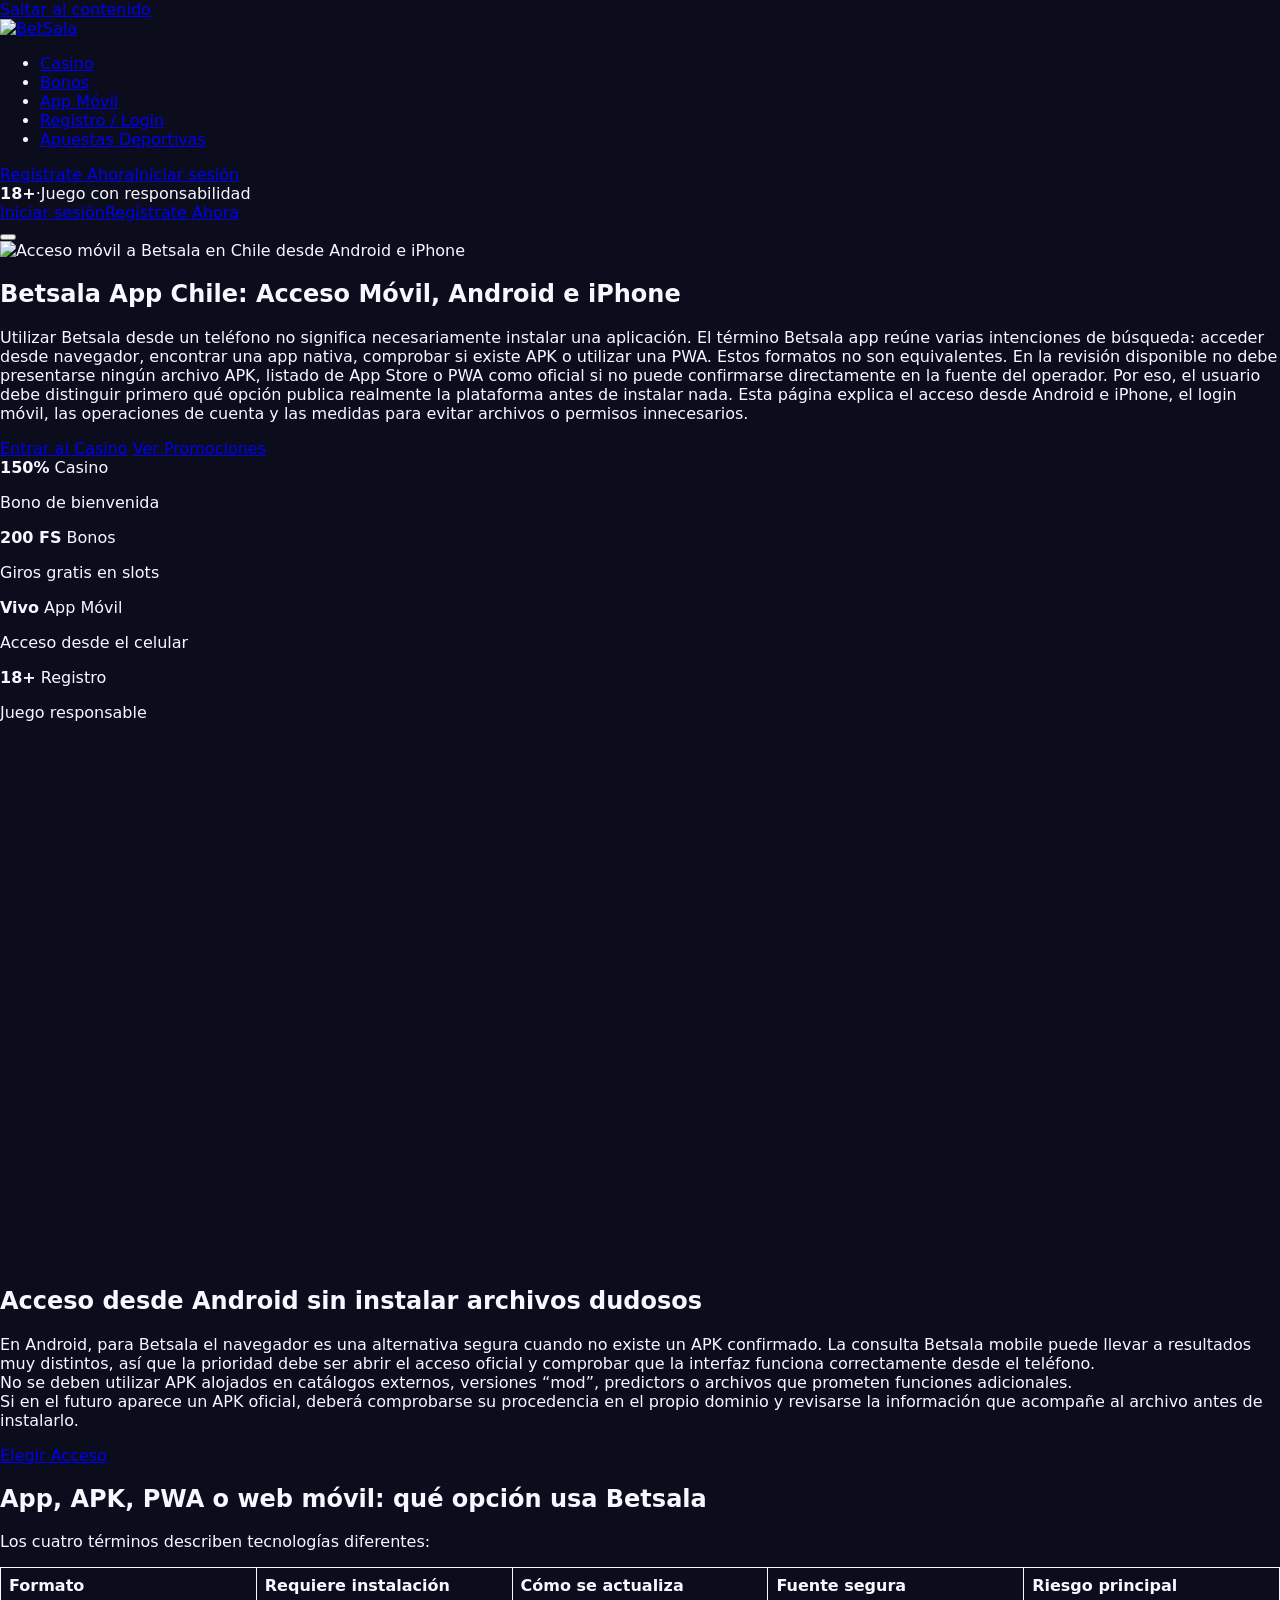
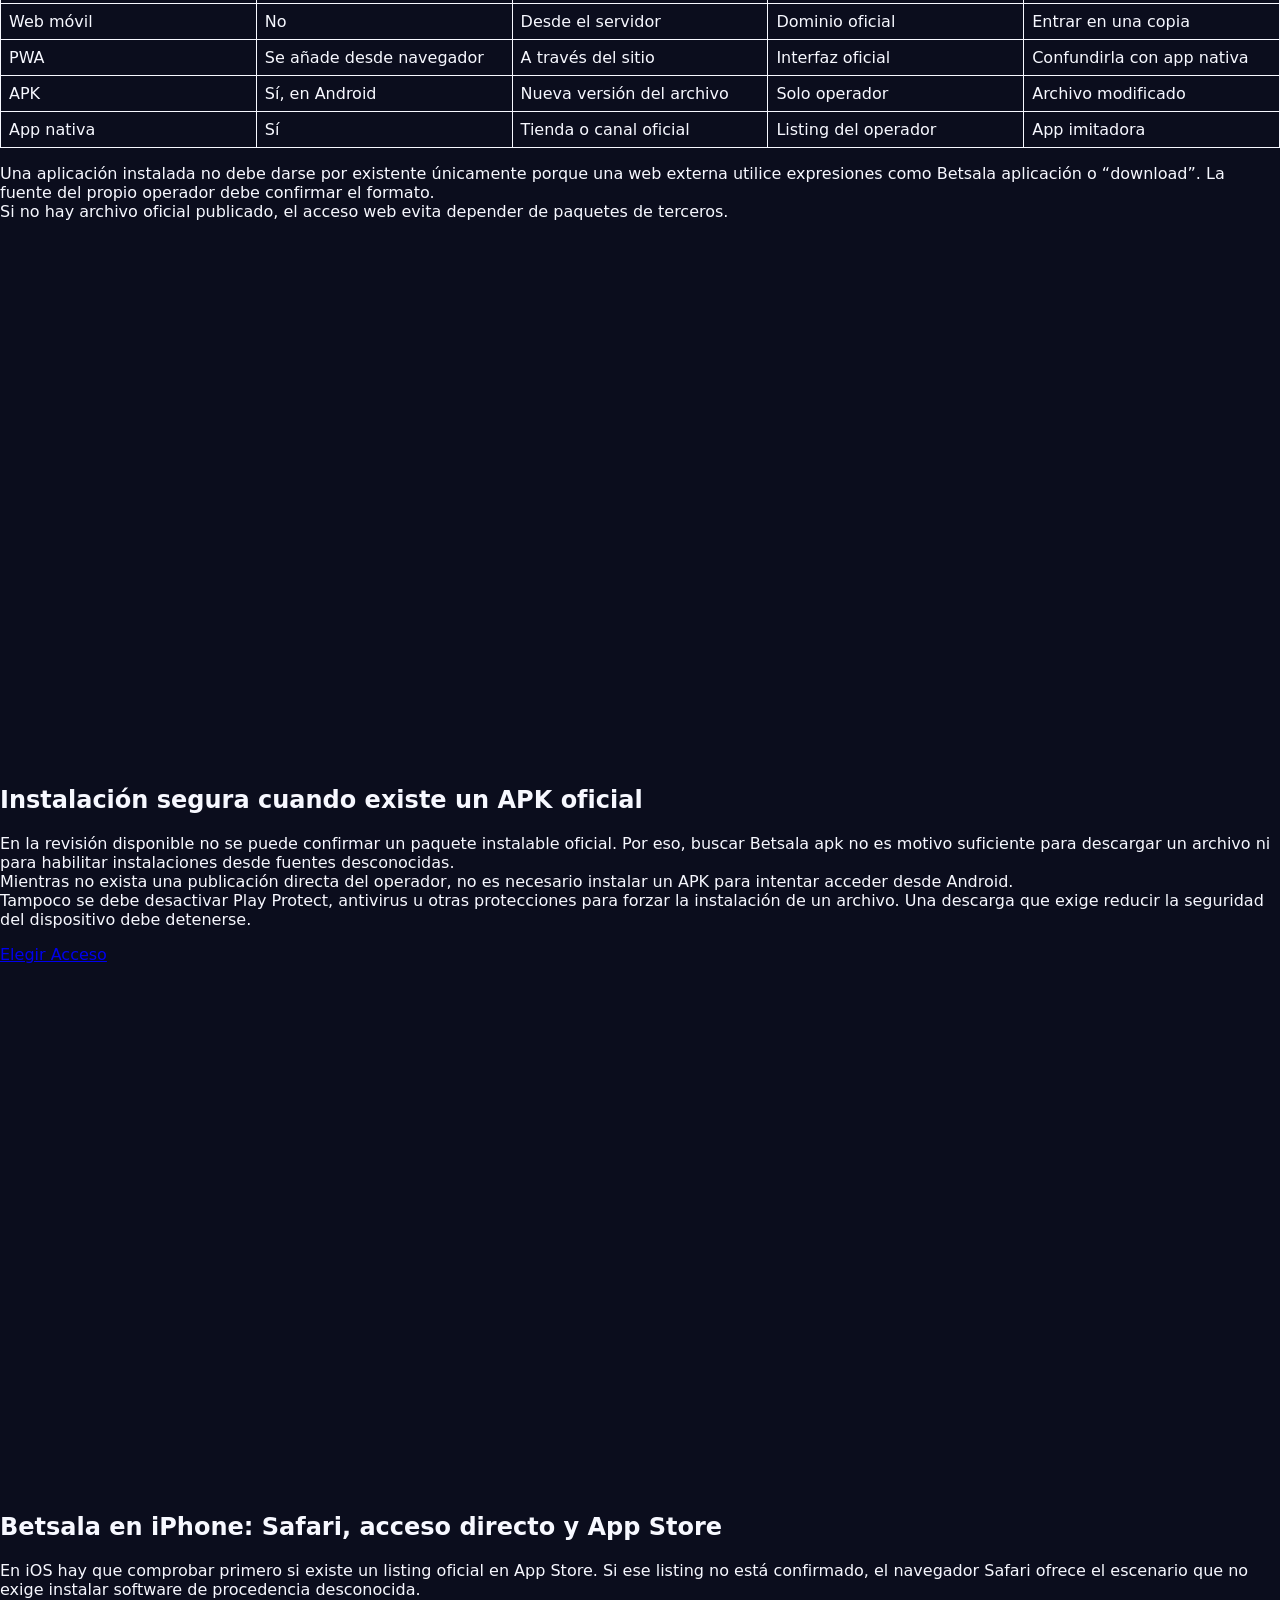
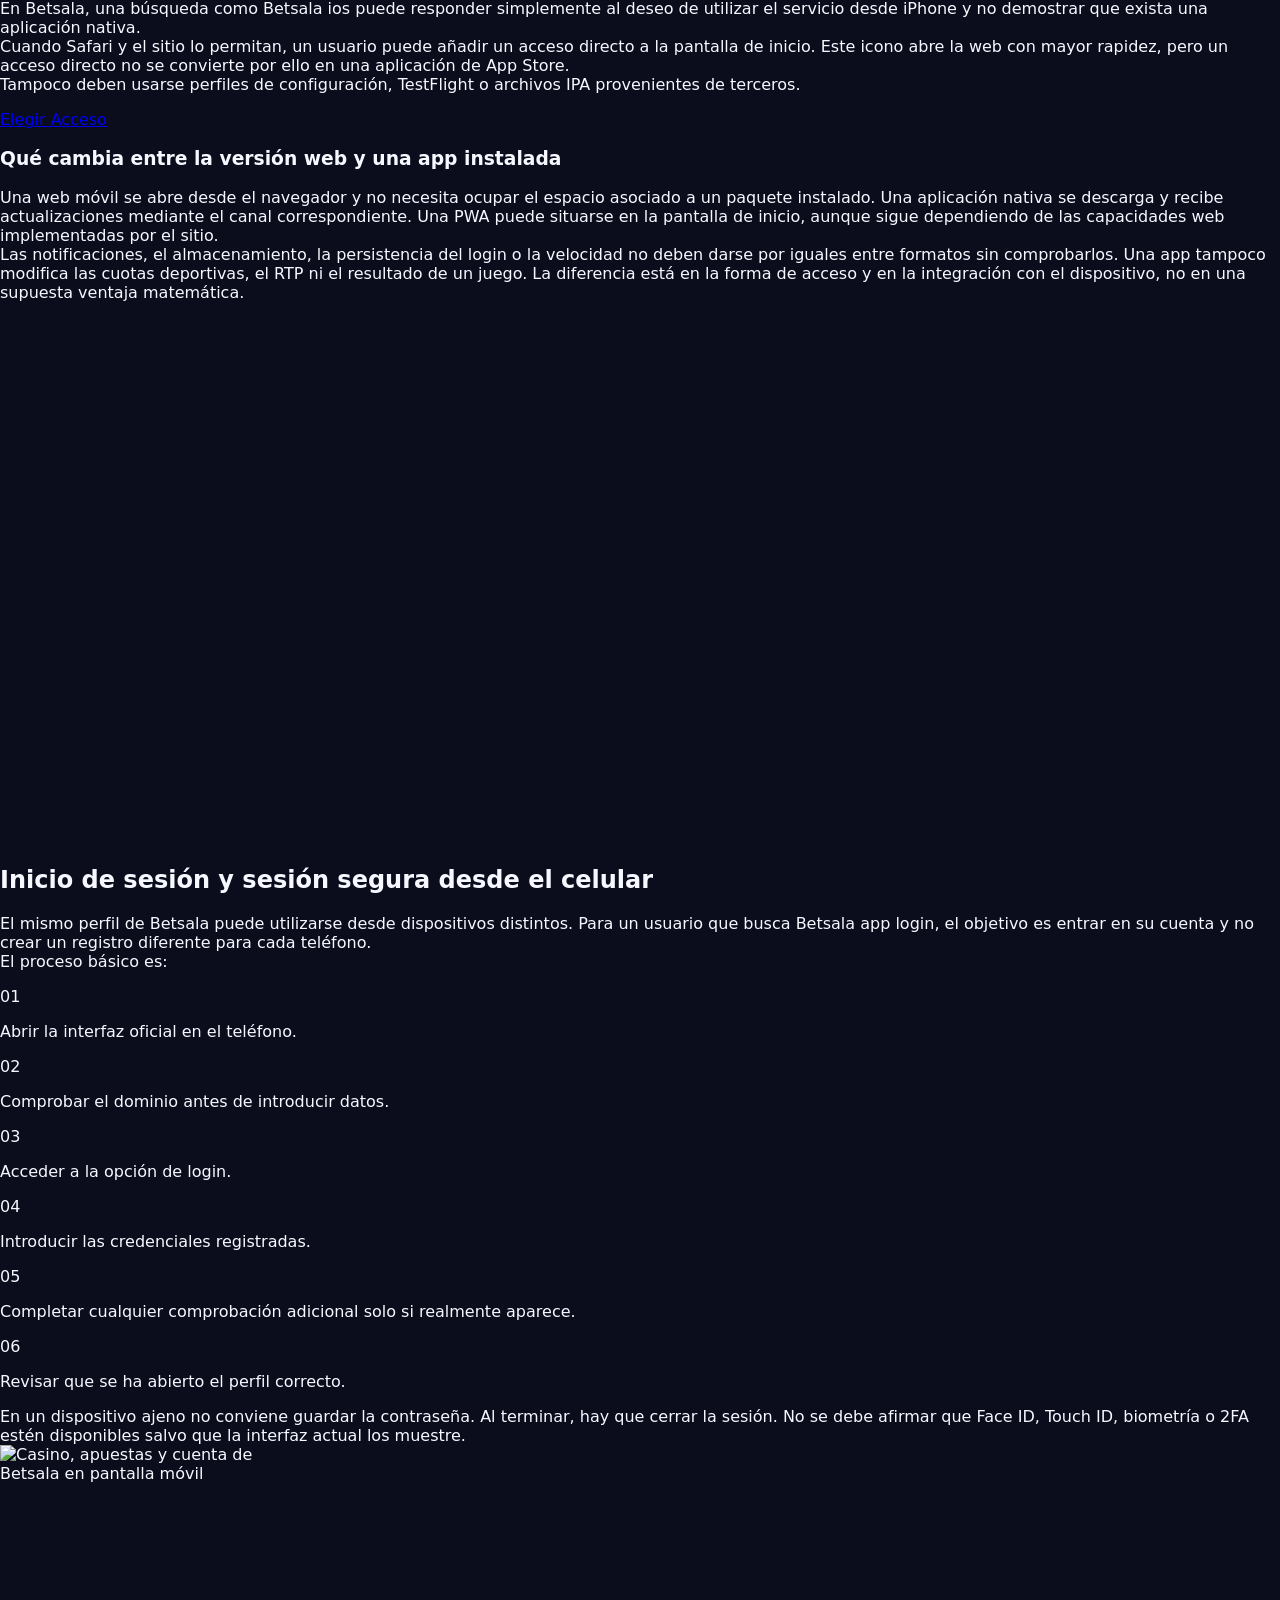
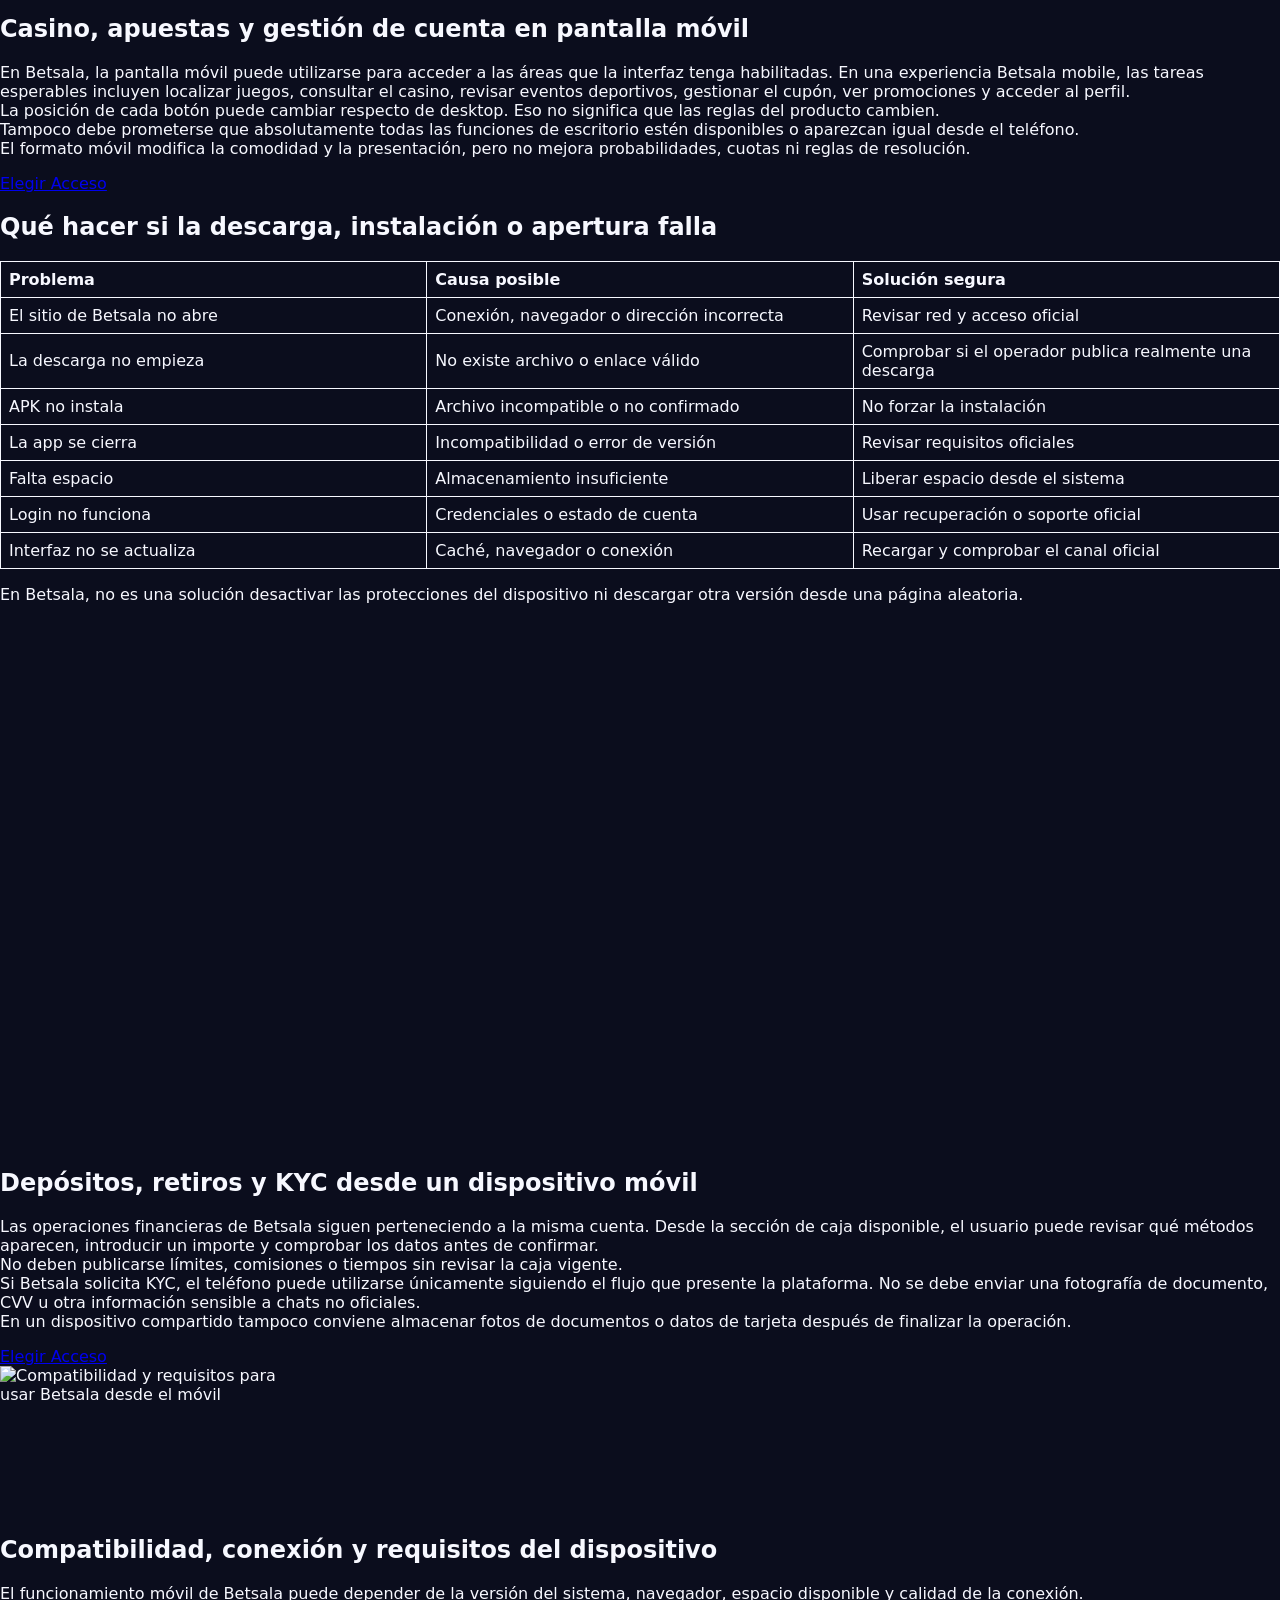
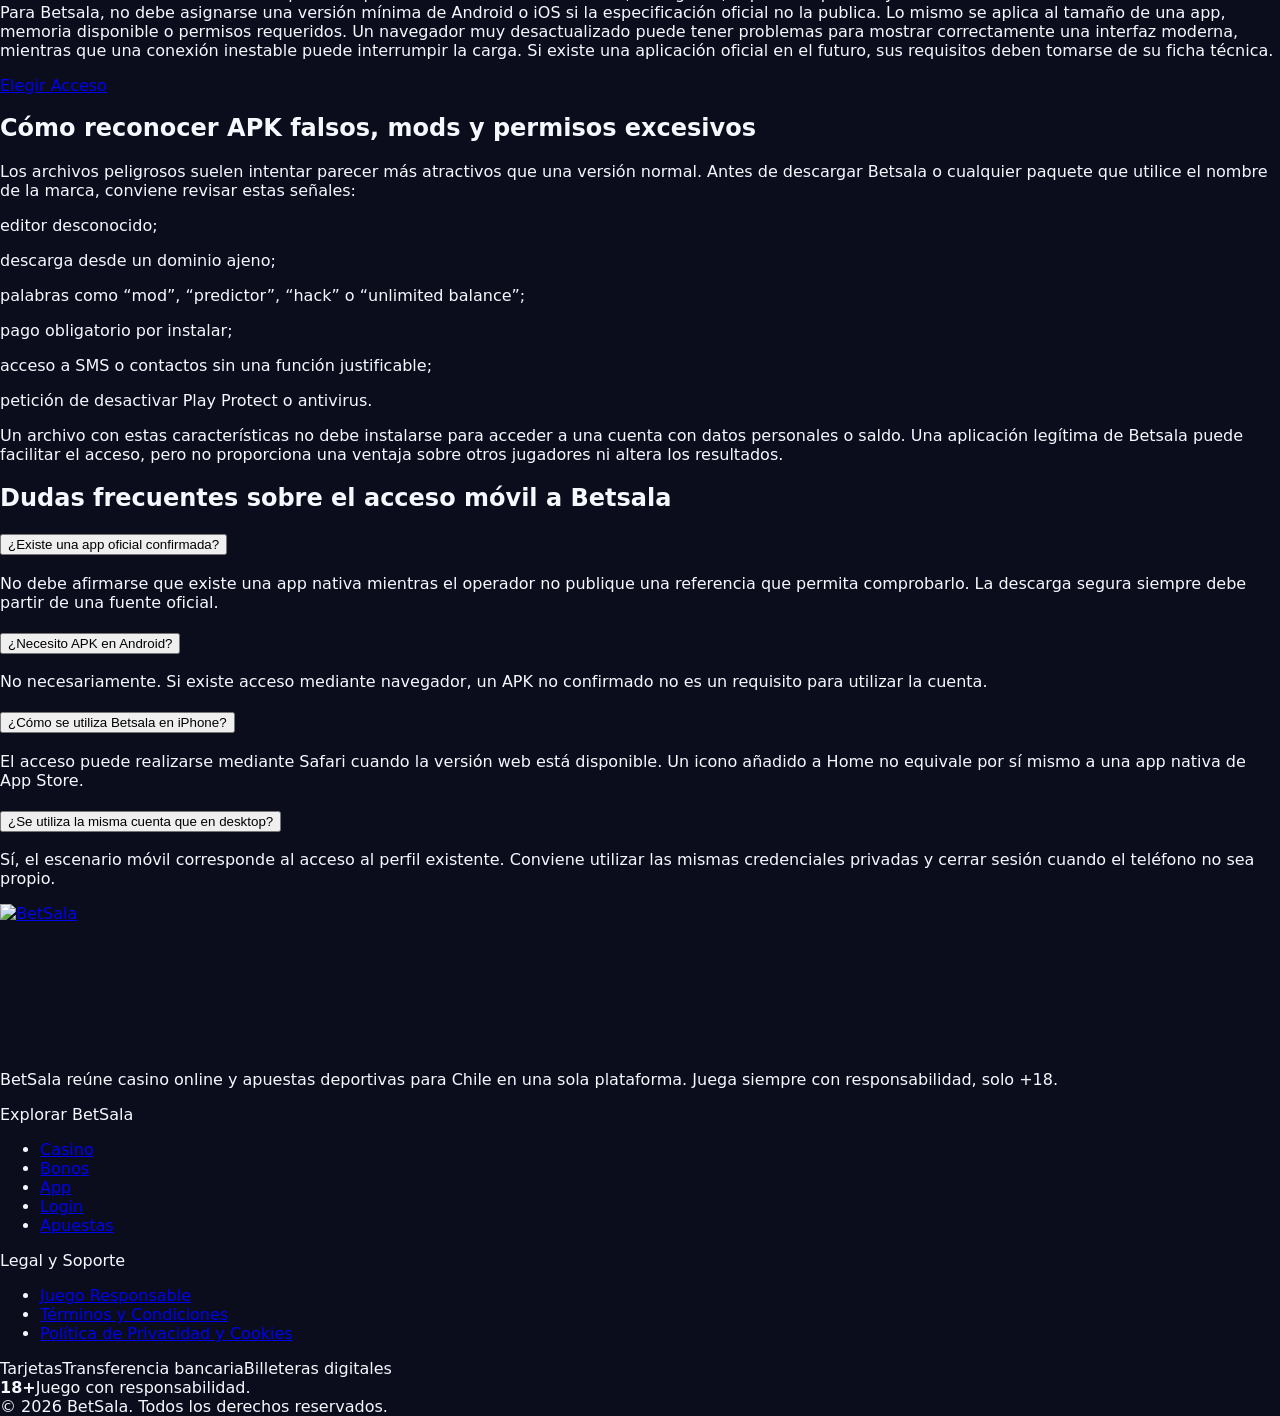
==== commit 595bbfa9: "Update index.html" ====
--- a/app-movil/index.html
+++ b/app-movil/index.html
@@ -1,15 +1,15 @@
 <!DOCTYPE html>
-<html lang="en-US"><head><meta charset="UTF-8"><meta name="viewport" content="width=device-width, initial-scale=1"><meta name="robots" content="index, follow, max-image-preview:large, max-snippet:-1, max-video-preview:-1">
+<html lang="es-CL"><head><meta charset="UTF-8"><meta name="viewport" content="width=device-width, initial-scale=1"><meta name="robots" content="index, follow, max-image-preview:large, max-snippet:-1, max-video-preview:-1">
 
 	<!-- This site is optimized with the Yoast SEO plugin v28.5 - https://yoast.com/product/yoast-seo-wordpress/ -->
 	<title>Betsala App Chile: Acceso Móvil para Android e iPhone</title>
 	<meta name="description" content="Betsala App Chile: revisa acceso móvil, Android, iPhone, web, APK y seguridad antes de iniciar sesión o instalar cualquier archivo 18+.">
-	<link rel="canonical" href="/app-movil/">
-	<meta property="og:locale" content="en_US">
+	<link rel="canonical" href="/sportsbook/app-movil/">
+	<meta property="og:locale" content="es_CL">
 	<meta property="og:type" content="article">
 	<meta property="og:title" content="Betsala App Chile: Acceso Móvil para Android e iPhone">
 	<meta property="og:description" content="Betsala App Chile: revisa acceso móvil, Android, iPhone, web, APK y seguridad antes de iniciar sesión o instalar cualquier archivo 18+.">
-	<meta property="og:url" content="/app-movil/">
+	<meta property="og:url" content="/sportsbook/app-movil/">
 	<meta property="og:site_name" content="newBetsala1">
 	<meta property="article:modified_time" content="2026-09-23T07:15:39+00:00">
 	<meta name="twitter:card" content="summary_large_image">
@@ -21,8 +21,8 @@
 
 
 
-<link rel="icon" type="image/png" href="/wp-content/uploads/2026/09/betsala-favicon-default.png">
-<link rel="apple-touch-icon" href="/wp-content/uploads/2026/09/betsala-favicon-default.png">
+<link rel="icon" type="image/png" href="/sportsbook/wp-content/uploads/2026/09/betsala-favicon-default.png">
+<link rel="apple-touch-icon" href="/sportsbook/wp-content/uploads/2026/09/betsala-favicon-default.png">
 <style id="wp-emoji-styles-inline-css">
 
 	img.wp-smiley, img.emoji {
@@ -62,27 +62,27 @@
 /*# sourceURL=global-styles-inline-css */
 </style>
 
-<link rel="stylesheet" id="betsala-main-css" href="/wp-content/themes/betsala-v614/assets/css/main.css?ver=1790001087" media="all">
+<link rel="stylesheet" id="betsala-main-css" href="/sportsbook/wp-content/themes/betsala-v614/assets/css/main.css?ver=1790001087" media="all">
 <link rel="EditURI" type="application/rsd+xml" title="RSD" href="/xmlrpc.php?rsd">
 <meta name="generator" content="WordPress 7.1.2">
 <link rel="shortlink" href="/?p=108">
 
-<script type="application/ld+json">{"@context":"https://schema.org","@type":"Organization","name":"BetSala","url":"/","logo":"/wp-content/uploads/2026/09/betsala-logo-default.png"}</script>
+<script type="application/ld+json">{"@context":"https://schema.org","@type":"Organization","name":"BetSala","url":"/","logo":"/sportsbook/wp-content/uploads/2026/09/betsala-logo-default.png"}</script>
 </head>
 <body class="wp-singular page-template page-template-template-main-casino page-template-template-main-casino-php page page-id-108 wp-embed-responsive wp-theme-betsala-v614 betsala-theme betsala-v614 header-layout-top" style="--betsala-sidebar-width:260px;"><a class="skip-link" href="#main">Saltar al contenido</a>
-<header class="site-header" data-header data-header-layout="top"><div class="container header-inner"><div class="brand-wrap"><a class="custom-logo-link" href="/" rel="home"><img width="360" height="80" src="/wp-content/uploads/2026/09/betsala-logo-default.png" class="custom-logo" alt="BetSala" decoding="async" srcset="/wp-content/uploads/2026/09/betsala-logo-default.png 360w, /wp-content/uploads/2026/09/betsala-logo-default-300x67.png 300w" sizes="(max-width: 360px) 100vw, 360px"></a></div>
-<nav id="betsala-mobile-nav" class="main-nav" aria-label="Navegación principal" data-nav><ul class="main-nav-list"><li><a href="/">Casino</a></li><li><a href="/bonos/">Bonos</a></li><li><a href="/app-movil/">App Móvil</a></li><li><a href="/login/">Registro / Login</a></li><li><a href="/apuestas-deportivas/">Apuestas Deportivas</a></li></ul><div class="mobile-nav-footer"><a class="btn btn-primary btn-block mobile-nav-cta" href="/play-and-win/" rel="nofollow sponsored" data-betsala-referral="1">Regístrate Ahora</a><a class="btn btn-ghost btn-block mobile-nav-login" href="/play-and-win/" rel="nofollow sponsored" data-betsala-referral="1">Iniciar sesión</a><div class="mobile-nav-responsible"><strong>18+</strong><span>·</span><span>Juego con responsabilidad</span></div></div></nav>
-<div class="header-actions"><a class="btn btn-ghost desktop-action" href="/play-and-win/" rel="nofollow sponsored" data-betsala-referral="1">Iniciar sesión</a><a class="btn btn-primary header-register-cta" href="/play-and-win/" rel="nofollow sponsored" data-betsala-referral="1">Regístrate Ahora</a></div><button class="menu-toggle" type="button" aria-expanded="false" aria-controls="betsala-mobile-nav" aria-label="Abrir menú" data-menu-toggle><span></span><span></span><span></span></button>
+<header class="site-header" data-header data-header-layout="top"><div class="container header-inner"><div class="brand-wrap"><a class="custom-logo-link" href="/" rel="home"><img width="360" height="80" src="/sportsbook/wp-content/uploads/2026/09/betsala-logo-default.png" class="custom-logo" alt="BetSala" decoding="async" srcset="/sportsbook/wp-content/uploads/2026/09/betsala-logo-default.png 360w, /sportsbook/wp-content/uploads/2026/09/betsala-logo-default-300x67.png 300w" sizes="(max-width: 360px) 100vw, 360px"></a></div>
+<nav id="betsala-mobile-nav" class="main-nav" aria-label="Navegación principal" data-nav><ul class="main-nav-list"><li><a href="/sportsbook/">Casino</a></li><li><a href="/sportsbook/bonos/">Bonos</a></li><li><a href="/sportsbook/app-movil/">App Móvil</a></li><li><a href="/sportsbook/login/">Registro / Login</a></li><li><a href="/sportsbook/apuestas-deportivas/">Apuestas Deportivas</a></li></ul><div class="mobile-nav-footer"><a class="btn btn-primary btn-block mobile-nav-cta" href="/sportsbook/play-and-win/" rel="nofollow sponsored" data-betsala-referral="1">Regístrate Ahora</a><a class="btn btn-ghost btn-block mobile-nav-login" href="/sportsbook/play-and-win/" rel="nofollow sponsored" data-betsala-referral="1">Iniciar sesión</a><div class="mobile-nav-responsible"><strong>18+</strong><span>·</span><span>Juego con responsabilidad</span></div></div></nav>
+<div class="header-actions"><a class="btn btn-ghost desktop-action" href="/sportsbook/play-and-win/" rel="nofollow sponsored" data-betsala-referral="1">Iniciar sesión</a><a class="btn btn-primary header-register-cta" href="/sportsbook/play-and-win/" rel="nofollow sponsored" data-betsala-referral="1">Regístrate Ahora</a></div><button class="menu-toggle" type="button" aria-expanded="false" aria-controls="betsala-mobile-nav" aria-label="Abrir menú" data-menu-toggle><span></span><span></span><span></span></button>
 </div>
 </header>
 <main id="main" class="site-main">
 <section class="betsala-block hero article-hero betsala-hero">
-    <img decoding="async" width="500" height="500" src="/wp-content/uploads/2026/09/Ruleta-de-la-Fortuna.webp" class="hero-bg-image" alt="Acceso móvil a Betsala en Chile desde Android e iPhone" loading="eager" fetchpriority="high" srcset="/wp-content/uploads/2026/09/Ruleta-de-la-Fortuna.webp 500w, /wp-content/uploads/2026/09/Ruleta-de-la-Fortuna-300x300.webp 300w, /wp-content/uploads/2026/09/Ruleta-de-la-Fortuna-150x150.webp 150w" sizes="(max-width: 500px) 100vw, 500px">    <div class="hero-grid-glow" aria-hidden="true"></div>
+    <img decoding="async" width="500" height="500" src="/sportsbook/wp-content/uploads/2026/09/Ruleta-de-la-Fortuna.webp" class="hero-bg-image" alt="Acceso móvil a Betsala en Chile desde Android e iPhone" loading="eager" fetchpriority="high" srcset="/sportsbook/wp-content/uploads/2026/09/Ruleta-de-la-Fortuna.webp 500w, /sportsbook/wp-content/uploads/2026/09/Ruleta-de-la-Fortuna-300x300.webp 300w, /sportsbook/wp-content/uploads/2026/09/Ruleta-de-la-Fortuna-150x150.webp 150w" sizes="(max-width: 500px) 100vw, 500px">    <div class="hero-grid-glow" aria-hidden="true"></div>
     <div class="container hero-layout">
         <div class="hero-copy">
             <h1><span class="text-gradient">Betsala App Chile: </span>Acceso Móvil, Android e iPhone</h1>            <div class="hero-lead source-intro"><p>Utilizar Betsala desde un teléfono no significa necesariamente instalar una aplicación. El término Betsala app reúne varias intenciones de búsqueda: acceder desde navegador, encontrar una app nativa, comprobar si existe APK o utilizar una PWA. Estos formatos no son equivalentes. En la revisión disponible no debe presentarse ningún archivo APK, listado de App Store o PWA como oficial si no puede confirmarse directamente en la fuente del operador. Por eso, el usuario debe distinguir primero qué opción publica realmente la plataforma antes de instalar nada. Esta página explica el acceso desde Android e iPhone, el login móvil, las operaciones de cuenta y las medidas para evitar archivos o permisos innecesarios.</p>
 </div>                            <div class="hero-cta align-left">
-                    <a class="btn btn-primary btn-xl" href="/play-and-win/" rel="nofollow sponsored" data-betsala-referral="1">Entrar al Casino</a>                    <a class="btn btn-outline btn-xl" href="/play-and-win/" rel="nofollow sponsored" data-betsala-referral="1">Ver Promociones</a>                </div>
+                    <a class="btn btn-primary btn-xl" href="/sportsbook/play-and-win/" rel="nofollow sponsored" data-betsala-referral="1">Entrar al Casino</a>                    <a class="btn btn-outline btn-xl" href="/sportsbook/play-and-win/" rel="nofollow sponsored" data-betsala-referral="1">Ver Promociones</a>                </div>
                     </div>
     </div>
             <div class="container hero-info-grid" role="list" aria-label="Información destacada">
@@ -101,11 +101,11 @@
 <section class="betsala-block betsala-media-cards section section-showcase">
     <div class="container">
         <div class="media-cards-primary split-intro image-left">
-            <div class="showcase-image media-cards-media split-intro-media"><img decoding="async" width="700" height="525" src="/wp-content/uploads/2026/09/registro.webp" class="attachment-large size-large" alt="Acceso móvil a Betsala desde Android sin instalar APK" loading="lazy" srcset="/wp-content/uploads/2026/09/registro.webp 700w, /wp-content/uploads/2026/09/registro-300x225.webp 300w" sizes="auto, (max-width: 700px) 100vw, 700px"></div>            <div class="media-cards-copy split-intro-copy">
+            <div class="showcase-image media-cards-media split-intro-media"><img decoding="async" width="700" height="525" src="/sportsbook/wp-content/uploads/2026/09/registro.webp" class="attachment-large size-large" alt="Acceso móvil a Betsala desde Android sin instalar APK" loading="lazy" srcset="/sportsbook/wp-content/uploads/2026/09/registro.webp 700w, /sportsbook/wp-content/uploads/2026/09/registro-300x225.webp 300w" sizes="auto, (max-width: 700px) 100vw, 700px"></div>            <div class="media-cards-copy split-intro-copy">
                                 <h2 class="betsala-section-title"><span class="text-gradient">Acceso desde Android sin instalar archivos dudosos</span></h2>                <div class="source-copy"><p>En Android, para Betsala el navegador es una alternativa segura cuando no existe un APK confirmado. La consulta Betsala mobile puede llevar a resultados muy distintos, así que la prioridad debe ser abrir el acceso oficial y comprobar que la interfaz funciona correctamente desde el teléfono.<br>
 No se deben utilizar APK alojados en catálogos externos, versiones “mod”, predictors o archivos que prometen funciones adicionales.<br>
 Si en el futuro aparece un APK oficial, deberá comprobarse su procedencia en el propio dominio y revisarse la información que acompañe al archivo antes de instalarlo.</p>
-</div>                <div class="split-intro-cta align-center"><a class="btn btn-primary btn-lg" href="/play-and-win/" rel="nofollow sponsored" data-betsala-referral="1">Elegir Acceso</a></div>            </div>
+</div>                <div class="split-intro-cta align-center"><a class="btn btn-primary btn-lg" href="/sportsbook/play-and-win/" rel="nofollow sponsored" data-betsala-referral="1">Elegir Acceso</a></div>            </div>
         </div>
             </div>
 </section>
@@ -136,11 +136,11 @@
 <section class="betsala-block betsala-media-cards section section-showcase">
     <div class="container">
         <div class="media-cards-primary split-intro image-right">
-            <div class="showcase-image media-cards-media split-intro-media"><img decoding="async" width="700" height="525" src="/wp-content/uploads/2026/09/Betsala-casino-un-formato-digital-con-sabor-chileno.webp" class="attachment-large size-large" alt="Instalación segura de un APK oficial de Betsala cuando esté disponible" loading="lazy" srcset="/wp-content/uploads/2026/09/Betsala-casino-un-formato-digital-con-sabor-chileno.webp 700w, /wp-content/uploads/2026/09/Betsala-casino-un-formato-digital-con-sabor-chileno-300x225.webp 300w" sizes="auto, (max-width: 700px) 100vw, 700px"></div>            <div class="media-cards-copy split-intro-copy">
+            <div class="showcase-image media-cards-media split-intro-media"><img decoding="async" width="700" height="525" src="/sportsbook/wp-content/uploads/2026/09/Betsala-casino-un-formato-digital-con-sabor-chileno.webp" class="attachment-large size-large" alt="Instalación segura de un APK oficial de Betsala cuando esté disponible" loading="lazy" srcset="/sportsbook/wp-content/uploads/2026/09/Betsala-casino-un-formato-digital-con-sabor-chileno.webp 700w, /sportsbook/wp-content/uploads/2026/09/Betsala-casino-un-formato-digital-con-sabor-chileno-300x225.webp 300w" sizes="auto, (max-width: 700px) 100vw, 700px"></div>            <div class="media-cards-copy split-intro-copy">
                                 <h2 class="betsala-section-title"><span class="text-gradient">Instalación segura cuando existe un APK oficial</span></h2>                <div class="source-copy"><p>En la revisión disponible no se puede confirmar un paquete instalable oficial. Por eso, buscar Betsala apk no es motivo suficiente para descargar un archivo ni para habilitar instalaciones desde fuentes desconocidas.<br>
 Mientras no exista una publicación directa del operador, no es necesario instalar un APK para intentar acceder desde Android.<br>
 Tampoco se debe desactivar Play Protect, antivirus u otras protecciones para forzar la instalación de un archivo. Una descarga que exige reducir la seguridad del dispositivo debe detenerse.</p>
-</div>                <div class="split-intro-cta align-center"><a class="btn btn-primary btn-lg" href="/play-and-win/" rel="nofollow sponsored" data-betsala-referral="1">Elegir Acceso</a></div>            </div>
+</div>                <div class="split-intro-cta align-center"><a class="btn btn-primary btn-lg" href="/sportsbook/play-and-win/" rel="nofollow sponsored" data-betsala-referral="1">Elegir Acceso</a></div>            </div>
         </div>
             </div>
 </section>
@@ -149,12 +149,12 @@
 <section class="betsala-block betsala-media-cards section section-showcase betsala-media-cards--alt">
     <div class="container">
         <div class="media-cards-primary split-intro image-left">
-            <div class="showcase-image media-cards-media split-intro-media"><img decoding="async" width="700" height="525" src="/wp-content/uploads/2026/09/Antes-de-meter-saldo-mira-esto-por-ultima-vez-1.webp" class="attachment-large size-large" alt="Acceso a Betsala en iPhone desde Safari y pantalla de inicio" loading="lazy" srcset="/wp-content/uploads/2026/09/Antes-de-meter-saldo-mira-esto-por-ultima-vez-1.webp 700w, /wp-content/uploads/2026/09/Antes-de-meter-saldo-mira-esto-por-ultima-vez-1-300x225.webp 300w" sizes="auto, (max-width: 700px) 100vw, 700px"></div>            <div class="media-cards-copy split-intro-copy">
+            <div class="showcase-image media-cards-media split-intro-media"><img decoding="async" width="700" height="525" src="/sportsbook/wp-content/uploads/2026/09/Antes-de-meter-saldo-mira-esto-por-ultima-vez-1.webp" class="attachment-large size-large" alt="Acceso a Betsala en iPhone desde Safari y pantalla de inicio" loading="lazy" srcset="/sportsbook/wp-content/uploads/2026/09/Antes-de-meter-saldo-mira-esto-por-ultima-vez-1.webp 700w, /sportsbook/wp-content/uploads/2026/09/Antes-de-meter-saldo-mira-esto-por-ultima-vez-1-300x225.webp 300w" sizes="auto, (max-width: 700px) 100vw, 700px"></div>            <div class="media-cards-copy split-intro-copy">
                                 <h2 class="betsala-section-title"><span class="text-gradient">Betsala en iPhone: Safari, acceso directo y App Store</span></h2>                <div class="source-copy"><p>En iOS hay que comprobar primero si existe un listing oficial en App Store. Si ese listing no está confirmado, el navegador Safari ofrece el escenario que no exige instalar software de procedencia desconocida.<br>
 En Betsala, una búsqueda como Betsala ios puede responder simplemente al deseo de utilizar el servicio desde iPhone y no demostrar que exista una aplicación nativa.<br>
 Cuando Safari y el sitio lo permitan, un usuario puede añadir un acceso directo a la pantalla de inicio. Este icono abre la web con mayor rapidez, pero un acceso directo no se convierte por ello en una aplicación de App Store.<br>
 Tampoco deben usarse perfiles de configuración, TestFlight o archivos IPA provenientes de terceros.</p>
-</div>                <div class="split-intro-cta align-center"><a class="btn btn-primary btn-lg" href="/play-and-win/" rel="nofollow sponsored" data-betsala-referral="1">Elegir Acceso</a></div>            </div>
+</div>                <div class="split-intro-cta align-center"><a class="btn btn-primary btn-lg" href="/sportsbook/play-and-win/" rel="nofollow sponsored" data-betsala-referral="1">Elegir Acceso</a></div>            </div>
         </div>
             </div>
 </section>
@@ -177,7 +177,7 @@
 <section class="betsala-block betsala-payments payments-section">
         <div class="container">
         <div class="payments-intro split-intro image-right">
-            <div class="payments-image split-intro-media"><img decoding="async" width="700" height="525" src="/wp-content/uploads/2026/09/Como-activar-tu-bono-sin-meter-la-pata.webp" class="attachment-medium_large size-medium_large" alt="Inicio de sesión seguro en Betsala desde el celular" loading="lazy" srcset="/wp-content/uploads/2026/09/Como-activar-tu-bono-sin-meter-la-pata.webp 700w, /wp-content/uploads/2026/09/Como-activar-tu-bono-sin-meter-la-pata-300x225.webp 300w" sizes="auto, (max-width: 700px) 100vw, 700px"></div>            <div class="payments-copy split-intro-copy">
+            <div class="payments-image split-intro-media"><img decoding="async" width="700" height="525" src="/sportsbook/wp-content/uploads/2026/09/Como-activar-tu-bono-sin-meter-la-pata.webp" class="attachment-medium_large size-medium_large" alt="Inicio de sesión seguro en Betsala desde el celular" loading="lazy" srcset="/sportsbook/wp-content/uploads/2026/09/Como-activar-tu-bono-sin-meter-la-pata.webp 700w, /sportsbook/wp-content/uploads/2026/09/Como-activar-tu-bono-sin-meter-la-pata-300x225.webp 300w" sizes="auto, (max-width: 700px) 100vw, 700px"></div>            <div class="payments-copy split-intro-copy">
                                 <h2 class="betsala-section-title"><span class="text-gradient">Inicio de sesión y sesión segura desde el celular</span></h2>                <div class="source-copy"><p>El mismo perfil de Betsala puede utilizarse desde dispositivos distintos. Para un usuario que busca Betsala app login, el objetivo es entrar en su cuenta y no crear un registro diferente para cada teléfono.<br>
 El proceso básico es:</p>
 </div>            </div>
@@ -212,12 +212,12 @@
 <section class="betsala-block betsala-media-cards section section-showcase">
     <div class="container">
         <div class="media-cards-primary split-intro image-left">
-            <div class="showcase-image media-cards-media split-intro-media"><img decoding="async" width="700" height="525" src="/wp-content/uploads/2026/09/Betsala-Registro-Casino-Chile-crea-tu-cuenta-y-entra-sin-vueltas-raras.webp" class="attachment-large size-large" alt="Casino, apuestas y cuenta de Betsala en pantalla móvil" loading="lazy" srcset="/wp-content/uploads/2026/09/Betsala-Registro-Casino-Chile-crea-tu-cuenta-y-entra-sin-vueltas-raras.webp 700w, /wp-content/uploads/2026/09/Betsala-Registro-Casino-Chile-crea-tu-cuenta-y-entra-sin-vueltas-raras-300x225.webp 300w" sizes="auto, (max-width: 700px) 100vw, 700px"></div>            <div class="media-cards-copy split-intro-copy">
+            <div class="showcase-image media-cards-media split-intro-media"><img decoding="async" width="700" height="525" src="/sportsbook/wp-content/uploads/2026/09/Betsala-Registro-Casino-Chile-crea-tu-cuenta-y-entra-sin-vueltas-raras.webp" class="attachment-large size-large" alt="Casino, apuestas y cuenta de Betsala en pantalla móvil" loading="lazy" srcset="/sportsbook/wp-content/uploads/2026/09/Betsala-Registro-Casino-Chile-crea-tu-cuenta-y-entra-sin-vueltas-raras.webp 700w, /sportsbook/wp-content/uploads/2026/09/Betsala-Registro-Casino-Chile-crea-tu-cuenta-y-entra-sin-vueltas-raras-300x225.webp 300w" sizes="auto, (max-width: 700px) 100vw, 700px"></div>            <div class="media-cards-copy split-intro-copy">
                                 <h2 class="betsala-section-title"><span class="text-gradient">Casino, apuestas y gestión de cuenta en pantalla móvil</span></h2>                <div class="source-copy"><p>En Betsala, la pantalla móvil puede utilizarse para acceder a las áreas que la interfaz tenga habilitadas. En una experiencia Betsala mobile, las tareas esperables incluyen localizar juegos, consultar el casino, revisar eventos deportivos, gestionar el cupón, ver promociones y acceder al perfil.<br>
 La posición de cada botón puede cambiar respecto de desktop. Eso no significa que las reglas del producto cambien.<br>
 Tampoco debe prometerse que absolutamente todas las funciones de escritorio estén disponibles o aparezcan igual desde el teléfono.<br>
 El formato móvil modifica la comodidad y la presentación, pero no mejora probabilidades, cuotas ni reglas de resolución.</p>
-</div>                <div class="split-intro-cta align-center"><a class="btn btn-primary btn-lg" href="/play-and-win/" rel="nofollow sponsored" data-betsala-referral="1">Elegir Acceso</a></div>            </div>
+</div>                <div class="split-intro-cta align-center"><a class="btn btn-primary btn-lg" href="/sportsbook/play-and-win/" rel="nofollow sponsored" data-betsala-referral="1">Elegir Acceso</a></div>            </div>
         </div>
             </div>
 </section>
@@ -244,12 +244,12 @@
 <section class="betsala-block betsala-media-cards section section-showcase">
     <div class="container">
         <div class="media-cards-primary split-intro image-left">
-            <div class="showcase-image media-cards-media split-intro-media"><img decoding="async" width="700" height="525" src="/wp-content/uploads/2026/09/Descargar-Betsala-app-o-navegador-Usa-el-que-te-acomode-mas.webp" class="attachment-large size-large" alt="Depósitos, retiros y verificación KYC de Betsala desde móvil" loading="lazy" srcset="/wp-content/uploads/2026/09/Descargar-Betsala-app-o-navegador-Usa-el-que-te-acomode-mas.webp 700w, /wp-content/uploads/2026/09/Descargar-Betsala-app-o-navegador-Usa-el-que-te-acomode-mas-300x225.webp 300w" sizes="auto, (max-width: 700px) 100vw, 700px"></div>            <div class="media-cards-copy split-intro-copy">
+            <div class="showcase-image media-cards-media split-intro-media"><img decoding="async" width="700" height="525" src="/sportsbook/wp-content/uploads/2026/09/Descargar-Betsala-app-o-navegador-Usa-el-que-te-acomode-mas.webp" class="attachment-large size-large" alt="Depósitos, retiros y verificación KYC de Betsala desde móvil" loading="lazy" srcset="/sportsbook/wp-content/uploads/2026/09/Descargar-Betsala-app-o-navegador-Usa-el-que-te-acomode-mas.webp 700w, /sportsbook/wp-content/uploads/2026/09/Descargar-Betsala-app-o-navegador-Usa-el-que-te-acomode-mas-300x225.webp 300w" sizes="auto, (max-width: 700px) 100vw, 700px"></div>            <div class="media-cards-copy split-intro-copy">
                                 <h2 class="betsala-section-title"><span class="text-gradient">Depósitos, retiros y KYC desde un dispositivo móvil</span></h2>                <div class="source-copy"><p>Las operaciones financieras de Betsala siguen perteneciendo a la misma cuenta. Desde la sección de caja disponible, el usuario puede revisar qué métodos aparecen, introducir un importe y comprobar los datos antes de confirmar.<br>
 No deben publicarse límites, comisiones o tiempos sin revisar la caja vigente.<br>
 Si Betsala solicita KYC, el teléfono puede utilizarse únicamente siguiendo el flujo que presente la plataforma. No se debe enviar una fotografía de documento, CVV u otra información sensible a chats no oficiales.<br>
 En un dispositivo compartido tampoco conviene almacenar fotos de documentos o datos de tarjeta después de finalizar la operación.</p>
-</div>                <div class="split-intro-cta align-center"><a class="btn btn-primary btn-lg" href="/play-and-win/" rel="nofollow sponsored" data-betsala-referral="1">Elegir Acceso</a></div>            </div>
+</div>                <div class="split-intro-cta align-center"><a class="btn btn-primary btn-lg" href="/sportsbook/play-and-win/" rel="nofollow sponsored" data-betsala-referral="1">Elegir Acceso</a></div>            </div>
         </div>
             </div>
 </section>
@@ -258,16 +258,16 @@
 <section class="betsala-block betsala-media-cards section section-showcase betsala-media-cards--alt">
     <div class="container">
         <div class="media-cards-primary split-intro image-right">
-            <div class="showcase-image media-cards-media split-intro-media"><img decoding="async" width="700" height="525" src="/wp-content/uploads/2026/09/betsala-plataforma-casino-deportes-chile.webp" class="attachment-large size-large" alt="Compatibilidad y requisitos para usar Betsala desde el móvil" loading="lazy" srcset="/wp-content/uploads/2026/09/betsala-plataforma-casino-deportes-chile.webp 700w, /wp-content/uploads/2026/09/betsala-plataforma-casino-deportes-chile-300x225.webp 300w" sizes="auto, (max-width: 700px) 100vw, 700px"></div>            <div class="media-cards-copy split-intro-copy">
+            <div class="showcase-image media-cards-media split-intro-media"><img decoding="async" width="700" height="525" src="/sportsbook/wp-content/uploads/2026/09/betsala-plataforma-casino-deportes-chile.webp" class="attachment-large size-large" alt="Compatibilidad y requisitos para usar Betsala desde el móvil" loading="lazy" srcset="/sportsbook/wp-content/uploads/2026/09/betsala-plataforma-casino-deportes-chile.webp 700w, /sportsbook/wp-content/uploads/2026/09/betsala-plataforma-casino-deportes-chile-300x225.webp 300w" sizes="auto, (max-width: 700px) 100vw, 700px"></div>            <div class="media-cards-copy split-intro-copy">
                                 <h2 class="betsala-section-title"><span class="text-gradient">Compatibilidad, conexión y requisitos del dispositivo</span></h2>                <div class="source-copy"><p>El funcionamiento móvil de Betsala puede depender de la versión del sistema, navegador, espacio disponible y calidad de la conexión.<br>
 Para Betsala, no debe asignarse una versión mínima de Android o iOS si la especificación oficial no la publica. Lo mismo se aplica al tamaño de una app, memoria disponible o permisos requeridos. Un navegador muy desactualizado puede tener problemas para mostrar correctamente una interfaz moderna, mientras que una conexión inestable puede interrumpir la carga. Si existe una aplicación oficial en el futuro, sus requisitos deben tomarse de su ficha técnica.</p>
-</div>                <div class="split-intro-cta align-center"><a class="btn btn-primary btn-lg" href="/play-and-win/" rel="nofollow sponsored" data-betsala-referral="1">Elegir Acceso</a></div>            </div>
-        </div>
-            </div>
-</section>
-
-
-<section class="betsala-block betsala-payments payments-section has-section-background" style="--payments-section-bg:url(/wp-content/uploads/2026/09/Betsala-registro-crea-tu-cuenta-sin-hacer-turismo-por-mil-pantallas.webp)">
+</div>                <div class="split-intro-cta align-center"><a class="btn btn-primary btn-lg" href="/sportsbook/play-and-win/" rel="nofollow sponsored" data-betsala-referral="1">Elegir Acceso</a></div>            </div>
+        </div>
+            </div>
+</section>
+
+
+<section class="betsala-block betsala-payments payments-section has-section-background" style="--payments-section-bg:url(/sportsbook/wp-content/uploads/2026/09/Betsala-registro-crea-tu-cuenta-sin-hacer-turismo-por-mil-pantallas.webp)">
     <span class="payments-section-overlay" aria-hidden="true"></span>    <div class="container">
         <div class="payments-intro split-intro image-left no-image">
                         <div class="payments-copy split-intro-copy">
@@ -322,13 +322,13 @@
 </main>
 <footer class="site-footer"><div class="container">
     <div class="footer-top footer-top-two-menus">
-        <div class="footer-brand-column"><a class="custom-logo-link" href="/" rel="home"><img width="360" height="80" src="/wp-content/uploads/2026/09/betsala-logo-default.png" class="custom-logo" alt="BetSala" decoding="async" loading="lazy" srcset="/wp-content/uploads/2026/09/betsala-logo-default.png 360w, /wp-content/uploads/2026/09/betsala-logo-default-300x67.png 300w" sizes="auto, (max-width: 360px) 100vw, 360px"></a><p>BetSala reúne casino online y apuestas deportivas para Chile en una sola plataforma. Juega siempre con responsabilidad, solo +18.</p></div>
+        <div class="footer-brand-column"><a class="custom-logo-link" href="/" rel="home"><img width="360" height="80" src="/sportsbook/wp-content/uploads/2026/09/betsala-logo-default.png" class="custom-logo" alt="BetSala" decoding="async" loading="lazy" srcset="/sportsbook/wp-content/uploads/2026/09/betsala-logo-default.png 360w, /sportsbook/wp-content/uploads/2026/09/betsala-logo-default-300x67.png 300w" sizes="auto, (max-width: 360px) 100vw, 360px"></a><p>BetSala reúne casino online y apuestas deportivas para Chile en una sola plataforma. Juega siempre con responsabilidad, solo +18.</p></div>
         <div class="footer-menu-grid footer-menu-grid--2">
             <div class="footer-menu-column"><p class="footer-menu-heading">Explorar BetSala</p>
-                <ul class="footer-menu"><li><a href="/">Casino</a></li><li><a href="/bonos/">Bonos</a></li><li><a href="/app-movil/">App</a></li><li><a href="/login/">Login</a></li><li><a href="/apuestas-deportivas/">Apuestas</a></li></ul>
+                <ul class="footer-menu"><li><a href="/sportsbook/">Casino</a></li><li><a href="/sportsbook/bonos/">Bonos</a></li><li><a href="/sportsbook/app-movil/">App</a></li><li><a href="/sportsbook/login/">Login</a></li><li><a href="/sportsbook/apuestas-deportivas/">Apuestas</a></li></ul>
                             </div>
             <div class="footer-menu-column"><p class="footer-menu-heading">Legal y Soporte</p>
-                <ul class="footer-menu"><li><a href="/juego-responsable/">Juego Responsable</a></li><li><a href="/terminos-y-condiciones/">Términos y Condiciones</a></li><li><a href="/privacy-policy/">Política de Privacidad y Cookies</a></li></ul>
+                <ul class="footer-menu"><li><a href="/sportsbook/juego-responsable/">Juego Responsable</a></li><li><a href="/sportsbook/terminos-y-condiciones/">Términos y Condiciones</a></li><li><a href="/sportsbook/privacy-policy/">Política de Privacidad y Cookies</a></li></ul>
                             </div>
                     </div>
     </div>
@@ -339,9 +339,9 @@
         <span class="footer-copyright">© 2026 BetSala. Todos los derechos reservados.</span>
     </div>
 </div></footer><script type="speculationrules">
-{"prefetch":[{"source":"document","where":{"and":[{"href_matches":"/*"},{"not":{"href_matches":["/wp-*.php","/wp-admin/*","/wp-content/uploads/*","/wp-content/*","/wp-content/plugins/*","/wp-content/themes/betsala-v614/*","/*\\?(.+)"]}},{"not":{"selector_matches":"a[rel~=\"nofollow\"]"}},{"not":{"selector_matches":".no-prefetch, .no-prefetch a"}}]},"eagerness":"conservative"}]}
+{"prefetch":[{"source":"document","where":{"and":[{"href_matches":"/*"},{"not":{"href_matches":["/wp-*.php","/wp-admin/*","/sportsbook/wp-content/uploads/*","/sportsbook/wp-content/*","/sportsbook/wp-content/plugins/*","/sportsbook/wp-content/themes/betsala-v614/*","/*\\?(.+)"]}},{"not":{"selector_matches":"a[rel~=\"nofollow\"]"}},{"not":{"selector_matches":".no-prefetch, .no-prefetch a"}}]},"eagerness":"conservative"}]}
 </script>
-<script id="betsala-main-js" src="/wp-content/themes/betsala-v614/assets/js/main.js?ver=1790001087"></script>
+<script id="betsala-main-js" src="/sportsbook/wp-content/themes/betsala-v614/assets/js/main.js?ver=1790001087"></script>
 <script id="wp-emoji-settings" type="application/json">
 {"baseUrl":"https://s.w.org/images/core/emoji/17.0.2/72x72/","ext":".png","svgUrl":"https://s.w.org/images/core/emoji/17.0.2/svg/","svgExt":".svg","source":{"concatemoji":"/wp-includes/js/wp-emoji-release.min.js?ver=7.1.2"}}
 </script>
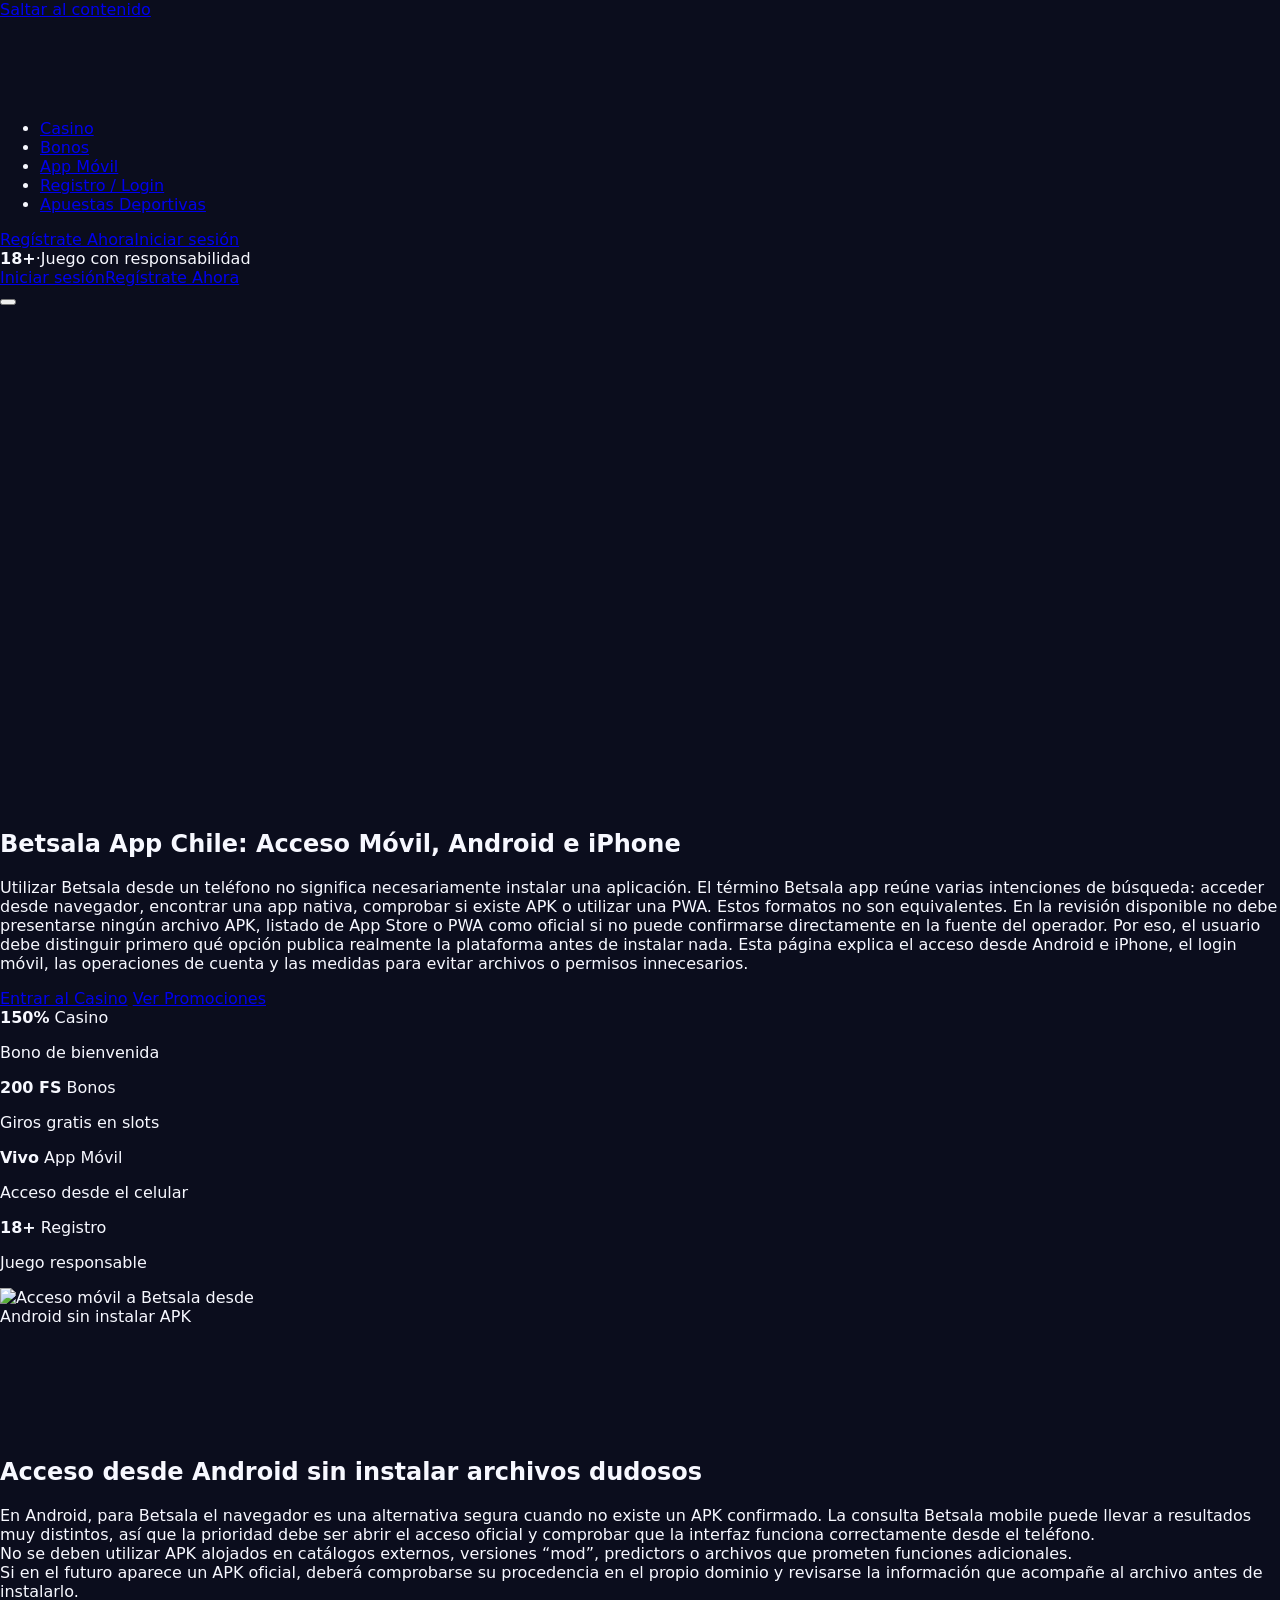
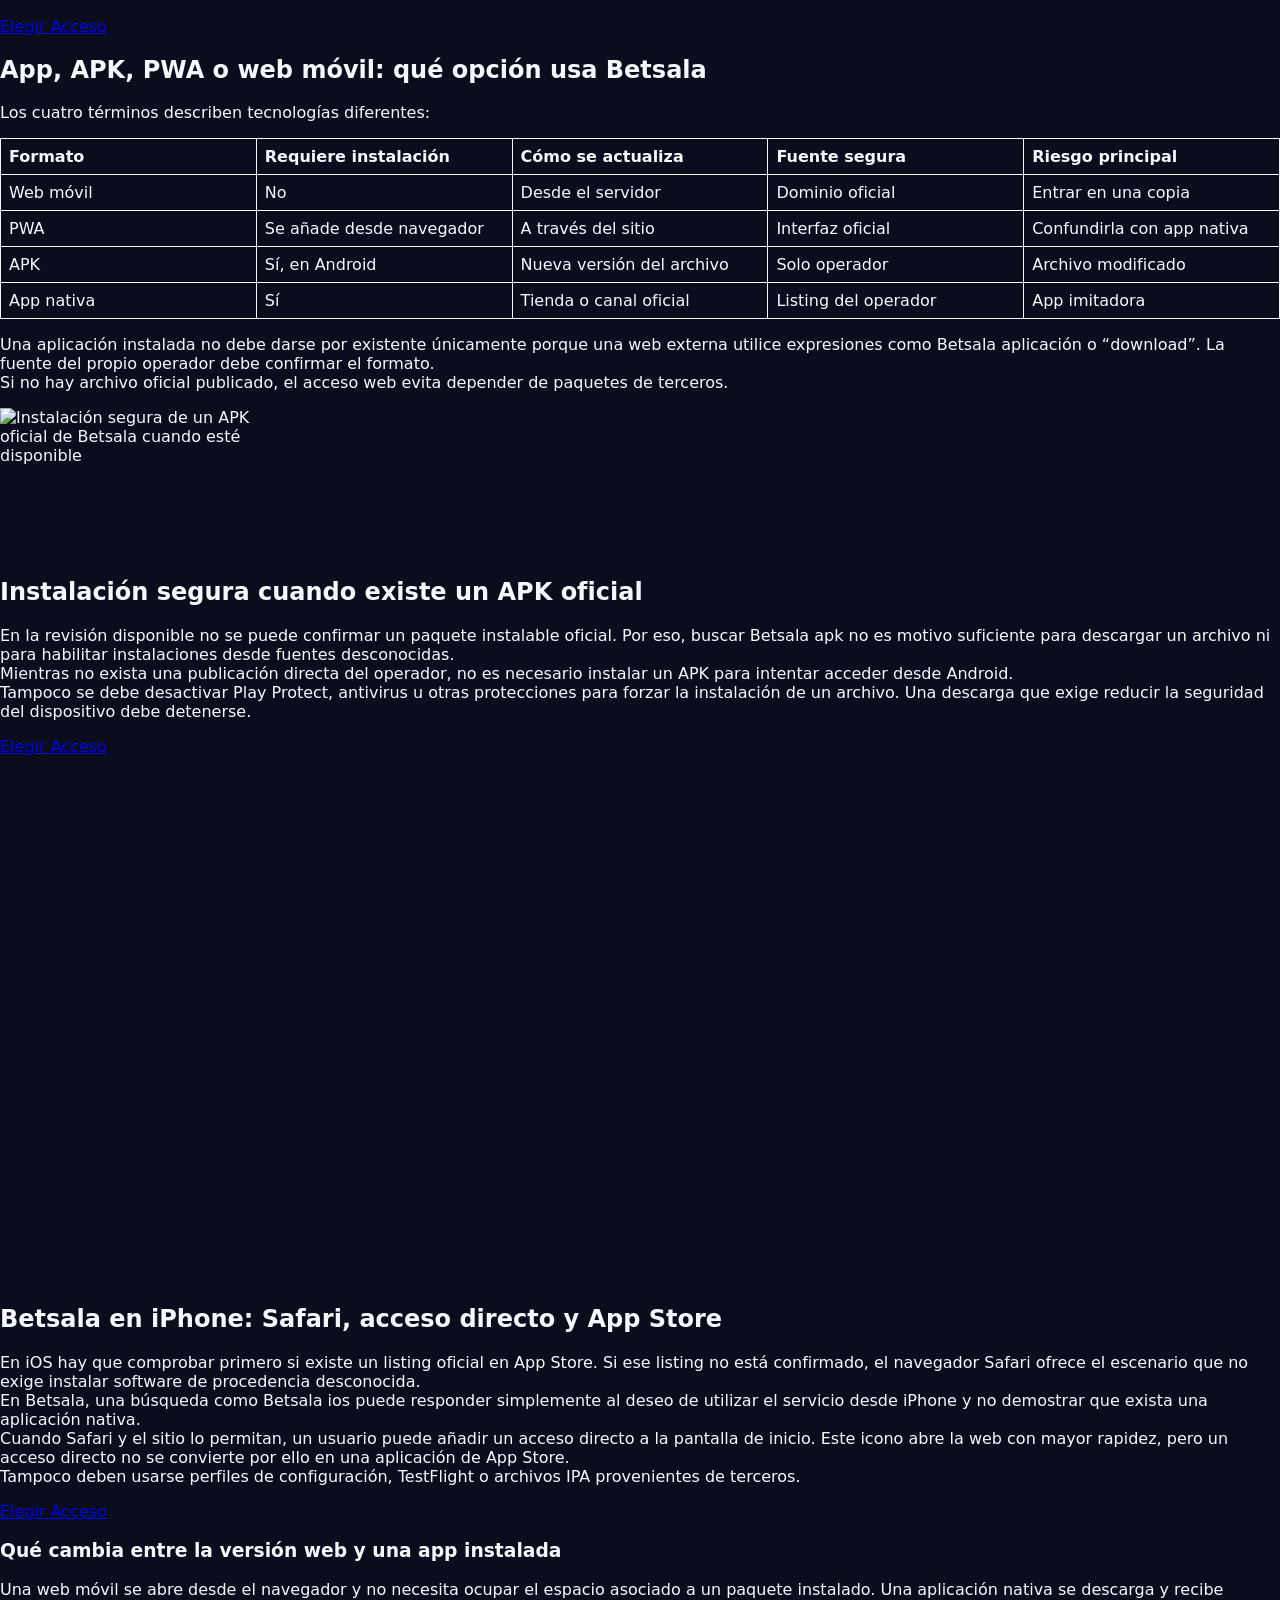
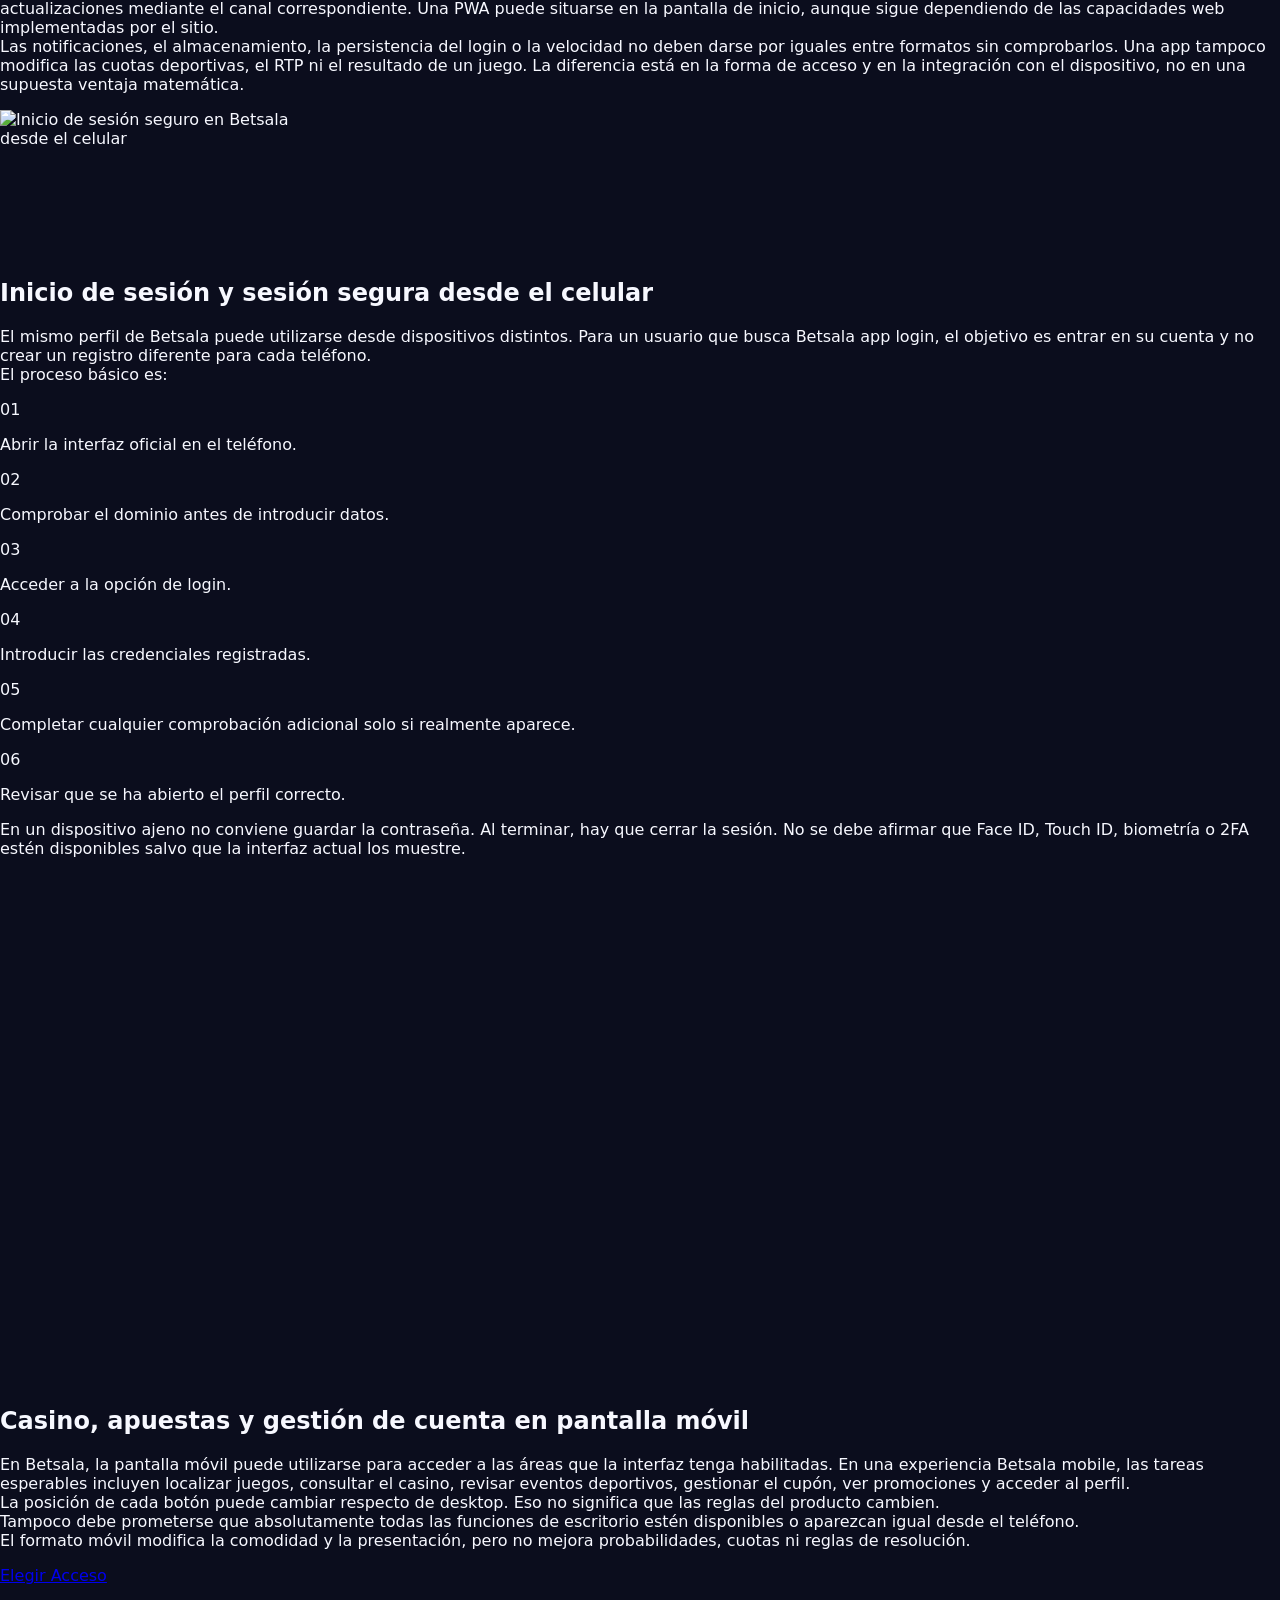
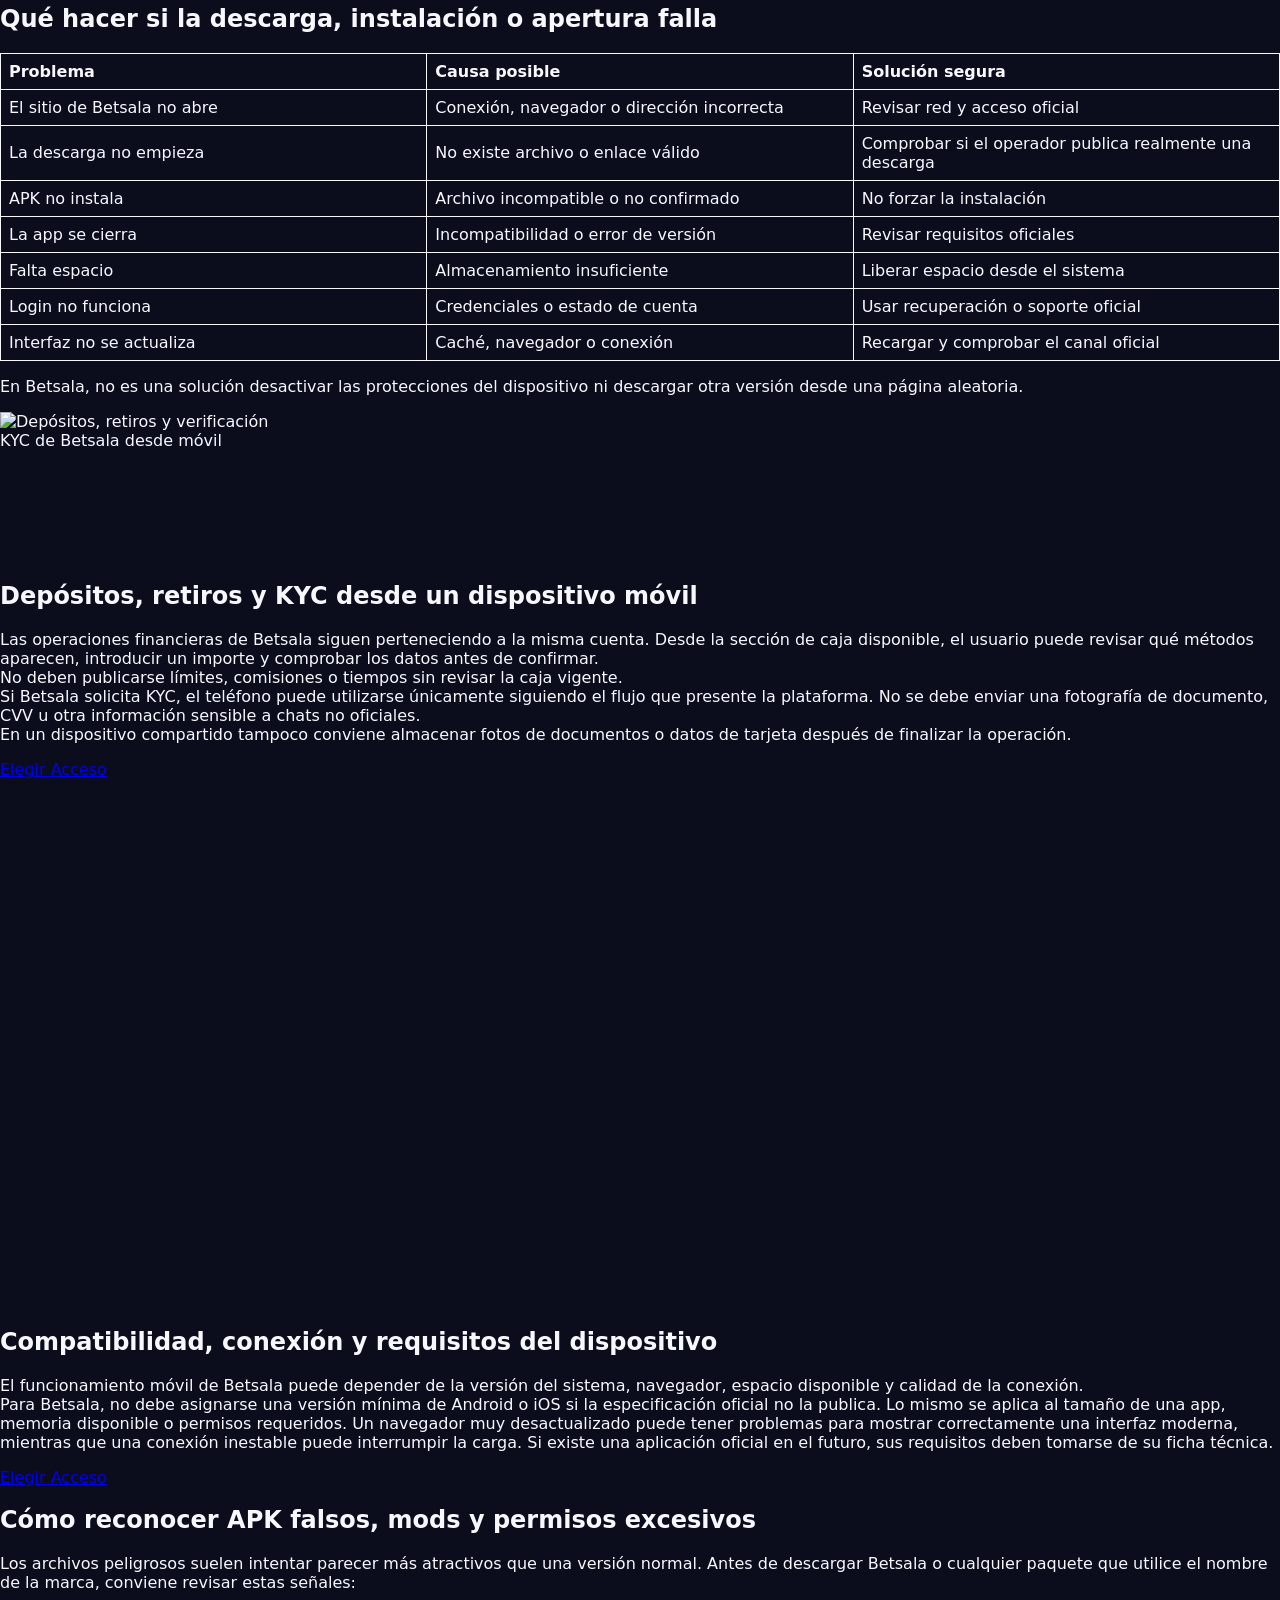
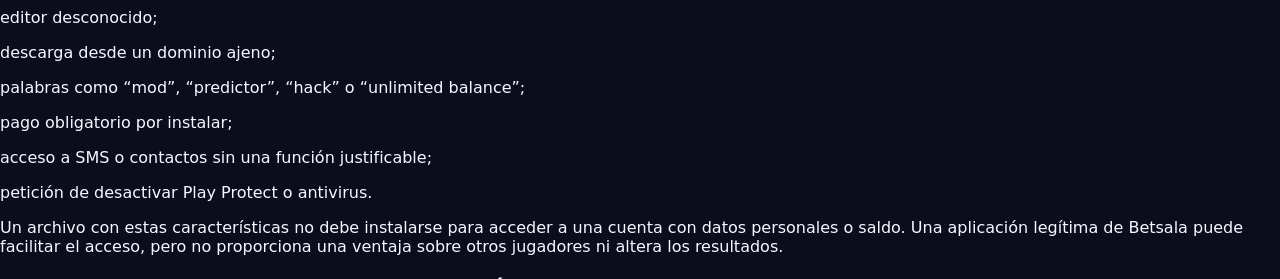
==== commit 5e66fdea: "Update index.html" ====
--- a/app-movil/index.html
+++ b/app-movil/index.html
@@ -67,10 +67,10 @@
 <meta name="generator" content="WordPress 7.1.2">
 <link rel="shortlink" href="/?p=108">
 
-<script type="application/ld+json">{"@context":"https://schema.org","@type":"Organization","name":"BetSala","url":"/","logo":"/sportsbook/wp-content/uploads/2026/09/betsala-logo-default.png"}</script>
+<script type="application/ld+json">{"@context":"https://schema.org","@type":"Organization","name":"BetSala","url":"/sportsbook/","logo":"/sportsbook/wp-content/uploads/2026/09/betsala-logo-default.png"}</script>
 </head>
 <body class="wp-singular page-template page-template-template-main-casino page-template-template-main-casino-php page page-id-108 wp-embed-responsive wp-theme-betsala-v614 betsala-theme betsala-v614 header-layout-top" style="--betsala-sidebar-width:260px;"><a class="skip-link" href="#main">Saltar al contenido</a>
-<header class="site-header" data-header data-header-layout="top"><div class="container header-inner"><div class="brand-wrap"><a class="custom-logo-link" href="/" rel="home"><img width="360" height="80" src="/sportsbook/wp-content/uploads/2026/09/betsala-logo-default.png" class="custom-logo" alt="BetSala" decoding="async" srcset="/sportsbook/wp-content/uploads/2026/09/betsala-logo-default.png 360w, /sportsbook/wp-content/uploads/2026/09/betsala-logo-default-300x67.png 300w" sizes="(max-width: 360px) 100vw, 360px"></a></div>
+<header class="site-header" data-header data-header-layout="top"><div class="container header-inner"><div class="brand-wrap"><a class="custom-logo-link" href="/sportsbook/" rel="home"><img width="360" height="80" src="/sportsbook/wp-content/uploads/2026/09/betsala-logo-default.png" class="custom-logo" alt="BetSala" decoding="async" srcset="/sportsbook/wp-content/uploads/2026/09/betsala-logo-default.png 360w, /sportsbook/wp-content/uploads/2026/09/betsala-logo-default-300x67.png 300w" sizes="(max-width: 360px) 100vw, 360px"></a></div>
 <nav id="betsala-mobile-nav" class="main-nav" aria-label="Navegación principal" data-nav><ul class="main-nav-list"><li><a href="/sportsbook/">Casino</a></li><li><a href="/sportsbook/bonos/">Bonos</a></li><li><a href="/sportsbook/app-movil/">App Móvil</a></li><li><a href="/sportsbook/login/">Registro / Login</a></li><li><a href="/sportsbook/apuestas-deportivas/">Apuestas Deportivas</a></li></ul><div class="mobile-nav-footer"><a class="btn btn-primary btn-block mobile-nav-cta" href="/sportsbook/play-and-win/" rel="nofollow sponsored" data-betsala-referral="1">Regístrate Ahora</a><a class="btn btn-ghost btn-block mobile-nav-login" href="/sportsbook/play-and-win/" rel="nofollow sponsored" data-betsala-referral="1">Iniciar sesión</a><div class="mobile-nav-responsible"><strong>18+</strong><span>·</span><span>Juego con responsabilidad</span></div></div></nav>
 <div class="header-actions"><a class="btn btn-ghost desktop-action" href="/sportsbook/play-and-win/" rel="nofollow sponsored" data-betsala-referral="1">Iniciar sesión</a><a class="btn btn-primary header-register-cta" href="/sportsbook/play-and-win/" rel="nofollow sponsored" data-betsala-referral="1">Regístrate Ahora</a></div><button class="menu-toggle" type="button" aria-expanded="false" aria-controls="betsala-mobile-nav" aria-label="Abrir menú" data-menu-toggle><span></span><span></span><span></span></button>
 </div>
@@ -322,7 +322,7 @@
 </main>
 <footer class="site-footer"><div class="container">
     <div class="footer-top footer-top-two-menus">
-        <div class="footer-brand-column"><a class="custom-logo-link" href="/" rel="home"><img width="360" height="80" src="/sportsbook/wp-content/uploads/2026/09/betsala-logo-default.png" class="custom-logo" alt="BetSala" decoding="async" loading="lazy" srcset="/sportsbook/wp-content/uploads/2026/09/betsala-logo-default.png 360w, /sportsbook/wp-content/uploads/2026/09/betsala-logo-default-300x67.png 300w" sizes="auto, (max-width: 360px) 100vw, 360px"></a><p>BetSala reúne casino online y apuestas deportivas para Chile en una sola plataforma. Juega siempre con responsabilidad, solo +18.</p></div>
+        <div class="footer-brand-column"><a class="custom-logo-link" href="/sportsbook/" rel="home"><img width="360" height="80" src="/sportsbook/wp-content/uploads/2026/09/betsala-logo-default.png" class="custom-logo" alt="BetSala" decoding="async" loading="lazy" srcset="/sportsbook/wp-content/uploads/2026/09/betsala-logo-default.png 360w, /sportsbook/wp-content/uploads/2026/09/betsala-logo-default-300x67.png 300w" sizes="auto, (max-width: 360px) 100vw, 360px"></a><p>BetSala reúne casino online y apuestas deportivas para Chile en una sola plataforma. Juega siempre con responsabilidad, solo +18.</p></div>
         <div class="footer-menu-grid footer-menu-grid--2">
             <div class="footer-menu-column"><p class="footer-menu-heading">Explorar BetSala</p>
                 <ul class="footer-menu"><li><a href="/sportsbook/">Casino</a></li><li><a href="/sportsbook/bonos/">Bonos</a></li><li><a href="/sportsbook/app-movil/">App</a></li><li><a href="/sportsbook/login/">Login</a></li><li><a href="/sportsbook/apuestas-deportivas/">Apuestas</a></li></ul>
